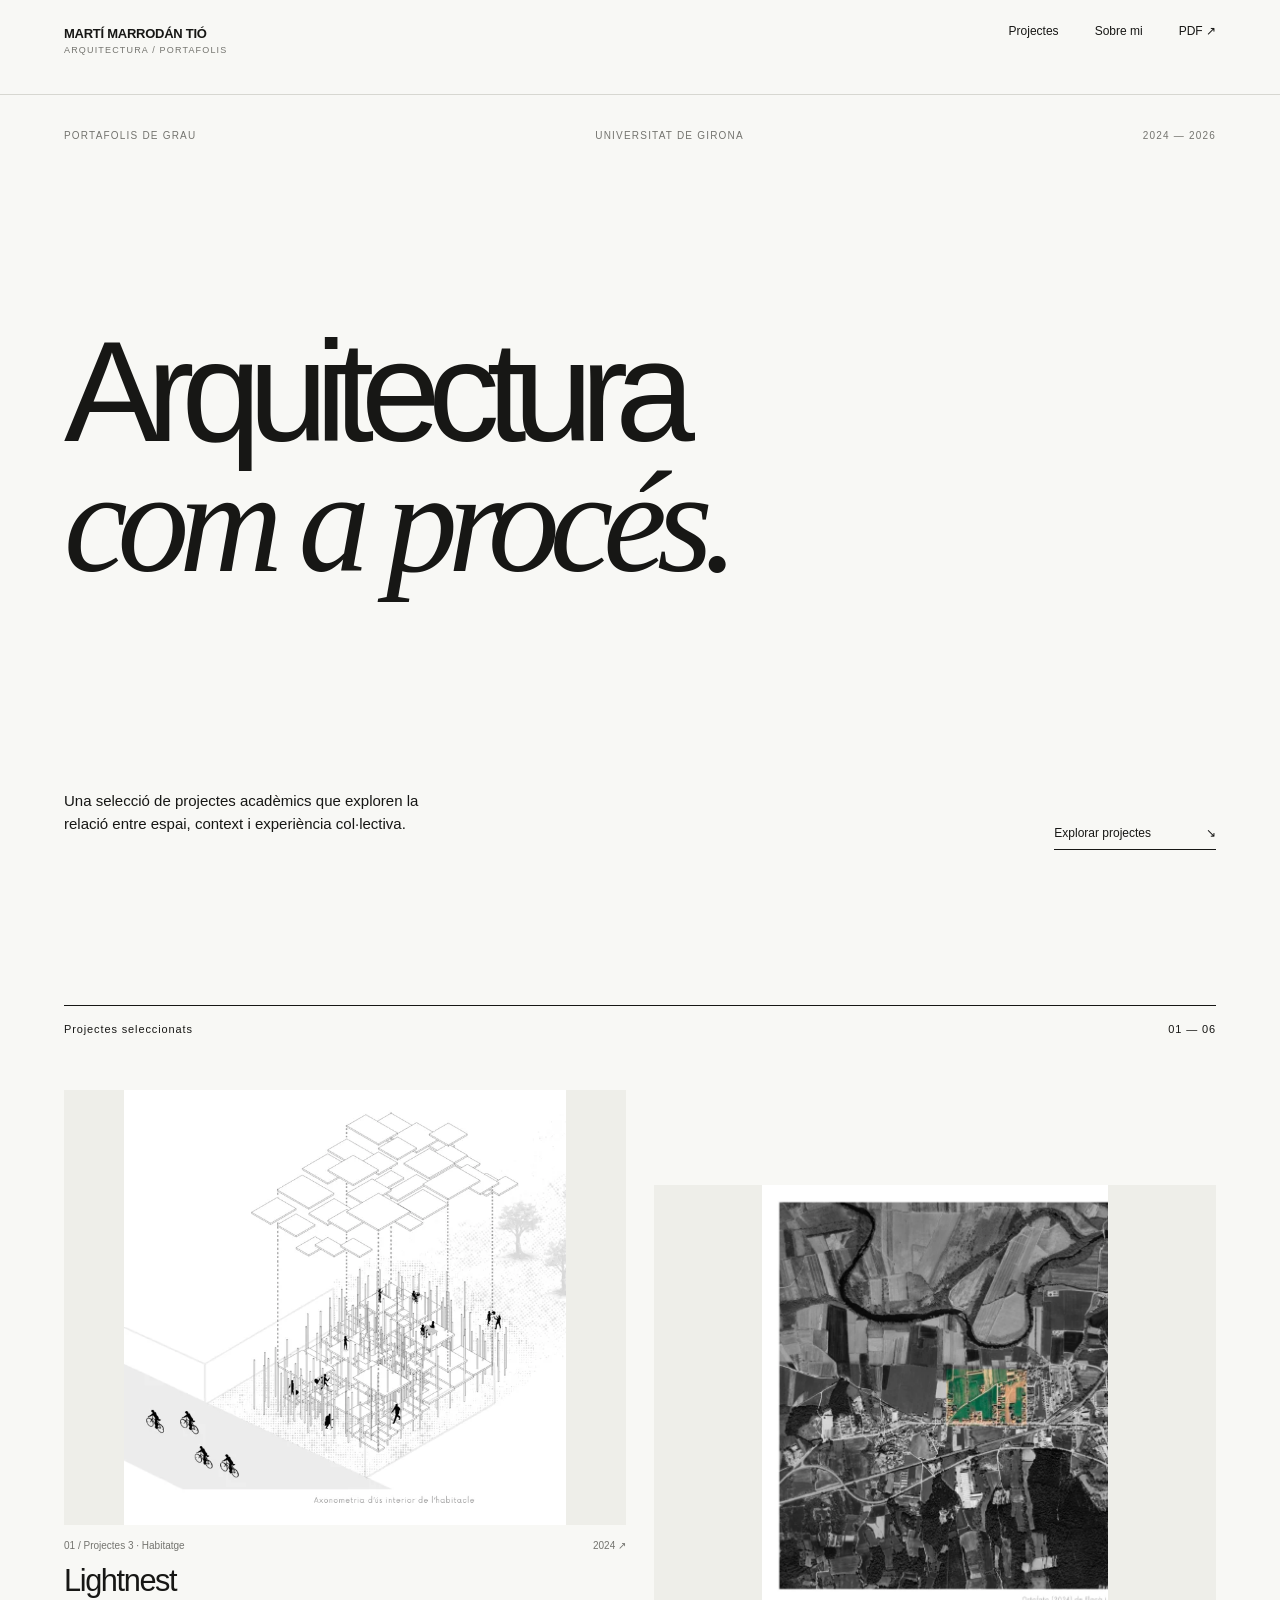
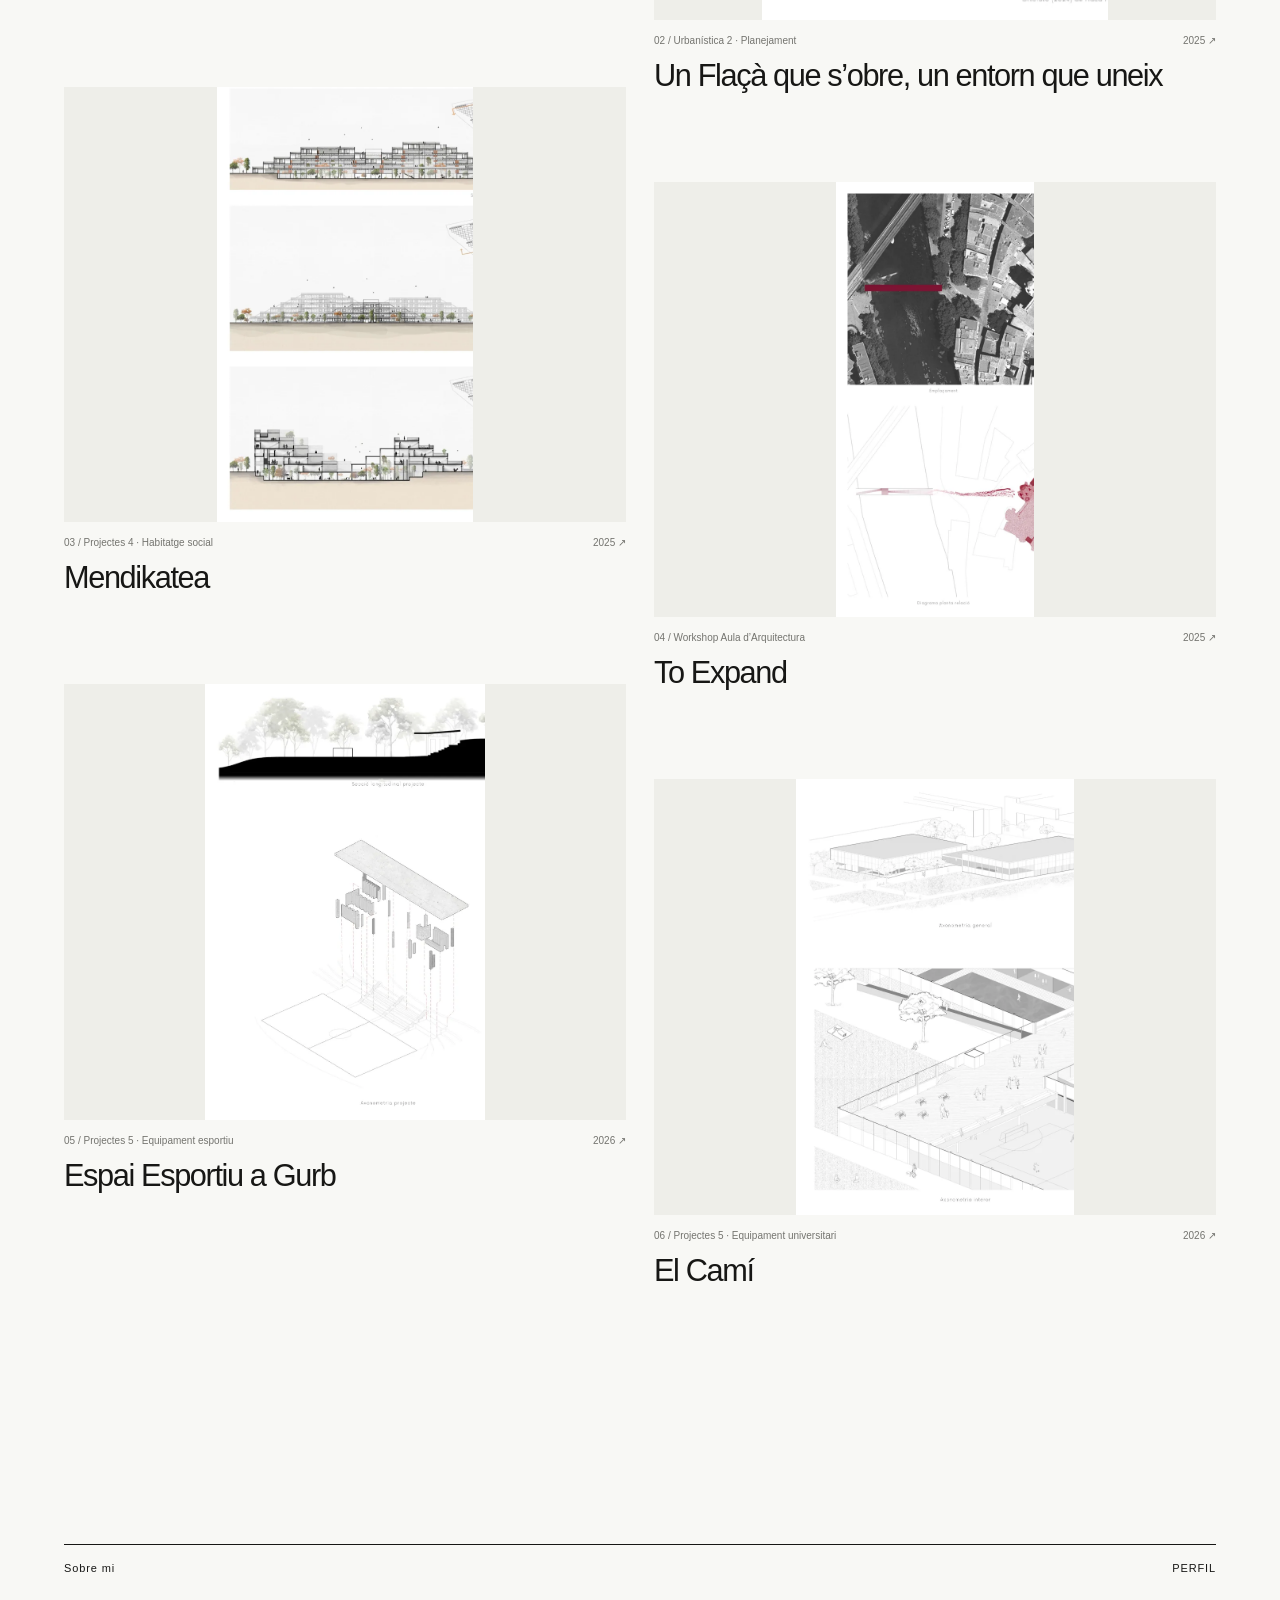
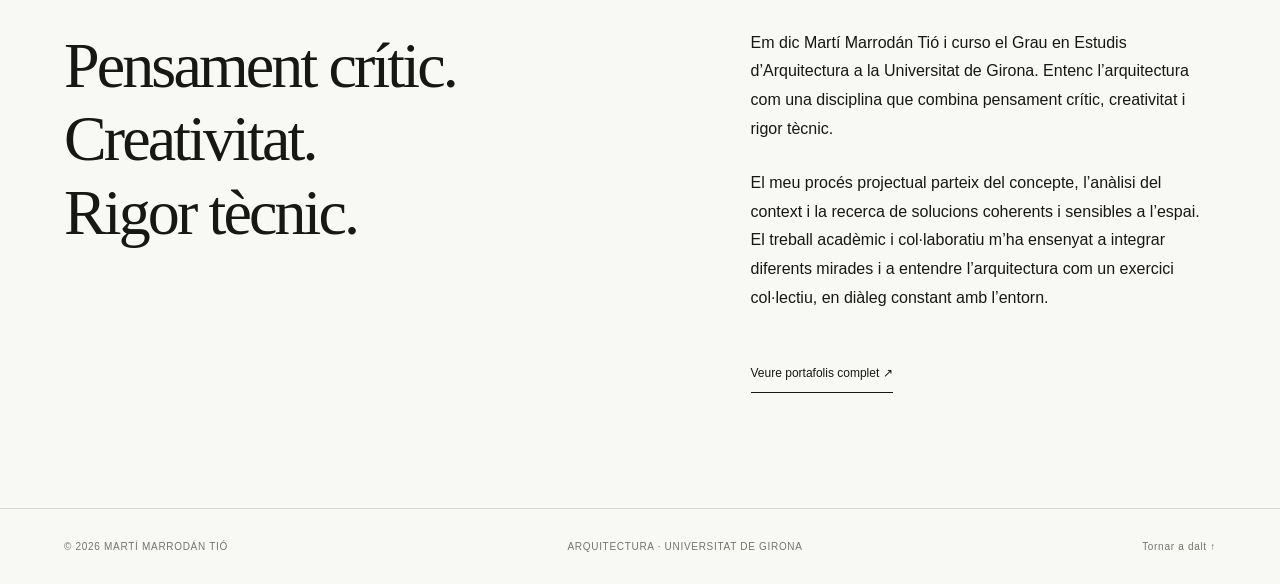
==== index.html @ 1b554414 "Add files via upload" ====
<!doctype html>
<html lang="ca">
<head>
<meta charset="utf-8"><meta name="viewport" content="width=device-width,initial-scale=1">
<meta name="description" content="Portafolis de grau d'arquitectura de Martí Marrodán Tió. Projectes, arquitectura i exploració.">
<title>Martí Marrodán Tió — Arquitectura</title>
<link rel="stylesheet" href="styles.css">
</head>
<body>
<header class="site-header"><a class="wordmark" href="#inici">MARTÍ MARRODÁN TIÓ<span>ARQUITECTURA / PORTAFOLIS</span></a><nav aria-label="Navegació principal"><a href="#projectes">Projectes</a><a href="#sobre-mi">Sobre mi</a><a href="portfolio-original.pdf" target="_blank" rel="noopener">PDF ↗</a></nav><button id="menu" class="menu" aria-label="Obrir menú" aria-expanded="false">Menú +</button></header>
<main id="inici">
<section class="hero"><div class="hero-kicker"><span>PORTAFOLIS DE GRAU</span><span>UNIVERSITAT DE GIRONA</span><span>2024 — 2026</span></div><h1>Arquitectura<br><em>com a procés.</em></h1><div class="hero-bottom"><p>Una selecció de projectes acadèmics que exploren la relació entre espai, context i experiència col·lectiva.</p><a href="#projectes" class="arrow-link">Explorar projectes <span>↘</span></a></div></section>
<section id="projectes" class="projects"><div class="section-title"><h2>Projectes seleccionats</h2><span>01 — 06</span></div><div id="project-grid" class="project-grid"></div></section>
<section id="sobre-mi" class="about"><div class="section-title"><h2>Sobre mi</h2><span>PERFIL</span></div><div class="about-layout"><p class="about-heading">Pensament crític.<br>Creativitat.<br>Rigor tècnic.</p><div class="about-copy"><p>Em dic Martí Marrodán Tió i curso el Grau en Estudis d’Arquitectura a la Universitat de Girona. Entenc l’arquitectura com una disciplina que combina pensament crític, creativitat i rigor tècnic.</p><p>El meu procés projectual parteix del concepte, l’anàlisi del context i la recerca de solucions coherents i sensibles a l’espai. El treball acadèmic i col·laboratiu m’ha ensenyat a integrar diferents mirades i a entendre l’arquitectura com un exercici col·lectiu, en diàleg constant amb l’entorn.</p><a class="text-link" href="portfolio-original.pdf" target="_blank" rel="noopener">Veure portafolis complet ↗</a></div></div></section>
</main>
<footer><span>© <span id="year"></span> MARTÍ MARRODÁN TIÓ</span><span>ARQUITECTURA · UNIVERSITAT DE GIRONA</span><a href="#inici">Tornar a dalt ↑</a></footer>
<dialog id="detail"><div class="detail-shell"><div class="detail-top"><a class="wordmark" href="#inici" id="back-home">MARTÍ MARRODÁN TIÓ<span>PROJECTE / DETALL</span></a><button class="close" id="close" aria-label="Tancar projecte">Tancar ×</button></div><div id="detail-content"></div><div class="detail-bottom"><button id="prev">← Anterior</button><span>PROJECTES / 2024—2026</span><button id="next">Següent →</button></div></div></dialog>
<script src="script.js"></script>
</body></html>
---- styles.css ----
:root{--ink:#171715;--paper:#f8f8f5;--line:#d7d7d1;--muted:#74746f}*{box-sizing:border-box}html{scroll-behavior:smooth}body{margin:0;background:var(--paper);color:var(--ink);font-family:Arial,Helvetica,sans-serif;-webkit-font-smoothing:antialiased}a{color:inherit;text-decoration:none}button{font:inherit;cursor:pointer}img{max-width:100%;display:block}.site-header{height:95px;padding:24px 5vw;display:flex;justify-content:space-between;align-items:flex-start;border-bottom:1px solid var(--line);background:var(--paper);position:sticky;top:0;z-index:20}.wordmark{font-size:13px;font-weight:700;letter-spacing:-.02em;line-height:1.5}.wordmark span{display:block;color:var(--muted);font-size:9px;font-weight:400;letter-spacing:.13em}.site-header nav{display:flex;gap:36px;font-size:12px}.site-header nav a:hover,.text-link:hover{opacity:.5}.menu{display:none}.hero{min-height:calc(100svh - 95px);padding:35px 5vw 50px;display:flex;flex-direction:column;justify-content:space-between}.hero-kicker{display:flex;justify-content:space-between;font-size:10px;letter-spacing:.12em;color:var(--muted)}h1{font-size:clamp(70px,11.2vw,190px);font-weight:400;letter-spacing:-.09em;line-height:.91;margin:100px 0}h1 em{font-family:Georgia,serif;font-weight:400;letter-spacing:-.07em}.hero-bottom{display:flex;justify-content:space-between;align-items:end}.hero-bottom p{max-width:380px;font-size:15px;line-height:1.55}.arrow-link{font-size:12px;border-bottom:1px solid var(--ink);padding-bottom:9px;display:flex;gap:55px}.projects,.about{padding:105px 5vw 115px}.section-title{display:flex;justify-content:space-between;border-top:1px solid var(--ink);padding:17px 0 55px;font-size:11px;letter-spacing:.08em}.section-title h2{font-size:11px;font-weight:400;margin:0}.project-grid{display:grid;grid-template-columns:1fr 1fr;column-gap:28px;row-gap:88px}.project-card{border:0;background:transparent;padding:0;text-align:left;color:inherit;width:100%;cursor:pointer}.project-card:nth-child(even){transform:translateY(95px)}.image-wrap{height:clamp(250px,34vw,510px);background:#eeeee9;display:flex;align-items:center;justify-content:center;overflow:hidden}.image-wrap img{width:100%;height:100%;object-fit:contain;transition:transform .65s ease}.project-card:hover img{transform:scale(1.055)}.card-meta{display:flex;justify-content:space-between;gap:12px;margin-top:15px;font-size:10px;color:var(--muted)}.card-title{font-size:clamp(22px,2.4vw,37px);font-weight:400;letter-spacing:-.045em;margin:12px 0 0}.about{margin-top:130px}.about-layout{display:grid;grid-template-columns:1.2fr 1fr;gap:10vw}.about-heading{font-family:Georgia,serif;font-size:clamp(37px,5vw,80px);line-height:1.15;letter-spacing:-.045em;margin:0}.about-copy{max-width:490px;font-size:16px;line-height:1.8}.about-copy p{margin:0 0 25px}.text-link{display:inline-block;border-bottom:1px solid var(--ink);font-size:12px;margin-top:25px;padding-bottom:8px}footer{border-top:1px solid var(--line);padding:32px 5vw;display:flex;justify-content:space-between;gap:20px;color:var(--muted);font-size:10px;letter-spacing:.07em}dialog{position:fixed;inset:0;width:100%;height:100%;max-width:none;max-height:none;border:0;padding:0;background:var(--paper);color:var(--ink);overflow-y:auto}dialog::backdrop{background:#171715}.detail-shell{padding:0 5vw}.detail-top{height:95px;display:flex;align-items:center;justify-content:space-between;border-bottom:1px solid var(--line)}.close,.detail-bottom button{background:none;border:0;font-size:12px}.detail-intro{padding:85px 0 65px}.detail-index{font-size:11px;color:var(--muted);letter-spacing:.1em}.detail-intro h2{font-size:clamp(52px,8vw,130px);line-height:1;letter-spacing:-.075em;font-weight:400;margin:25px 0 35px;max-width:1200px}.detail-info{display:flex;gap:55px;font-size:12px;color:var(--muted);flex-wrap:wrap}.detail-description{display:grid;grid-template-columns:1fr 1fr;gap:8vw;margin:55px 0 90px}.detail-description p{grid-column:2;max-width:620px;font-size:17px;line-height:1.75;margin:0;white-space:pre-line}.detail-gallery{display:grid;grid-template-columns:1fr 1fr;gap:24px}.detail-gallery figure{margin:0;background:#eeeee9;padding:28px;display:flex;align-items:center;justify-content:center;min-height:350px}.detail-gallery figure:first-child{grid-column:span 2;min-height:550px}.detail-gallery img{width:100%;height:auto;max-height:780px;object-fit:contain}.detail-bottom{display:flex;justify-content:space-between;align-items:center;border-top:1px solid var(--line);padding:35px 0;margin-top:90px;font-size:10px;color:var(--muted)}body.modal-open{overflow:hidden}@media(max-width:700px){.site-header{height:76px}.site-header nav{display:none;position:absolute;top:75px;left:0;right:0;background:var(--paper);padding:25px 5vw;border-bottom:1px solid var(--line);flex-direction:column;gap:22px}.site-header nav.open{display:flex}.menu{display:block;border:0;background:none;font-size:12px}.hero{min-height:75svh}.hero-kicker span:nth-child(2){display:none}h1{font-size:clamp(58px,13vw,95px);margin:65px 0}.hero-bottom{align-items:start;flex-direction:column;gap:35px}.projects,.about{padding:70px 5vw}.project-grid{grid-template-columns:1fr;row-gap:50px}.project-card:nth-child(even){transform:none}.image-wrap{height:330px}.about{margin-top:0}.about-layout{grid-template-columns:1fr;gap:35px}.about-copy{font-size:15px}footer{flex-wrap:wrap}.detail-intro{padding:55px 0 30px}.detail-description{grid-template-columns:1fr;margin:35px 0 50px}.detail-description p{grid-column:1;font-size:15px}.detail-gallery{grid-template-columns:1fr}.detail-gallery figure,.detail-gallery figure:first-child{grid-column:1;min-height:240px;padding:12px}.detail-bottom span{display:none}}
@media(prefers-reduced-motion:reduce){html{scroll-behavior:auto}*,*:before,*:after{transition:none!important}}
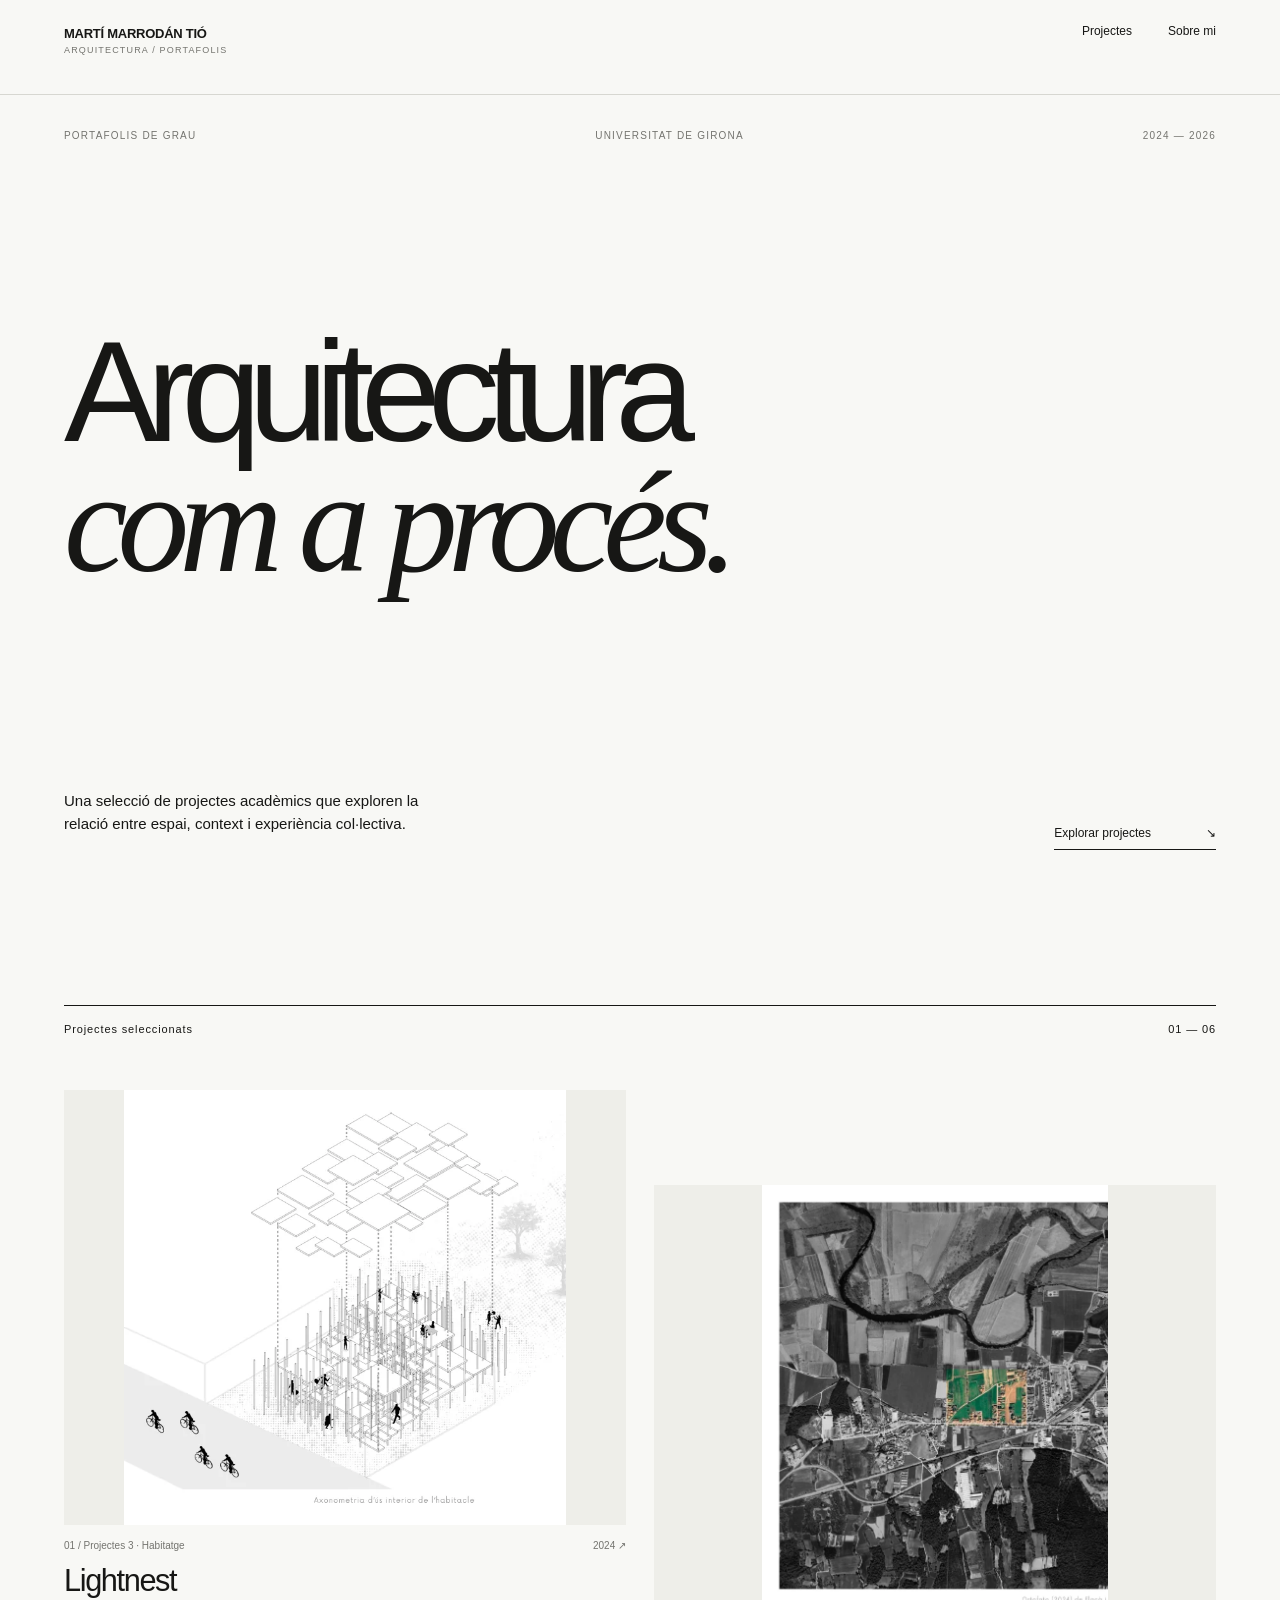
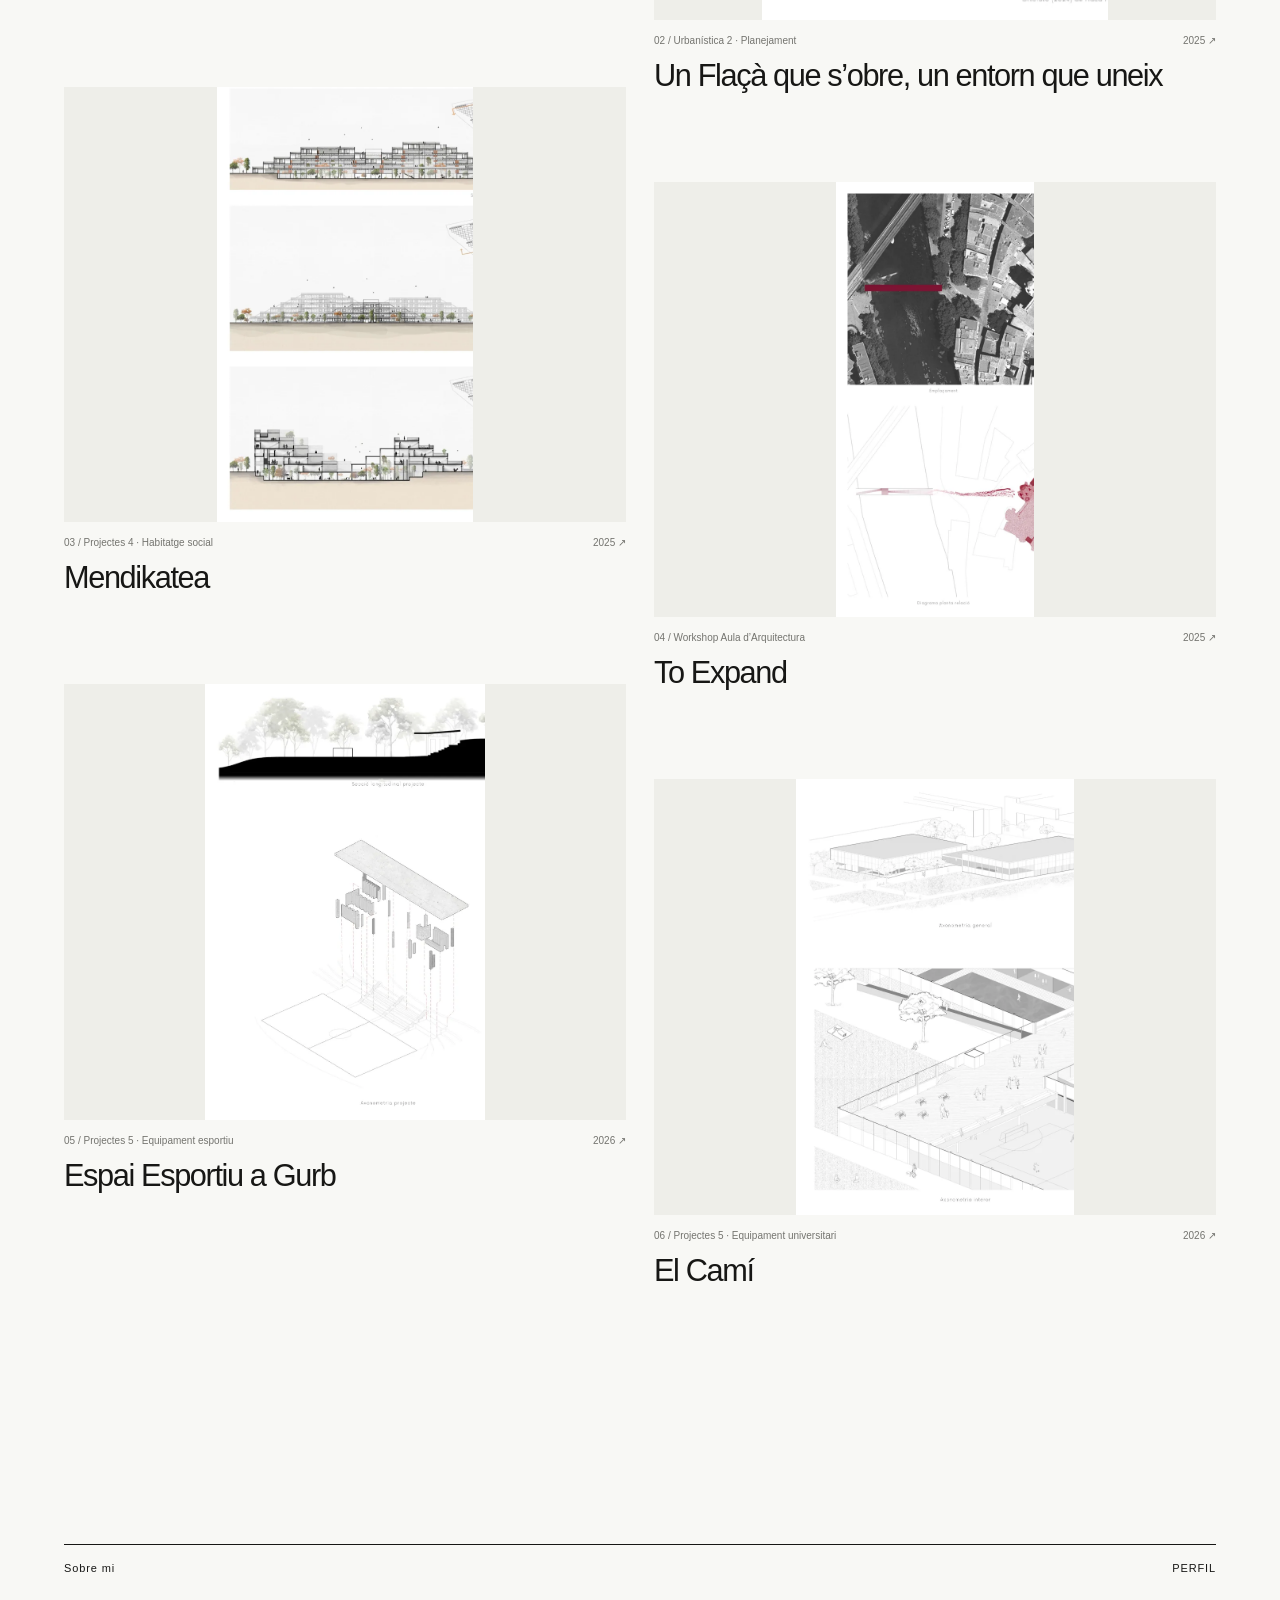
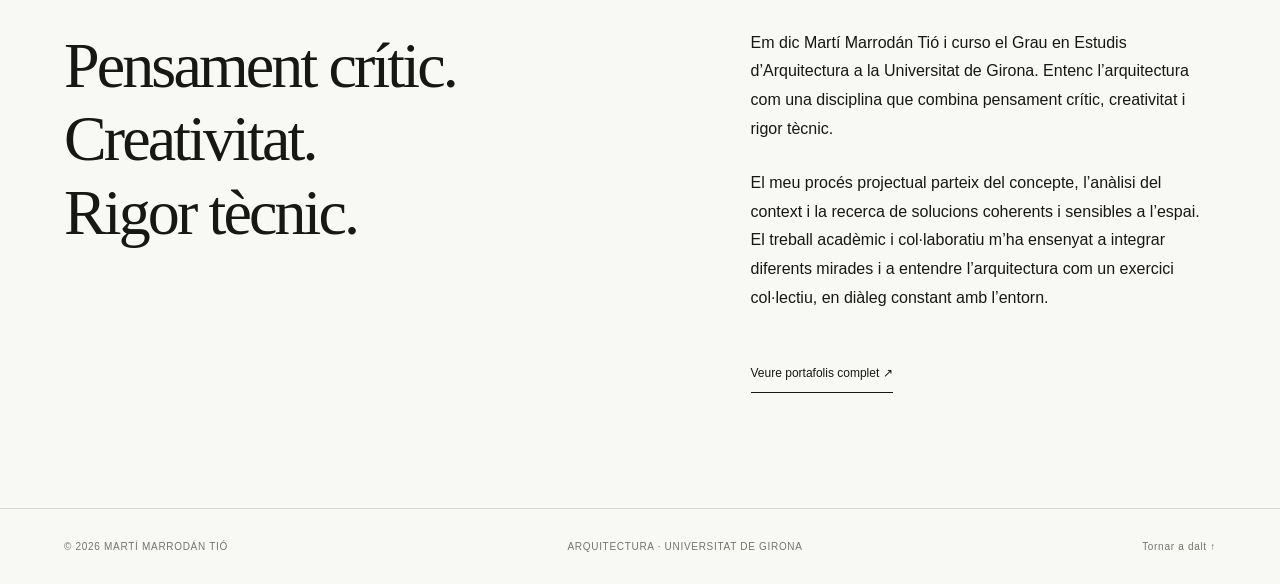
==== commit 7dd2afa9: "Update index.html" ====
--- a/index.html
+++ b/index.html
@@ -7,7 +7,7 @@
 <link rel="stylesheet" href="styles.css">
 </head>
 <body>
-<header class="site-header"><a class="wordmark" href="#inici">MARTÍ MARRODÁN TIÓ<span>ARQUITECTURA / PORTAFOLIS</span></a><nav aria-label="Navegació principal"><a href="#projectes">Projectes</a><a href="#sobre-mi">Sobre mi</a><a href="portfolio-original.pdf" target="_blank" rel="noopener">PDF ↗</a></nav><button id="menu" class="menu" aria-label="Obrir menú" aria-expanded="false">Menú +</button></header>
+<header class="site-header"><a class="wordmark" href="#inici">MARTÍ MARRODÁN TIÓ<span>ARQUITECTURA / PORTAFOLIS</span></a><nav aria-label="Navegació principal"><a href="#projectes">Projectes</a><a href="#sobre-mi">Sobre mi</a></nav><button id="menu" class="menu" aria-label="Obrir menú" aria-expanded="false">Menú +</button></header>
 <main id="inici">
 <section class="hero"><div class="hero-kicker"><span>PORTAFOLIS DE GRAU</span><span>UNIVERSITAT DE GIRONA</span><span>2024 — 2026</span></div><h1>Arquitectura<br><em>com a procés.</em></h1><div class="hero-bottom"><p>Una selecció de projectes acadèmics que exploren la relació entre espai, context i experiència col·lectiva.</p><a href="#projectes" class="arrow-link">Explorar projectes <span>↘</span></a></div></section>
 <section id="projectes" class="projects"><div class="section-title"><h2>Projectes seleccionats</h2><span>01 — 06</span></div><div id="project-grid" class="project-grid"></div></section>
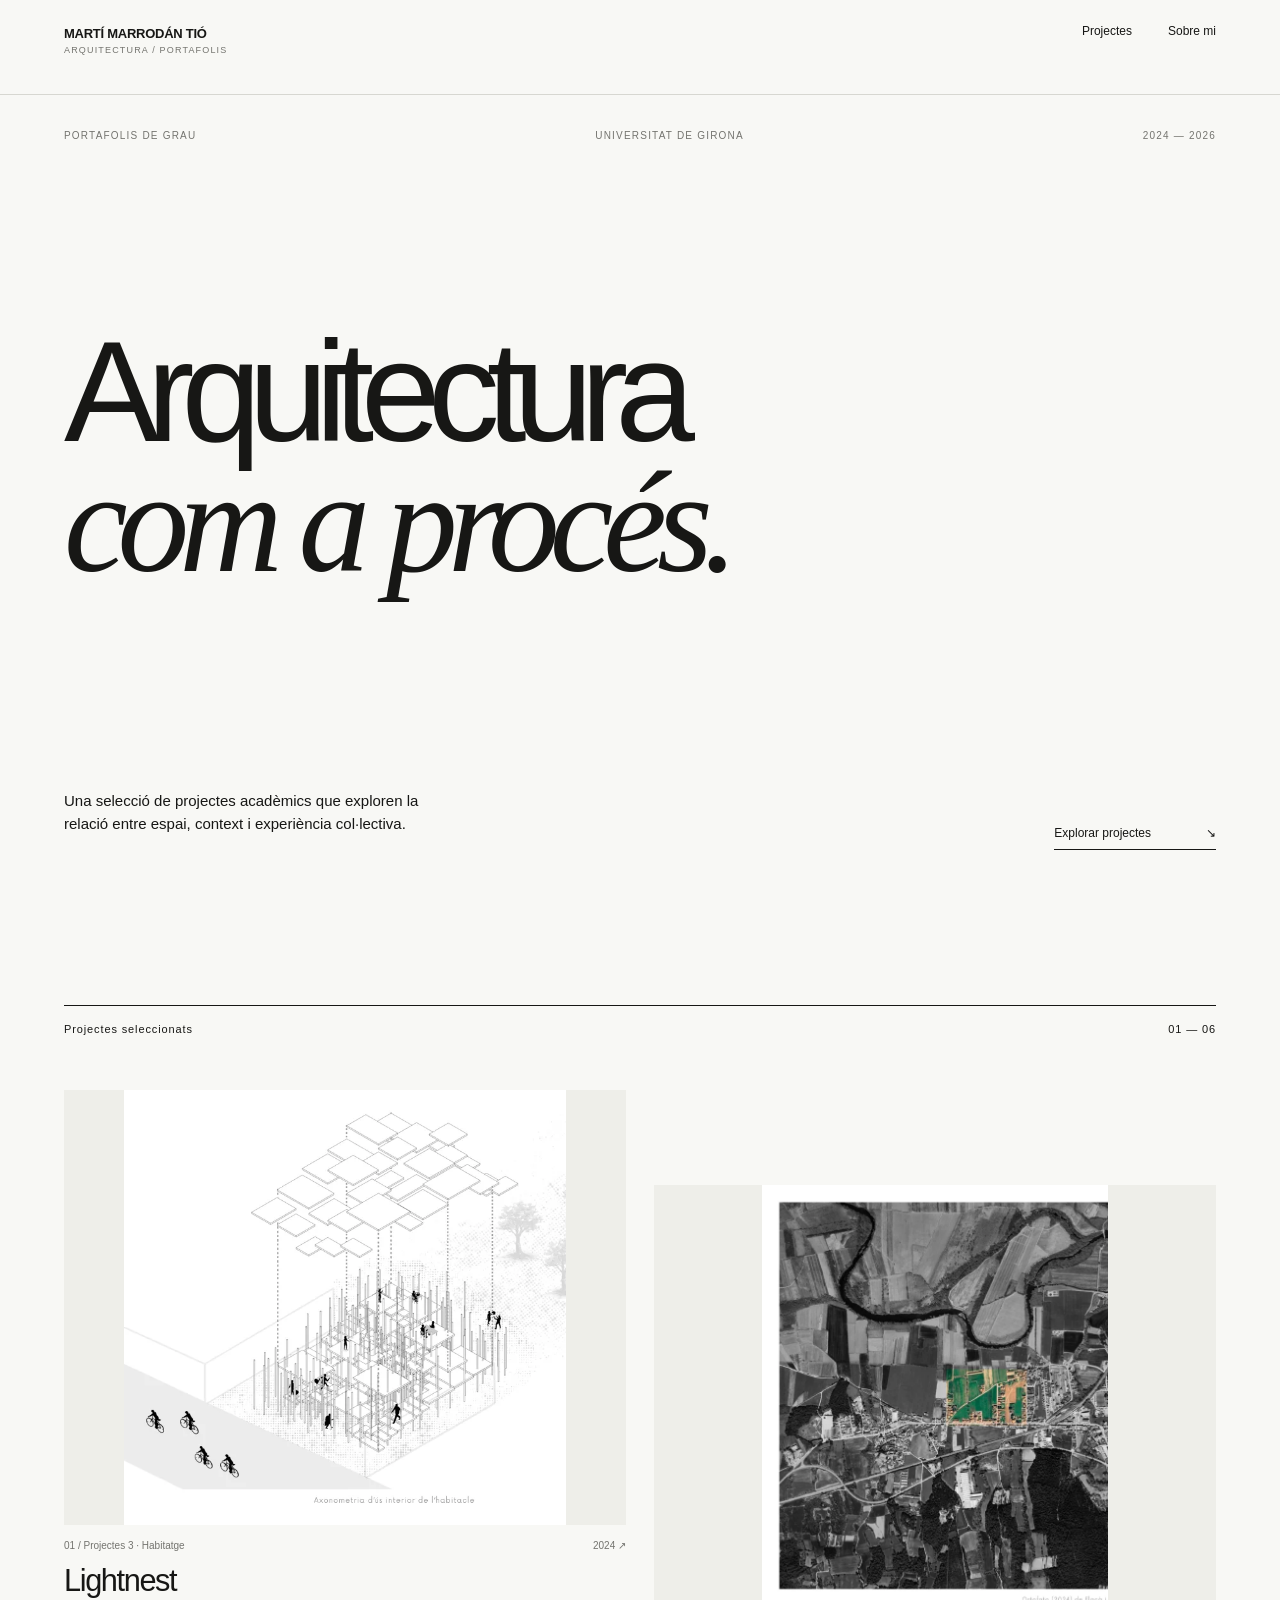
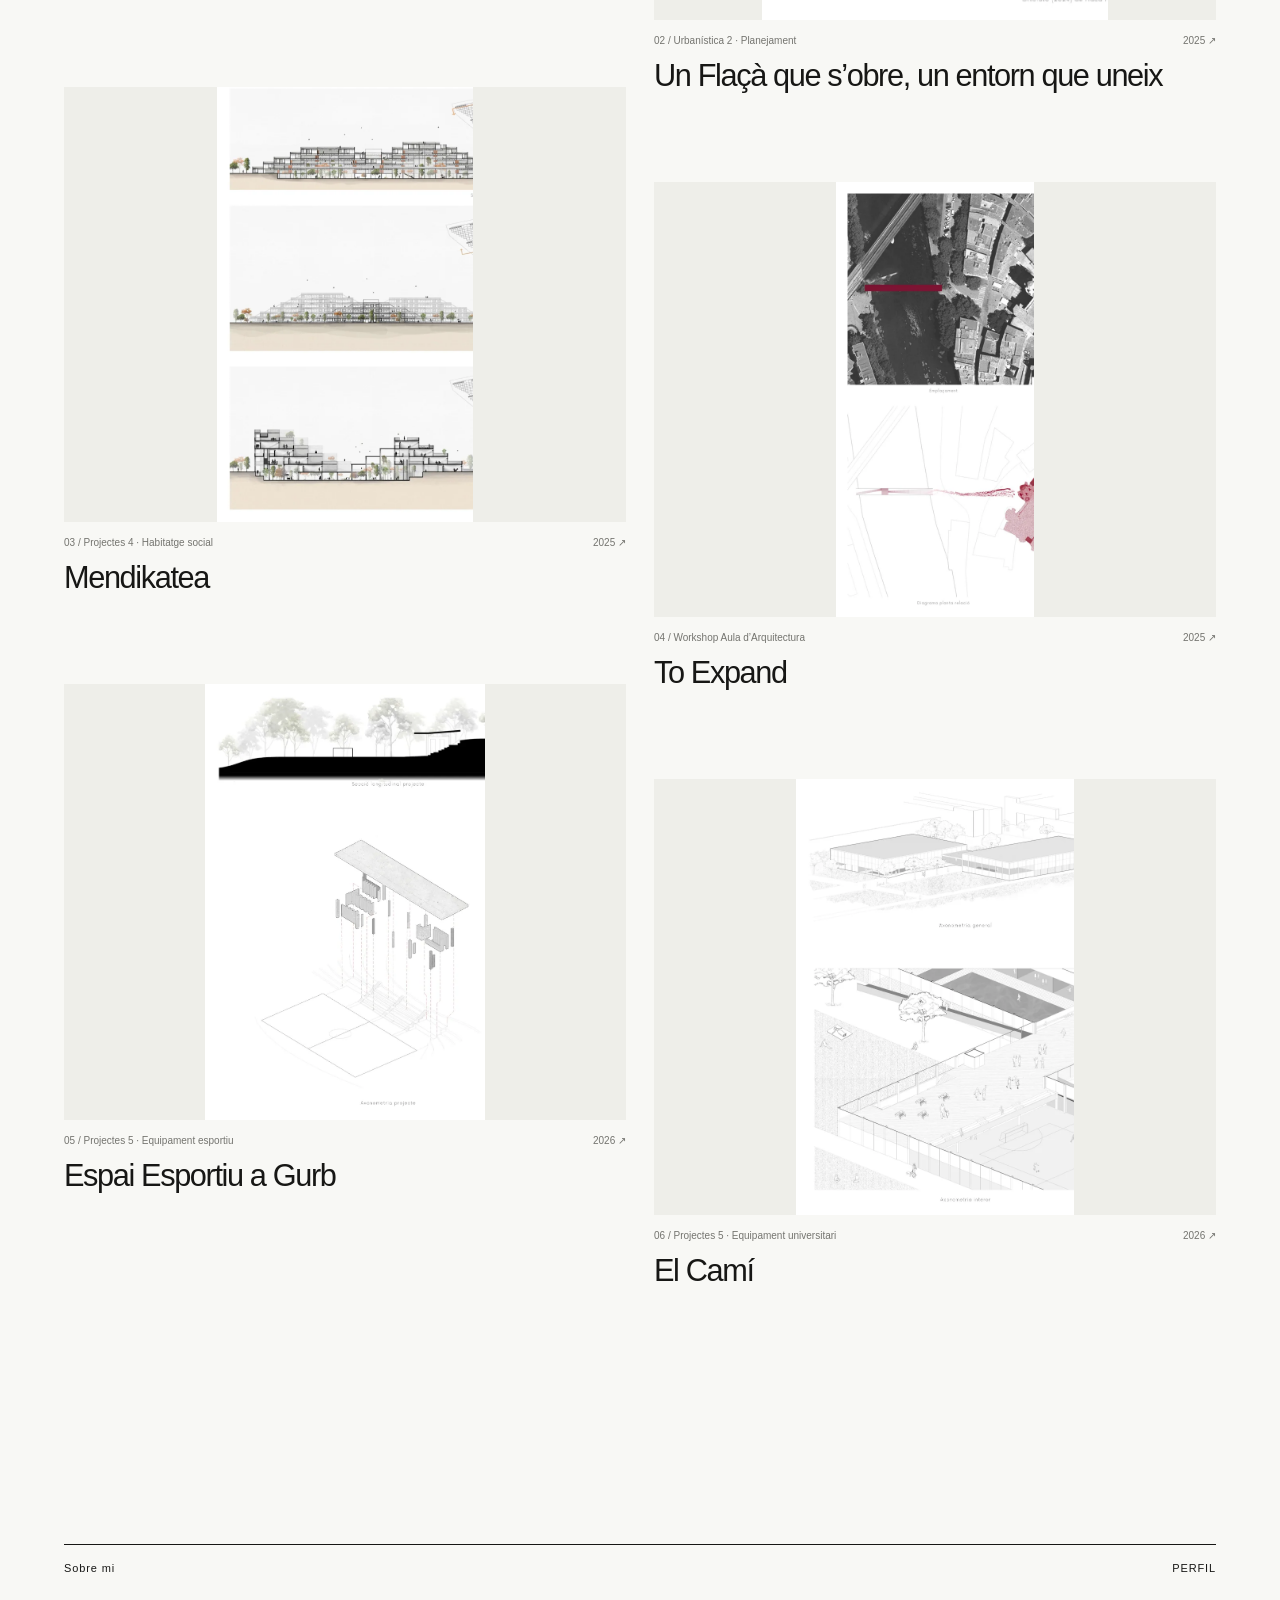
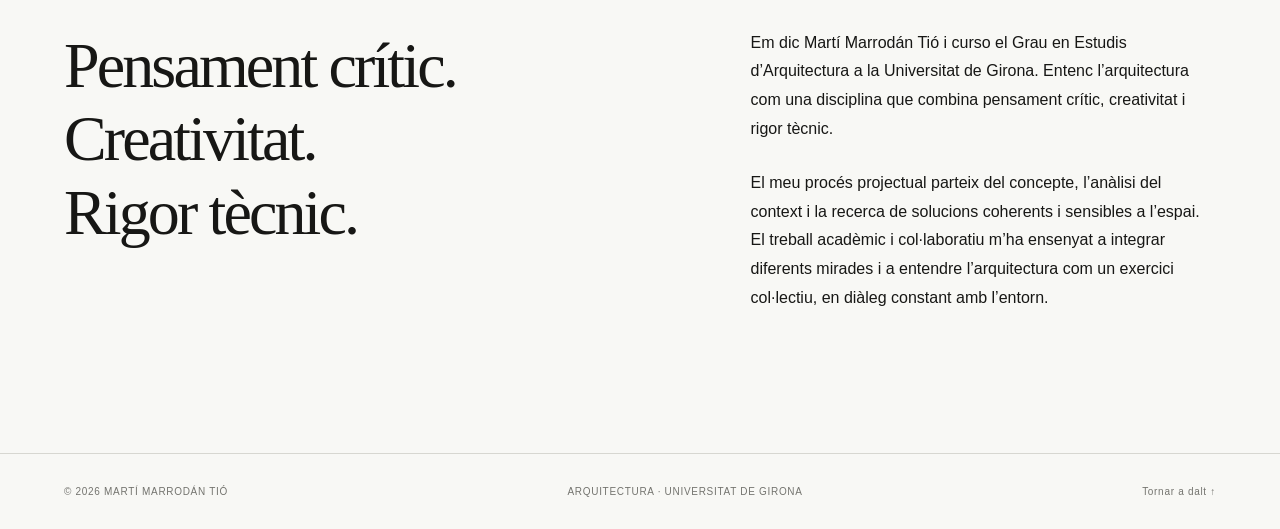
==== commit 5399c5db: "Update index.html" ====
--- a/index.html
+++ b/index.html
@@ -11,7 +11,7 @@
 <main id="inici">
 <section class="hero"><div class="hero-kicker"><span>PORTAFOLIS DE GRAU</span><span>UNIVERSITAT DE GIRONA</span><span>2024 — 2026</span></div><h1>Arquitectura<br><em>com a procés.</em></h1><div class="hero-bottom"><p>Una selecció de projectes acadèmics que exploren la relació entre espai, context i experiència col·lectiva.</p><a href="#projectes" class="arrow-link">Explorar projectes <span>↘</span></a></div></section>
 <section id="projectes" class="projects"><div class="section-title"><h2>Projectes seleccionats</h2><span>01 — 06</span></div><div id="project-grid" class="project-grid"></div></section>
-<section id="sobre-mi" class="about"><div class="section-title"><h2>Sobre mi</h2><span>PERFIL</span></div><div class="about-layout"><p class="about-heading">Pensament crític.<br>Creativitat.<br>Rigor tècnic.</p><div class="about-copy"><p>Em dic Martí Marrodán Tió i curso el Grau en Estudis d’Arquitectura a la Universitat de Girona. Entenc l’arquitectura com una disciplina que combina pensament crític, creativitat i rigor tècnic.</p><p>El meu procés projectual parteix del concepte, l’anàlisi del context i la recerca de solucions coherents i sensibles a l’espai. El treball acadèmic i col·laboratiu m’ha ensenyat a integrar diferents mirades i a entendre l’arquitectura com un exercici col·lectiu, en diàleg constant amb l’entorn.</p><a class="text-link" href="portfolio-original.pdf" target="_blank" rel="noopener">Veure portafolis complet ↗</a></div></div></section>
+<section id="sobre-mi" class="about"><div class="section-title"><h2>Sobre mi</h2><span>PERFIL</span></div><div class="about-layout"><p class="about-heading">Pensament crític.<br>Creativitat.<br>Rigor tècnic.</p><div class="about-copy"><p>Em dic Martí Marrodán Tió i curso el Grau en Estudis d’Arquitectura a la Universitat de Girona. Entenc l’arquitectura com una disciplina que combina pensament crític, creativitat i rigor tècnic.</p><p>El meu procés projectual parteix del concepte, l’anàlisi del context i la recerca de solucions coherents i sensibles a l’espai. El treball acadèmic i col·laboratiu m’ha ensenyat a integrar diferents mirades i a entendre l’arquitectura com un exercici col·lectiu, en diàleg constant amb l’entorn.</p></div></div></section>
 </main>
 <footer><span>© <span id="year"></span> MARTÍ MARRODÁN TIÓ</span><span>ARQUITECTURA · UNIVERSITAT DE GIRONA</span><a href="#inici">Tornar a dalt ↑</a></footer>
 <dialog id="detail"><div class="detail-shell"><div class="detail-top"><a class="wordmark" href="#inici" id="back-home">MARTÍ MARRODÁN TIÓ<span>PROJECTE / DETALL</span></a><button class="close" id="close" aria-label="Tancar projecte">Tancar ×</button></div><div id="detail-content"></div><div class="detail-bottom"><button id="prev">← Anterior</button><span>PROJECTES / 2024—2026</span><button id="next">Següent →</button></div></div></dialog>
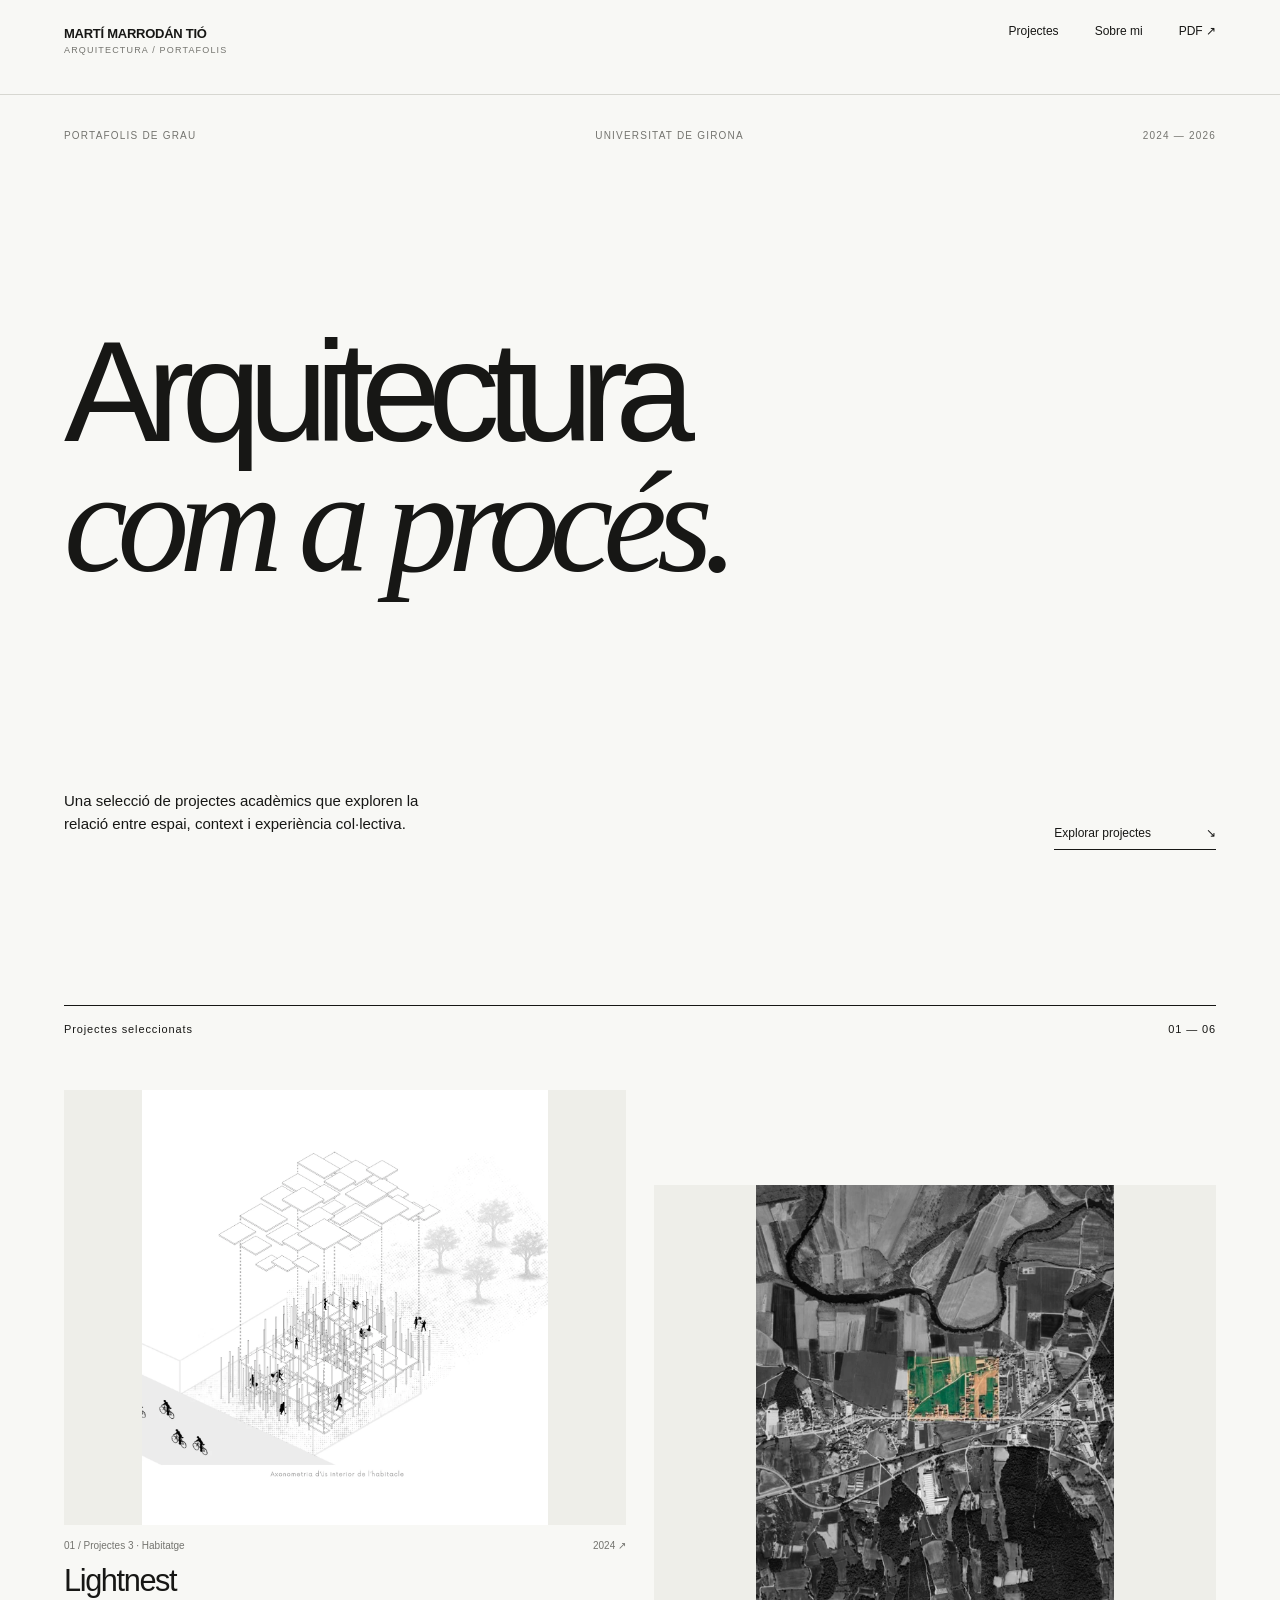
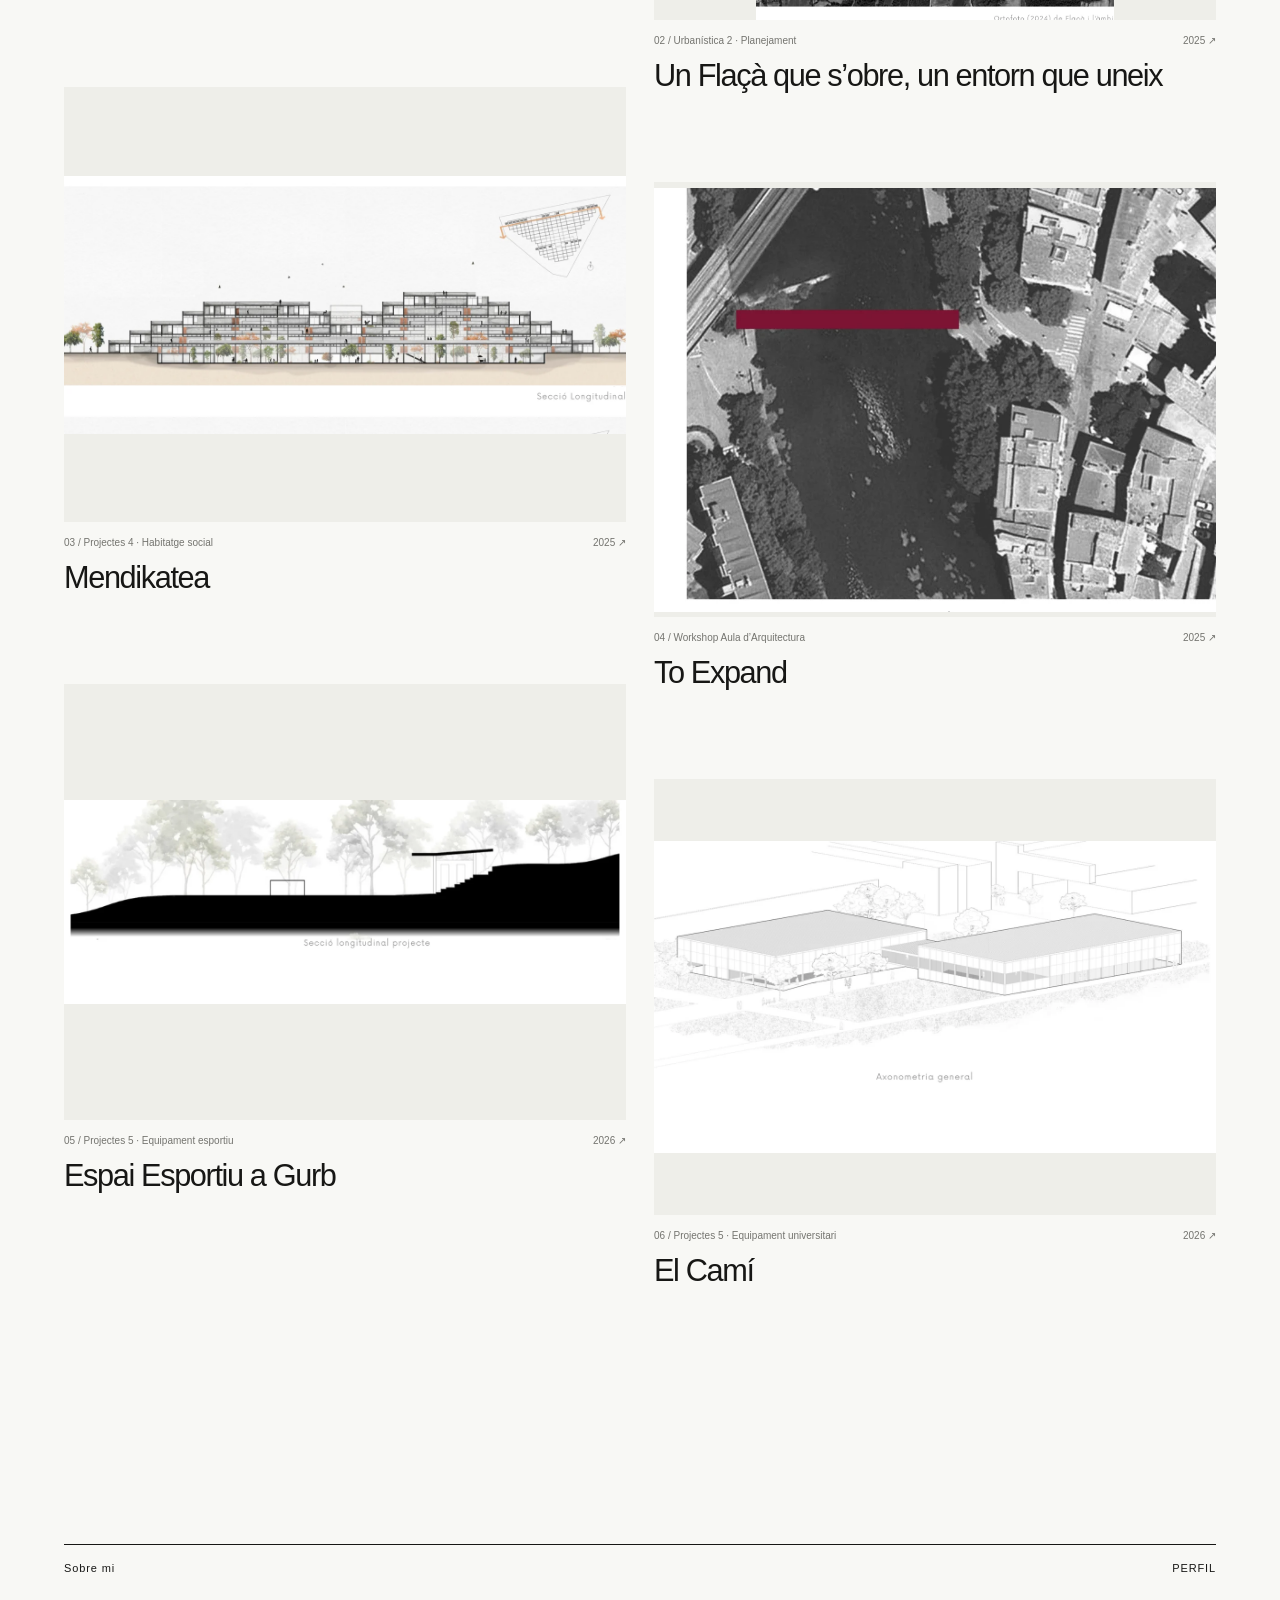
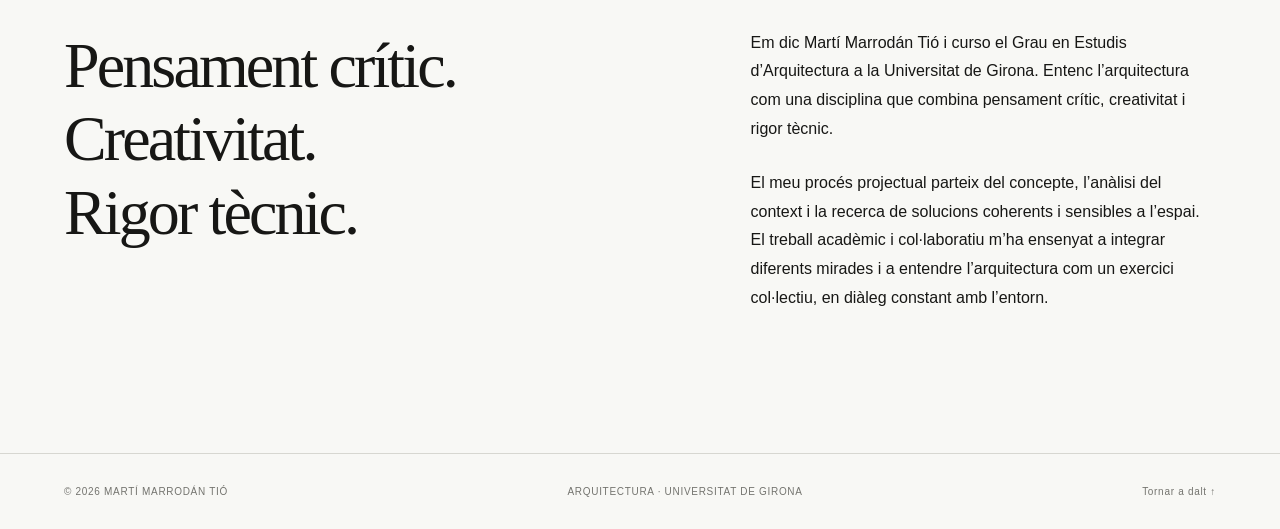
==== commit cddd0519: "Add files via upload" ====
--- a/index.html
+++ b/index.html
@@ -7,7 +7,7 @@
 <link rel="stylesheet" href="styles.css">
 </head>
 <body>
-<header class="site-header"><a class="wordmark" href="#inici">MARTÍ MARRODÁN TIÓ<span>ARQUITECTURA / PORTAFOLIS</span></a><nav aria-label="Navegació principal"><a href="#projectes">Projectes</a><a href="#sobre-mi">Sobre mi</a></nav><button id="menu" class="menu" aria-label="Obrir menú" aria-expanded="false">Menú +</button></header>
+<header class="site-header"><a class="wordmark" href="#inici">MARTÍ MARRODÁN TIÓ<span>ARQUITECTURA / PORTAFOLIS</span></a><nav aria-label="Navegació principal"><a href="#projectes">Projectes</a><a href="#sobre-mi">Sobre mi</a><a href="portfolio-original.pdf" target="_blank" rel="noopener">PDF ↗</a></nav><button id="menu" class="menu" aria-label="Obrir menú" aria-expanded="false">Menú +</button></header>
 <main id="inici">
 <section class="hero"><div class="hero-kicker"><span>PORTAFOLIS DE GRAU</span><span>UNIVERSITAT DE GIRONA</span><span>2024 — 2026</span></div><h1>Arquitectura<br><em>com a procés.</em></h1><div class="hero-bottom"><p>Una selecció de projectes acadèmics que exploren la relació entre espai, context i experiència col·lectiva.</p><a href="#projectes" class="arrow-link">Explorar projectes <span>↘</span></a></div></section>
 <section id="projectes" class="projects"><div class="section-title"><h2>Projectes seleccionats</h2><span>01 — 06</span></div><div id="project-grid" class="project-grid"></div></section>
--- a/styles.css
+++ b/styles.css
@@ -1,2 +1,2 @@
-:root{--ink:#171715;--paper:#f8f8f5;--line:#d7d7d1;--muted:#74746f}*{box-sizing:border-box}html{scroll-behavior:smooth}body{margin:0;background:var(--paper);color:var(--ink);font-family:Arial,Helvetica,sans-serif;-webkit-font-smoothing:antialiased}a{color:inherit;text-decoration:none}button{font:inherit;cursor:pointer}img{max-width:100%;display:block}.site-header{height:95px;padding:24px 5vw;display:flex;justify-content:space-between;align-items:flex-start;border-bottom:1px solid var(--line);background:var(--paper);position:sticky;top:0;z-index:20}.wordmark{font-size:13px;font-weight:700;letter-spacing:-.02em;line-height:1.5}.wordmark span{display:block;color:var(--muted);font-size:9px;font-weight:400;letter-spacing:.13em}.site-header nav{display:flex;gap:36px;font-size:12px}.site-header nav a:hover,.text-link:hover{opacity:.5}.menu{display:none}.hero{min-height:calc(100svh - 95px);padding:35px 5vw 50px;display:flex;flex-direction:column;justify-content:space-between}.hero-kicker{display:flex;justify-content:space-between;font-size:10px;letter-spacing:.12em;color:var(--muted)}h1{font-size:clamp(70px,11.2vw,190px);font-weight:400;letter-spacing:-.09em;line-height:.91;margin:100px 0}h1 em{font-family:Georgia,serif;font-weight:400;letter-spacing:-.07em}.hero-bottom{display:flex;justify-content:space-between;align-items:end}.hero-bottom p{max-width:380px;font-size:15px;line-height:1.55}.arrow-link{font-size:12px;border-bottom:1px solid var(--ink);padding-bottom:9px;display:flex;gap:55px}.projects,.about{padding:105px 5vw 115px}.section-title{display:flex;justify-content:space-between;border-top:1px solid var(--ink);padding:17px 0 55px;font-size:11px;letter-spacing:.08em}.section-title h2{font-size:11px;font-weight:400;margin:0}.project-grid{display:grid;grid-template-columns:1fr 1fr;column-gap:28px;row-gap:88px}.project-card{border:0;background:transparent;padding:0;text-align:left;color:inherit;width:100%;cursor:pointer}.project-card:nth-child(even){transform:translateY(95px)}.image-wrap{height:clamp(250px,34vw,510px);background:#eeeee9;display:flex;align-items:center;justify-content:center;overflow:hidden}.image-wrap img{width:100%;height:100%;object-fit:contain;transition:transform .65s ease}.project-card:hover img{transform:scale(1.055)}.card-meta{display:flex;justify-content:space-between;gap:12px;margin-top:15px;font-size:10px;color:var(--muted)}.card-title{font-size:clamp(22px,2.4vw,37px);font-weight:400;letter-spacing:-.045em;margin:12px 0 0}.about{margin-top:130px}.about-layout{display:grid;grid-template-columns:1.2fr 1fr;gap:10vw}.about-heading{font-family:Georgia,serif;font-size:clamp(37px,5vw,80px);line-height:1.15;letter-spacing:-.045em;margin:0}.about-copy{max-width:490px;font-size:16px;line-height:1.8}.about-copy p{margin:0 0 25px}.text-link{display:inline-block;border-bottom:1px solid var(--ink);font-size:12px;margin-top:25px;padding-bottom:8px}footer{border-top:1px solid var(--line);padding:32px 5vw;display:flex;justify-content:space-between;gap:20px;color:var(--muted);font-size:10px;letter-spacing:.07em}dialog{position:fixed;inset:0;width:100%;height:100%;max-width:none;max-height:none;border:0;padding:0;background:var(--paper);color:var(--ink);overflow-y:auto}dialog::backdrop{background:#171715}.detail-shell{padding:0 5vw}.detail-top{height:95px;display:flex;align-items:center;justify-content:space-between;border-bottom:1px solid var(--line)}.close,.detail-bottom button{background:none;border:0;font-size:12px}.detail-intro{padding:85px 0 65px}.detail-index{font-size:11px;color:var(--muted);letter-spacing:.1em}.detail-intro h2{font-size:clamp(52px,8vw,130px);line-height:1;letter-spacing:-.075em;font-weight:400;margin:25px 0 35px;max-width:1200px}.detail-info{display:flex;gap:55px;font-size:12px;color:var(--muted);flex-wrap:wrap}.detail-description{display:grid;grid-template-columns:1fr 1fr;gap:8vw;margin:55px 0 90px}.detail-description p{grid-column:2;max-width:620px;font-size:17px;line-height:1.75;margin:0;white-space:pre-line}.detail-gallery{display:grid;grid-template-columns:1fr 1fr;gap:24px}.detail-gallery figure{margin:0;background:#eeeee9;padding:28px;display:flex;align-items:center;justify-content:center;min-height:350px}.detail-gallery figure:first-child{grid-column:span 2;min-height:550px}.detail-gallery img{width:100%;height:auto;max-height:780px;object-fit:contain}.detail-bottom{display:flex;justify-content:space-between;align-items:center;border-top:1px solid var(--line);padding:35px 0;margin-top:90px;font-size:10px;color:var(--muted)}body.modal-open{overflow:hidden}@media(max-width:700px){.site-header{height:76px}.site-header nav{display:none;position:absolute;top:75px;left:0;right:0;background:var(--paper);padding:25px 5vw;border-bottom:1px solid var(--line);flex-direction:column;gap:22px}.site-header nav.open{display:flex}.menu{display:block;border:0;background:none;font-size:12px}.hero{min-height:75svh}.hero-kicker span:nth-child(2){display:none}h1{font-size:clamp(58px,13vw,95px);margin:65px 0}.hero-bottom{align-items:start;flex-direction:column;gap:35px}.projects,.about{padding:70px 5vw}.project-grid{grid-template-columns:1fr;row-gap:50px}.project-card:nth-child(even){transform:none}.image-wrap{height:330px}.about{margin-top:0}.about-layout{grid-template-columns:1fr;gap:35px}.about-copy{font-size:15px}footer{flex-wrap:wrap}.detail-intro{padding:55px 0 30px}.detail-description{grid-template-columns:1fr;margin:35px 0 50px}.detail-description p{grid-column:1;font-size:15px}.detail-gallery{grid-template-columns:1fr}.detail-gallery figure,.detail-gallery figure:first-child{grid-column:1;min-height:240px;padding:12px}.detail-bottom span{display:none}}
+:root{--ink:#171715;--paper:#f8f8f5;--line:#d7d7d1;--muted:#74746f}*{box-sizing:border-box}html{scroll-behavior:smooth}body{margin:0;background:var(--paper);color:var(--ink);font-family:Arial,Helvetica,sans-serif;-webkit-font-smoothing:antialiased}a{color:inherit;text-decoration:none}button{font:inherit;cursor:pointer}img{max-width:100%;display:block}.site-header{height:95px;padding:24px 5vw;display:flex;justify-content:space-between;align-items:flex-start;border-bottom:1px solid var(--line);background:var(--paper);position:sticky;top:0;z-index:20}.wordmark{font-size:13px;font-weight:700;letter-spacing:-.02em;line-height:1.5}.wordmark span{display:block;color:var(--muted);font-size:9px;font-weight:400;letter-spacing:.13em}.site-header nav{display:flex;gap:36px;font-size:12px}.site-header nav a:hover,.text-link:hover{opacity:.5}.menu{display:none}.hero{min-height:calc(100svh - 95px);padding:35px 5vw 50px;display:flex;flex-direction:column;justify-content:space-between}.hero-kicker{display:flex;justify-content:space-between;font-size:10px;letter-spacing:.12em;color:var(--muted)}h1{font-size:clamp(70px,11.2vw,190px);font-weight:400;letter-spacing:-.09em;line-height:.91;margin:100px 0}h1 em{font-family:Georgia,serif;font-weight:400;letter-spacing:-.07em}.hero-bottom{display:flex;justify-content:space-between;align-items:end}.hero-bottom p{max-width:380px;font-size:15px;line-height:1.55}.arrow-link{font-size:12px;border-bottom:1px solid var(--ink);padding-bottom:9px;display:flex;gap:55px}.projects,.about{padding:105px 5vw 115px}.section-title{display:flex;justify-content:space-between;border-top:1px solid var(--ink);padding:17px 0 55px;font-size:11px;letter-spacing:.08em}.section-title h2{font-size:11px;font-weight:400;margin:0}.project-grid{display:grid;grid-template-columns:1fr 1fr;column-gap:28px;row-gap:88px}.project-card{border:0;background:transparent;padding:0;text-align:left;color:inherit;width:100%;cursor:pointer}.project-card:nth-child(even){transform:translateY(95px)}.image-wrap{height:clamp(250px,34vw,510px);background:#eeeee9;display:flex;align-items:center;justify-content:center;overflow:hidden}.image-wrap img{width:100%;height:100%;object-fit:contain;object-position:center;transition:none}.project-card:hover img{transform:none}.card-meta{display:flex;justify-content:space-between;gap:12px;margin-top:15px;font-size:10px;color:var(--muted)}.card-title{font-size:clamp(22px,2.4vw,37px);font-weight:400;letter-spacing:-.045em;margin:12px 0 0}.about{margin-top:130px}.about-layout{display:grid;grid-template-columns:1.2fr 1fr;gap:10vw}.about-heading{font-family:Georgia,serif;font-size:clamp(37px,5vw,80px);line-height:1.15;letter-spacing:-.045em;margin:0}.about-copy{max-width:490px;font-size:16px;line-height:1.8}.about-copy p{margin:0 0 25px}.text-link{display:inline-block;border-bottom:1px solid var(--ink);font-size:12px;margin-top:25px;padding-bottom:8px}footer{border-top:1px solid var(--line);padding:32px 5vw;display:flex;justify-content:space-between;gap:20px;color:var(--muted);font-size:10px;letter-spacing:.07em}dialog{position:fixed;inset:0;width:100%;height:100%;max-width:none;max-height:none;border:0;padding:0;background:var(--paper);color:var(--ink);overflow-y:auto}dialog::backdrop{background:#171715}.detail-shell{padding:0 5vw}.detail-top{height:95px;display:flex;align-items:center;justify-content:space-between;border-bottom:1px solid var(--line)}.close,.detail-bottom button{background:none;border:0;font-size:12px}.detail-intro{padding:85px 0 65px}.detail-index{font-size:11px;color:var(--muted);letter-spacing:.1em}.detail-intro h2{font-size:clamp(52px,8vw,130px);line-height:1;letter-spacing:-.075em;font-weight:400;margin:25px 0 35px;max-width:1200px}.detail-info{display:flex;gap:55px;font-size:12px;color:var(--muted);flex-wrap:wrap}.detail-description{display:grid;grid-template-columns:1fr 1fr;gap:8vw;margin:55px 0 90px}.detail-description p{grid-column:2;max-width:620px;font-size:17px;line-height:1.75;margin:0;white-space:pre-line}.detail-gallery{display:grid;grid-template-columns:1fr 1fr;gap:24px}.detail-gallery figure{margin:0;background:#f8f8f5;padding:12px;display:flex;align-items:center;justify-content:center;min-height:300px}.detail-gallery figure:first-child{grid-column:span 2;min-height:550px}.detail-gallery img{width:100%;height:auto;max-height:780px;object-fit:contain;object-position:center}.detail-bottom{display:flex;justify-content:space-between;align-items:center;border-top:1px solid var(--line);padding:35px 0;margin-top:90px;font-size:10px;color:var(--muted)}body.modal-open{overflow:hidden}@media(max-width:700px){.site-header{height:76px}.site-header nav{display:none;position:absolute;top:75px;left:0;right:0;background:var(--paper);padding:25px 5vw;border-bottom:1px solid var(--line);flex-direction:column;gap:22px}.site-header nav.open{display:flex}.menu{display:block;border:0;background:none;font-size:12px}.hero{min-height:75svh}.hero-kicker span:nth-child(2){display:none}h1{font-size:clamp(58px,13vw,95px);margin:65px 0}.hero-bottom{align-items:start;flex-direction:column;gap:35px}.projects,.about{padding:70px 5vw}.project-grid{grid-template-columns:1fr;row-gap:50px}.project-card:nth-child(even){transform:none}.image-wrap{height:330px}.about{margin-top:0}.about-layout{grid-template-columns:1fr;gap:35px}.about-copy{font-size:15px}footer{flex-wrap:wrap}.detail-intro{padding:55px 0 30px}.detail-description{grid-template-columns:1fr;margin:35px 0 50px}.detail-description p{grid-column:1;font-size:15px}.detail-gallery{grid-template-columns:1fr}.detail-gallery figure,.detail-gallery figure:first-child{grid-column:1;min-height:240px;padding:12px}.detail-bottom span{display:none}}
 @media(prefers-reduced-motion:reduce){html{scroll-behavior:auto}*,*:before,*:after{transition:none!important}}
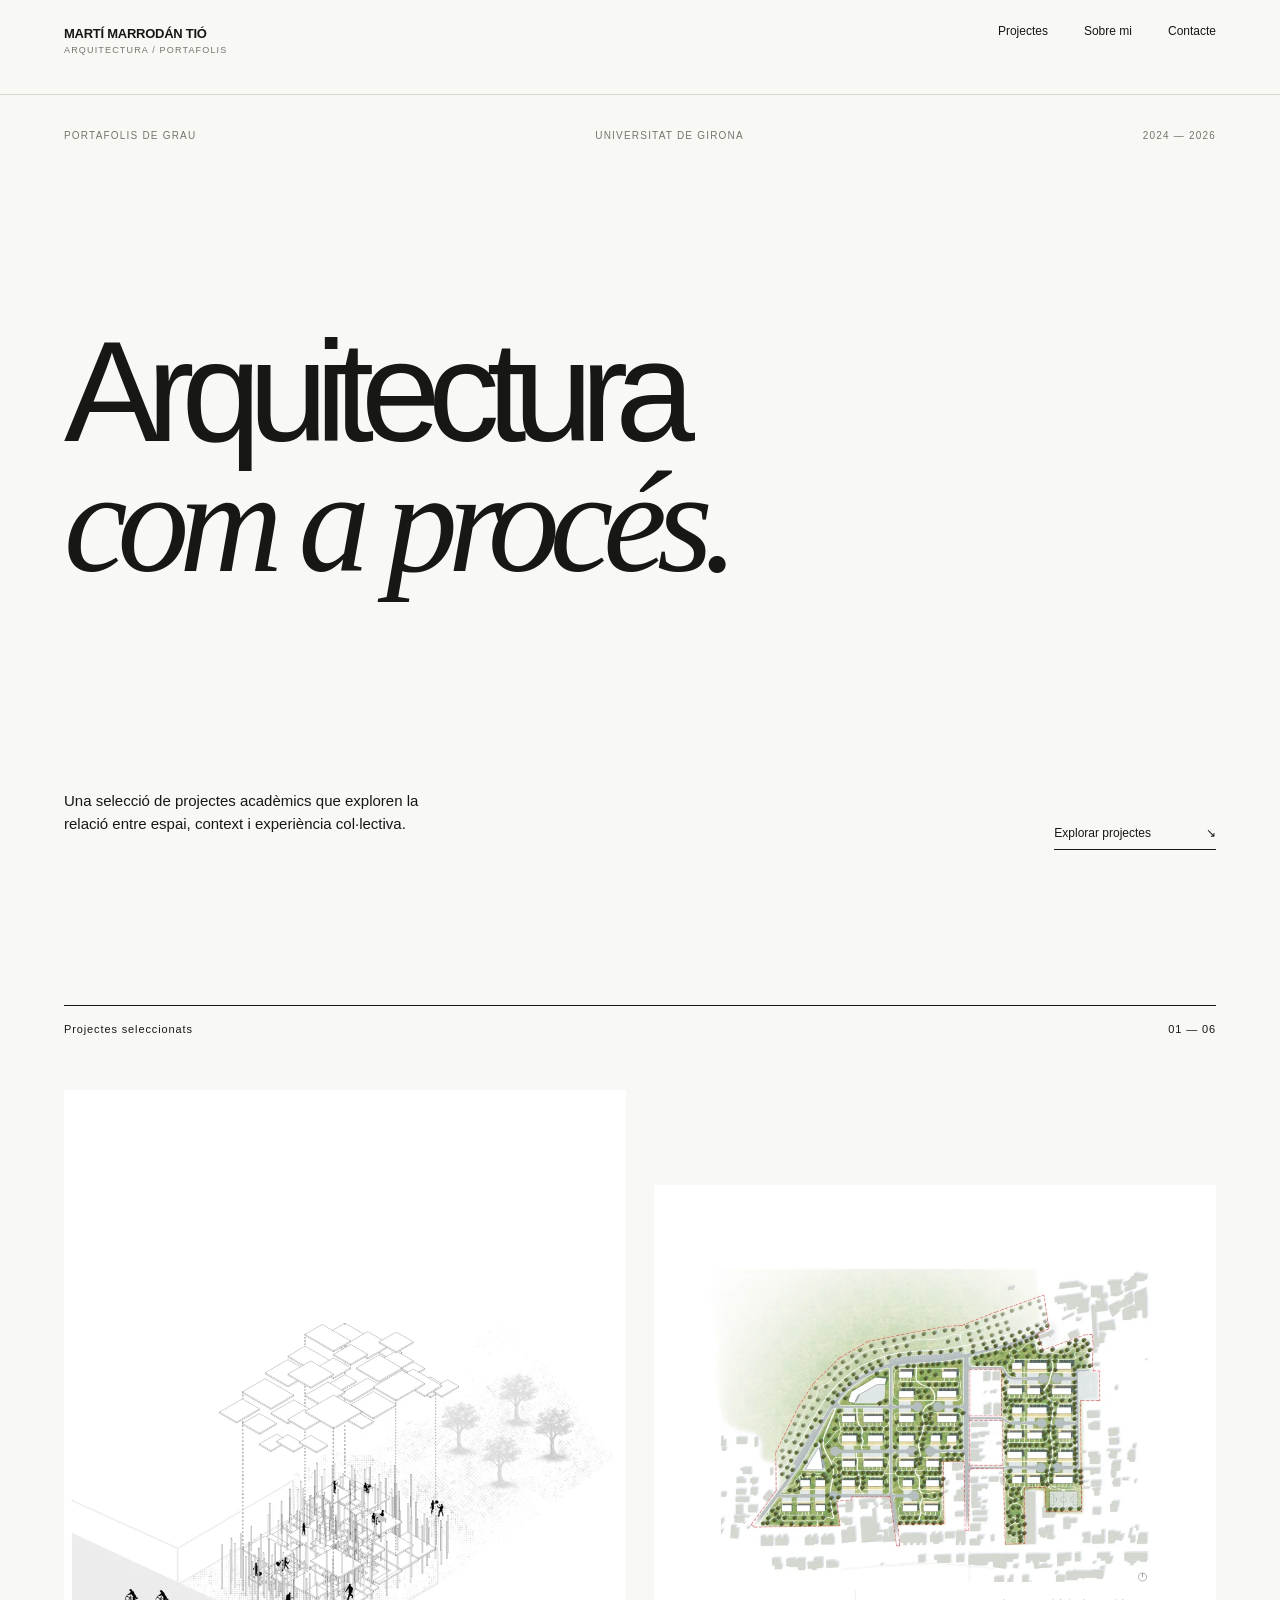
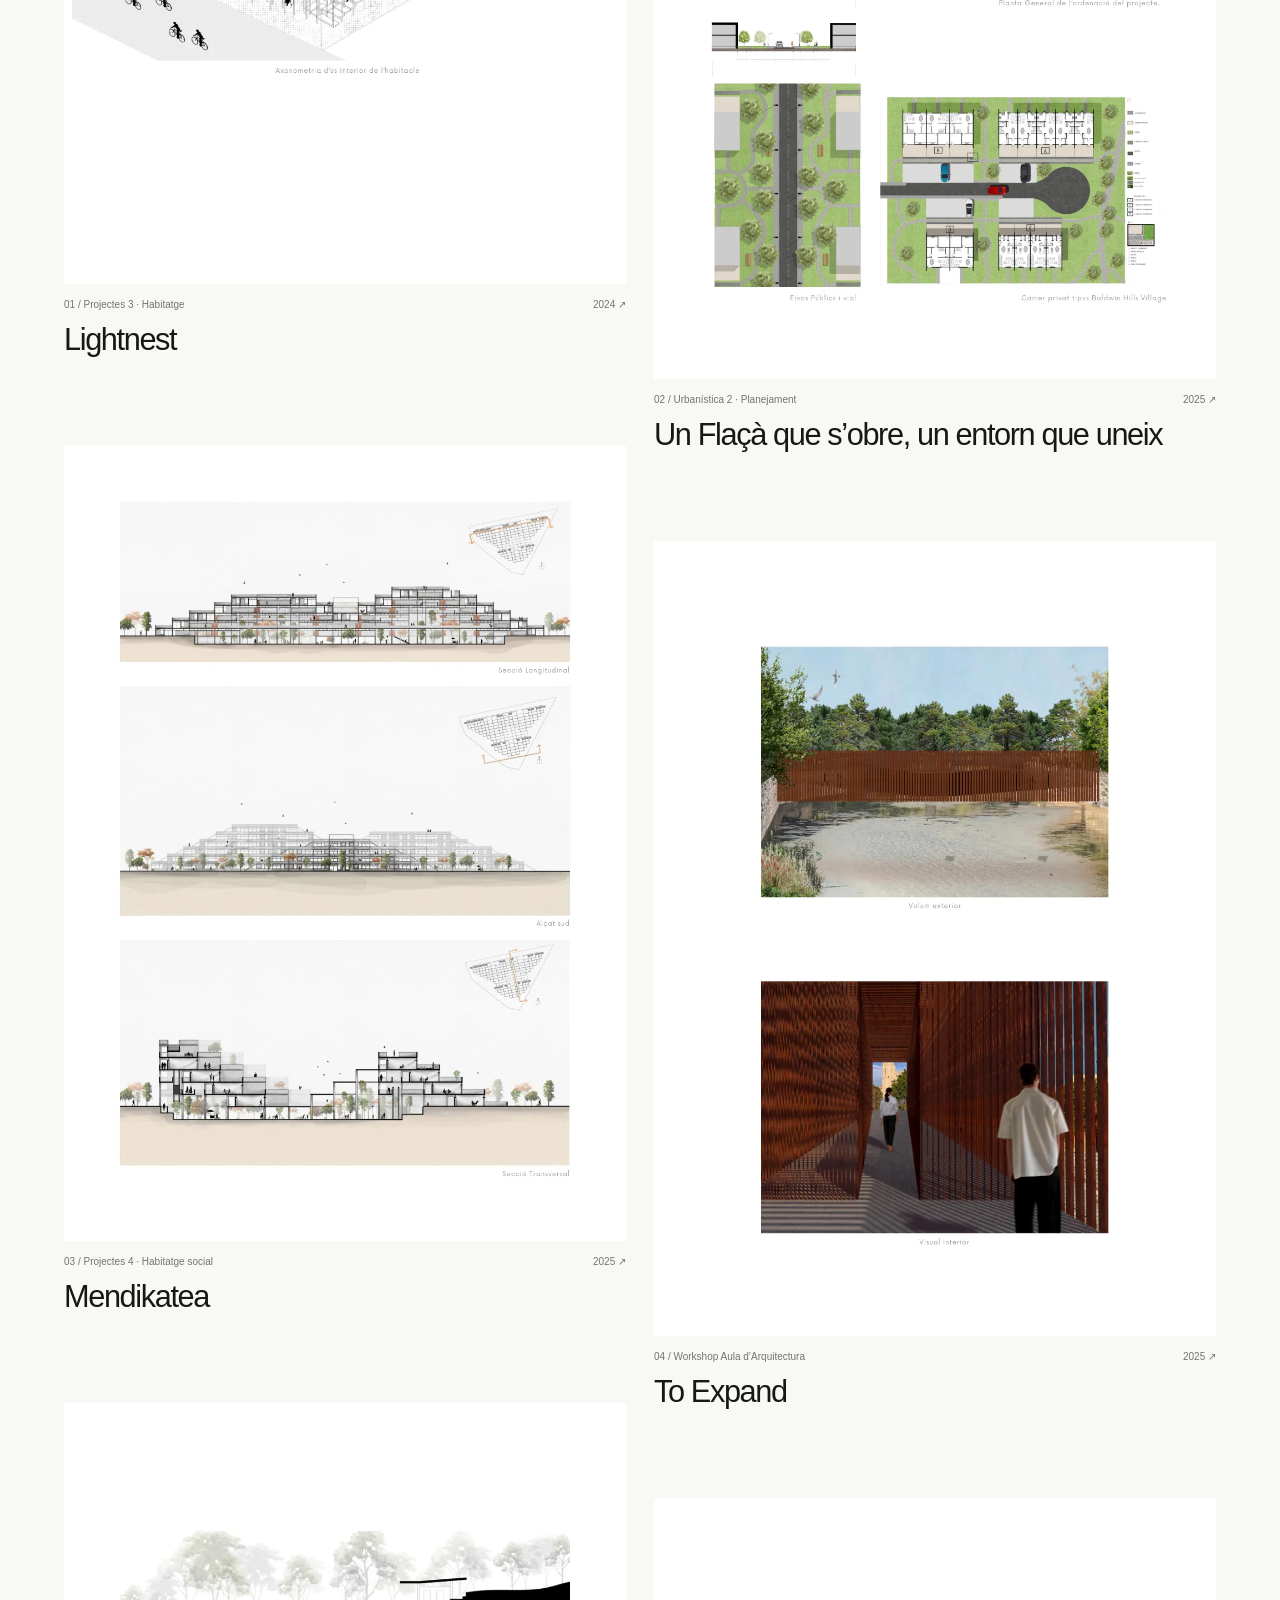
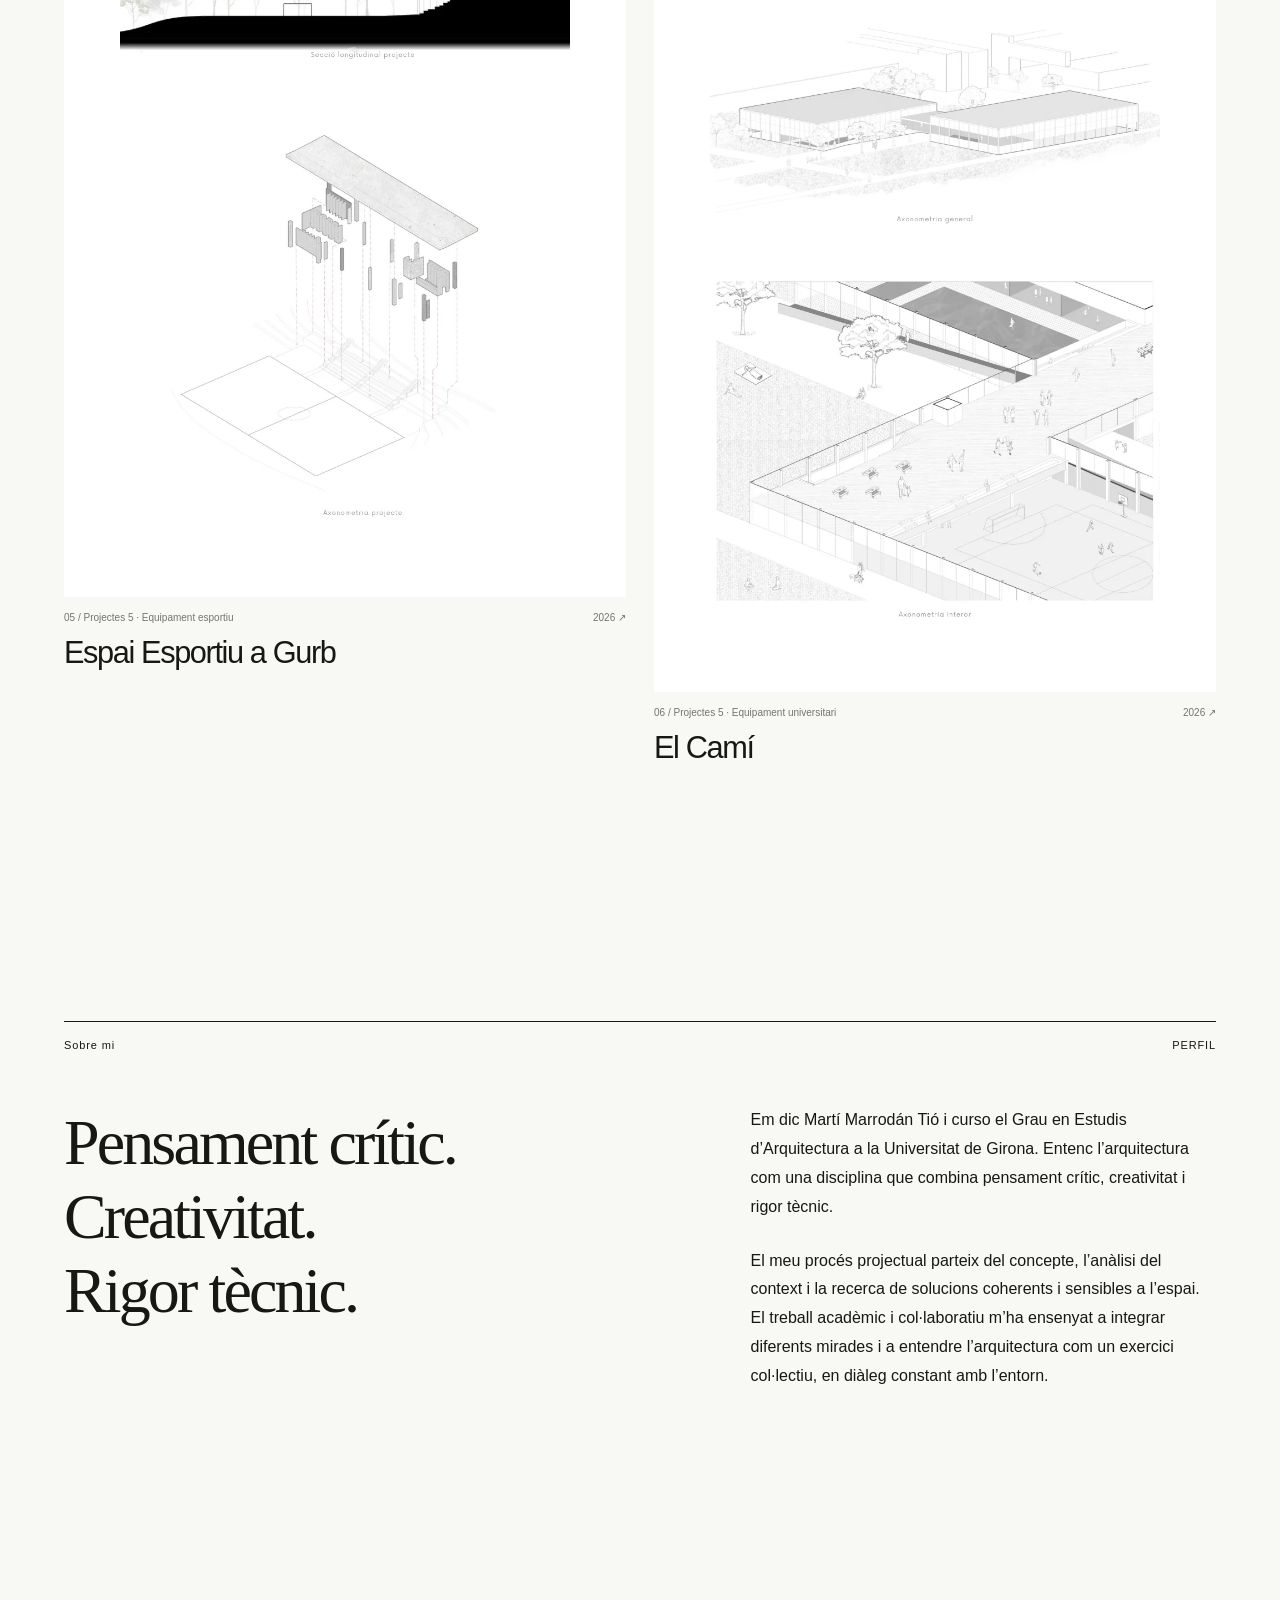
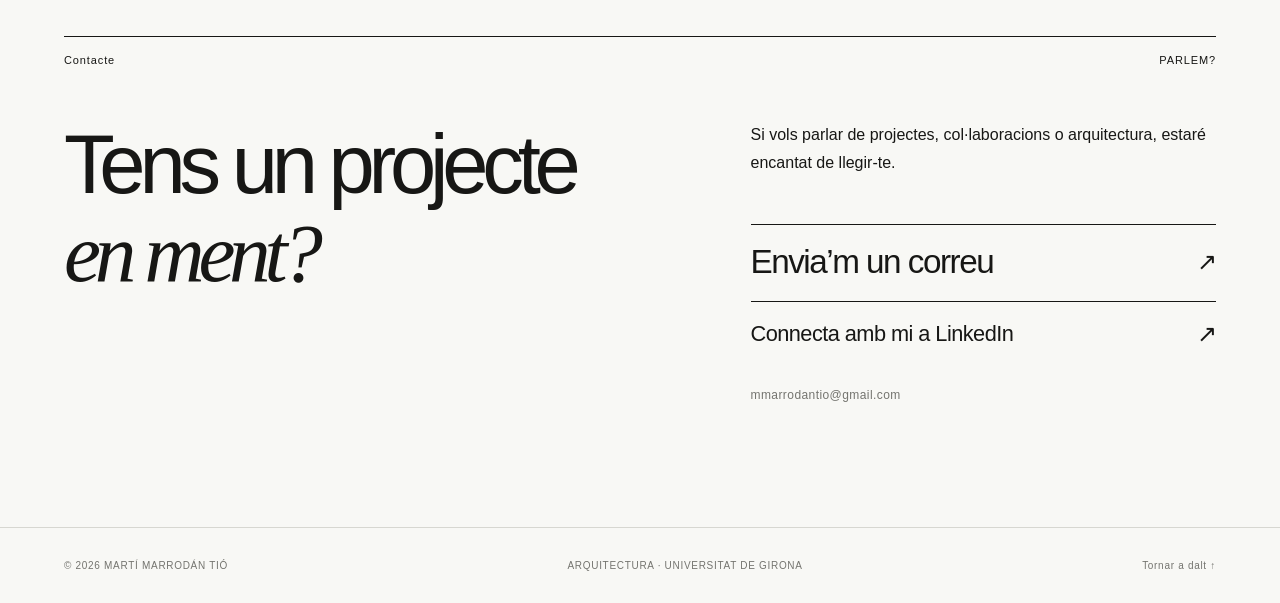
==== commit a10fb6e4: "Add files via upload" ====
--- a/index.html
+++ b/index.html
@@ -5,13 +5,26 @@
 <meta name="description" content="Portafolis de grau d'arquitectura de Martí Marrodán Tió. Projectes, arquitectura i exploració.">
 <title>Martí Marrodán Tió — Arquitectura</title>
 <link rel="stylesheet" href="styles.css">
+<link rel="stylesheet" href="contacte.css">
 </head>
 <body>
-<header class="site-header"><a class="wordmark" href="#inici">MARTÍ MARRODÁN TIÓ<span>ARQUITECTURA / PORTAFOLIS</span></a><nav aria-label="Navegació principal"><a href="#projectes">Projectes</a><a href="#sobre-mi">Sobre mi</a><a href="portfolio-original.pdf" target="_blank" rel="noopener">PDF ↗</a></nav><button id="menu" class="menu" aria-label="Obrir menú" aria-expanded="false">Menú +</button></header>
+<header class="site-header"><a class="wordmark" href="#inici">MARTÍ MARRODÁN TIÓ<span>ARQUITECTURA / PORTAFOLIS</span></a><nav aria-label="Navegació principal"><a href="#projectes">Projectes</a><a href="#sobre-mi">Sobre mi</a><a href="#contacte">Contacte</a></nav><button id="menu" class="menu" aria-label="Obrir menú" aria-expanded="false">Menú +</button></header>
 <main id="inici">
 <section class="hero"><div class="hero-kicker"><span>PORTAFOLIS DE GRAU</span><span>UNIVERSITAT DE GIRONA</span><span>2024 — 2026</span></div><h1>Arquitectura<br><em>com a procés.</em></h1><div class="hero-bottom"><p>Una selecció de projectes acadèmics que exploren la relació entre espai, context i experiència col·lectiva.</p><a href="#projectes" class="arrow-link">Explorar projectes <span>↘</span></a></div></section>
 <section id="projectes" class="projects"><div class="section-title"><h2>Projectes seleccionats</h2><span>01 — 06</span></div><div id="project-grid" class="project-grid"></div></section>
 <section id="sobre-mi" class="about"><div class="section-title"><h2>Sobre mi</h2><span>PERFIL</span></div><div class="about-layout"><p class="about-heading">Pensament crític.<br>Creativitat.<br>Rigor tècnic.</p><div class="about-copy"><p>Em dic Martí Marrodán Tió i curso el Grau en Estudis d’Arquitectura a la Universitat de Girona. Entenc l’arquitectura com una disciplina que combina pensament crític, creativitat i rigor tècnic.</p><p>El meu procés projectual parteix del concepte, l’anàlisi del context i la recerca de solucions coherents i sensibles a l’espai. El treball acadèmic i col·laboratiu m’ha ensenyat a integrar diferents mirades i a entendre l’arquitectura com un exercici col·lectiu, en diàleg constant amb l’entorn.</p></div></div></section>
+<section id="contacte" class="contact-section" aria-labelledby="contact-title">
+  <div class="section-title"><h2 id="contact-title">Contacte</h2><span>PARLEM?</span></div>
+  <div class="contact-layout">
+    <p class="contact-heading">Tens un projecte<br><em>en ment?</em></p>
+    <div class="contact-details">
+      <p>Si vols parlar de projectes, col·laboracions o arquitectura, estaré encantat de llegir-te.</p>
+      <a class="contact-primary" href="mailto:mmarrodantio@gmail.com?subject=Contacte%20des%20del%20portafolis">Envia’m un correu <span aria-hidden="true">↗</span></a>
+      <a class="contact-secondary" href="https://www.linkedin.com/in/martimarrodantio/" target="_blank" rel="noopener noreferrer">Connecta amb mi a LinkedIn <span aria-hidden="true">↗</span></a>
+      <p class="contact-email">mmarrodantio@gmail.com</p>
+    </div>
+  </div>
+</section>
 </main>
 <footer><span>© <span id="year"></span> MARTÍ MARRODÁN TIÓ</span><span>ARQUITECTURA · UNIVERSITAT DE GIRONA</span><a href="#inici">Tornar a dalt ↑</a></footer>
 <dialog id="detail"><div class="detail-shell"><div class="detail-top"><a class="wordmark" href="#inici" id="back-home">MARTÍ MARRODÁN TIÓ<span>PROJECTE / DETALL</span></a><button class="close" id="close" aria-label="Tancar projecte">Tancar ×</button></div><div id="detail-content"></div><div class="detail-bottom"><button id="prev">← Anterior</button><span>PROJECTES / 2024—2026</span><button id="next">Següent →</button></div></div></dialog>
--- a/styles.css
+++ b/styles.css
@@ -1,2 +1,26 @@
 :root{--ink:#171715;--paper:#f8f8f5;--line:#d7d7d1;--muted:#74746f}*{box-sizing:border-box}html{scroll-behavior:smooth}body{margin:0;background:var(--paper);color:var(--ink);font-family:Arial,Helvetica,sans-serif;-webkit-font-smoothing:antialiased}a{color:inherit;text-decoration:none}button{font:inherit;cursor:pointer}img{max-width:100%;display:block}.site-header{height:95px;padding:24px 5vw;display:flex;justify-content:space-between;align-items:flex-start;border-bottom:1px solid var(--line);background:var(--paper);position:sticky;top:0;z-index:20}.wordmark{font-size:13px;font-weight:700;letter-spacing:-.02em;line-height:1.5}.wordmark span{display:block;color:var(--muted);font-size:9px;font-weight:400;letter-spacing:.13em}.site-header nav{display:flex;gap:36px;font-size:12px}.site-header nav a:hover,.text-link:hover{opacity:.5}.menu{display:none}.hero{min-height:calc(100svh - 95px);padding:35px 5vw 50px;display:flex;flex-direction:column;justify-content:space-between}.hero-kicker{display:flex;justify-content:space-between;font-size:10px;letter-spacing:.12em;color:var(--muted)}h1{font-size:clamp(70px,11.2vw,190px);font-weight:400;letter-spacing:-.09em;line-height:.91;margin:100px 0}h1 em{font-family:Georgia,serif;font-weight:400;letter-spacing:-.07em}.hero-bottom{display:flex;justify-content:space-between;align-items:end}.hero-bottom p{max-width:380px;font-size:15px;line-height:1.55}.arrow-link{font-size:12px;border-bottom:1px solid var(--ink);padding-bottom:9px;display:flex;gap:55px}.projects,.about{padding:105px 5vw 115px}.section-title{display:flex;justify-content:space-between;border-top:1px solid var(--ink);padding:17px 0 55px;font-size:11px;letter-spacing:.08em}.section-title h2{font-size:11px;font-weight:400;margin:0}.project-grid{display:grid;grid-template-columns:1fr 1fr;column-gap:28px;row-gap:88px}.project-card{border:0;background:transparent;padding:0;text-align:left;color:inherit;width:100%;cursor:pointer}.project-card:nth-child(even){transform:translateY(95px)}.image-wrap{height:clamp(250px,34vw,510px);background:#eeeee9;display:flex;align-items:center;justify-content:center;overflow:hidden}.image-wrap img{width:100%;height:100%;object-fit:contain;object-position:center;transition:none}.project-card:hover img{transform:none}.card-meta{display:flex;justify-content:space-between;gap:12px;margin-top:15px;font-size:10px;color:var(--muted)}.card-title{font-size:clamp(22px,2.4vw,37px);font-weight:400;letter-spacing:-.045em;margin:12px 0 0}.about{margin-top:130px}.about-layout{display:grid;grid-template-columns:1.2fr 1fr;gap:10vw}.about-heading{font-family:Georgia,serif;font-size:clamp(37px,5vw,80px);line-height:1.15;letter-spacing:-.045em;margin:0}.about-copy{max-width:490px;font-size:16px;line-height:1.8}.about-copy p{margin:0 0 25px}.text-link{display:inline-block;border-bottom:1px solid var(--ink);font-size:12px;margin-top:25px;padding-bottom:8px}footer{border-top:1px solid var(--line);padding:32px 5vw;display:flex;justify-content:space-between;gap:20px;color:var(--muted);font-size:10px;letter-spacing:.07em}dialog{position:fixed;inset:0;width:100%;height:100%;max-width:none;max-height:none;border:0;padding:0;background:var(--paper);color:var(--ink);overflow-y:auto}dialog::backdrop{background:#171715}.detail-shell{padding:0 5vw}.detail-top{height:95px;display:flex;align-items:center;justify-content:space-between;border-bottom:1px solid var(--line)}.close,.detail-bottom button{background:none;border:0;font-size:12px}.detail-intro{padding:85px 0 65px}.detail-index{font-size:11px;color:var(--muted);letter-spacing:.1em}.detail-intro h2{font-size:clamp(52px,8vw,130px);line-height:1;letter-spacing:-.075em;font-weight:400;margin:25px 0 35px;max-width:1200px}.detail-info{display:flex;gap:55px;font-size:12px;color:var(--muted);flex-wrap:wrap}.detail-description{display:grid;grid-template-columns:1fr 1fr;gap:8vw;margin:55px 0 90px}.detail-description p{grid-column:2;max-width:620px;font-size:17px;line-height:1.75;margin:0;white-space:pre-line}.detail-gallery{display:grid;grid-template-columns:1fr 1fr;gap:24px}.detail-gallery figure{margin:0;background:#f8f8f5;padding:12px;display:flex;align-items:center;justify-content:center;min-height:300px}.detail-gallery figure:first-child{grid-column:span 2;min-height:550px}.detail-gallery img{width:100%;height:auto;max-height:780px;object-fit:contain;object-position:center}.detail-bottom{display:flex;justify-content:space-between;align-items:center;border-top:1px solid var(--line);padding:35px 0;margin-top:90px;font-size:10px;color:var(--muted)}body.modal-open{overflow:hidden}@media(max-width:700px){.site-header{height:76px}.site-header nav{display:none;position:absolute;top:75px;left:0;right:0;background:var(--paper);padding:25px 5vw;border-bottom:1px solid var(--line);flex-direction:column;gap:22px}.site-header nav.open{display:flex}.menu{display:block;border:0;background:none;font-size:12px}.hero{min-height:75svh}.hero-kicker span:nth-child(2){display:none}h1{font-size:clamp(58px,13vw,95px);margin:65px 0}.hero-bottom{align-items:start;flex-direction:column;gap:35px}.projects,.about{padding:70px 5vw}.project-grid{grid-template-columns:1fr;row-gap:50px}.project-card:nth-child(even){transform:none}.image-wrap{height:330px}.about{margin-top:0}.about-layout{grid-template-columns:1fr;gap:35px}.about-copy{font-size:15px}footer{flex-wrap:wrap}.detail-intro{padding:55px 0 30px}.detail-description{grid-template-columns:1fr;margin:35px 0 50px}.detail-description p{grid-column:1;font-size:15px}.detail-gallery{grid-template-columns:1fr}.detail-gallery figure,.detail-gallery figure:first-child{grid-column:1;min-height:240px;padding:12px}.detail-bottom span{display:none}}
 @media(prefers-reduced-motion:reduce){html{scroll-behavior:auto}*,*:before,*:after{transition:none!important}}
+
+/* PÀGINES COMPLETES: cada làmina conserva el format vertical A4 i tots els marges. */
+.image-wrap { background:#f2f1ed; overflow:hidden; }
+.image-wrap img { width:100%; height:100%; max-width:100%; max-height:100%; object-fit:contain; object-position:center; transform:none!important; }
+.project-card:hover img { transform:none!important; }
+.detail-gallery { display:flex; flex-direction:column; align-items:center; gap:48px; }
+.detail-gallery figure, .detail-gallery figure:first-child {
+  display:flex; flex-direction:column; align-items:center;
+  width:min(100%,850px); min-height:0; margin:0; padding:0;
+  background:transparent; overflow:visible;
+}
+.detail-gallery img { display:block; width:100%; height:auto; max-height:none; object-fit:contain; }
+.detail-gallery figcaption { align-self:flex-start; margin-top:10px; font-size:10px; letter-spacing:.1em; color:var(--muted); }
+@media(max-width:700px){
+  .detail-gallery { gap:28px; }
+  .detail-gallery figure, .detail-gallery figure:first-child { min-height:0; padding:0; }
+  .image-wrap { height:330px; }
+}
+
+/* CORRECCIÓ PORTADA: cada pàgina sencera amb l'altura natural, sense retallar. */
+.project-grid{align-items:start}
+.project-card .image-wrap{height:auto!important;min-height:0!important;aspect-ratio:auto!important;display:block!important;overflow:visible!important;background:transparent!important}
+.project-card .image-wrap img{display:block!important;width:100%!important;height:auto!important;max-width:100%!important;max-height:none!important;aspect-ratio:auto!important;object-fit:contain!important;object-position:center!important;transform:none!important}
+.project-card:hover .image-wrap img{transform:none!important}
--- a/contacte.css
+++ b/contacte.css
@@ -0,0 +1,15 @@
+/* Contacte — afegit independent, sense modificar el CSS existent */
+.contact-section{padding:105px 5vw 125px;scroll-margin-top:100px}
+.contact-layout{display:grid;grid-template-columns:1.2fr 1fr;gap:10vw;align-items:start}
+.contact-heading{font-family:Arial,Helvetica,sans-serif;font-size:clamp(48px,6.5vw,100px);font-weight:400;letter-spacing:-.075em;line-height:1.06;margin:0}
+.contact-heading em{font-family:Georgia,serif;font-style:italic;font-weight:400}
+.contact-details{max-width:530px;display:flex;flex-direction:column;align-items:stretch}
+.contact-details>p:first-child{font-size:16px;line-height:1.8;margin:0 0 46px}
+.contact-primary,.contact-secondary{border-top:1px solid var(--ink,#171715);padding:18px 0 20px;display:flex;align-items:center;justify-content:space-between;gap:24px;transition:opacity .2s ease;color:inherit;text-decoration:none}
+.contact-primary{font-size:clamp(20px,2.6vw,36px);letter-spacing:-.045em}
+.contact-secondary{font-size:clamp(15px,1.7vw,23px);letter-spacing:-.025em}
+.contact-primary span,.contact-secondary span{font-size:24px;flex-shrink:0}
+.contact-primary:hover,.contact-secondary:hover{opacity:.55}
+.contact-email{color:var(--muted,#74746f);font-size:12px;letter-spacing:.035em;margin:20px 0 0!important;overflow-wrap:anywhere}
+@media(max-width:700px){.contact-section{padding:70px 5vw 90px;scroll-margin-top:75px}.contact-layout{grid-template-columns:1fr;gap:38px}.contact-heading{font-size:clamp(50px,11vw,72px)}.contact-details>p:first-child{margin-bottom:28px}}
+@media(prefers-reduced-motion:reduce){.contact-primary,.contact-secondary{transition:none}}
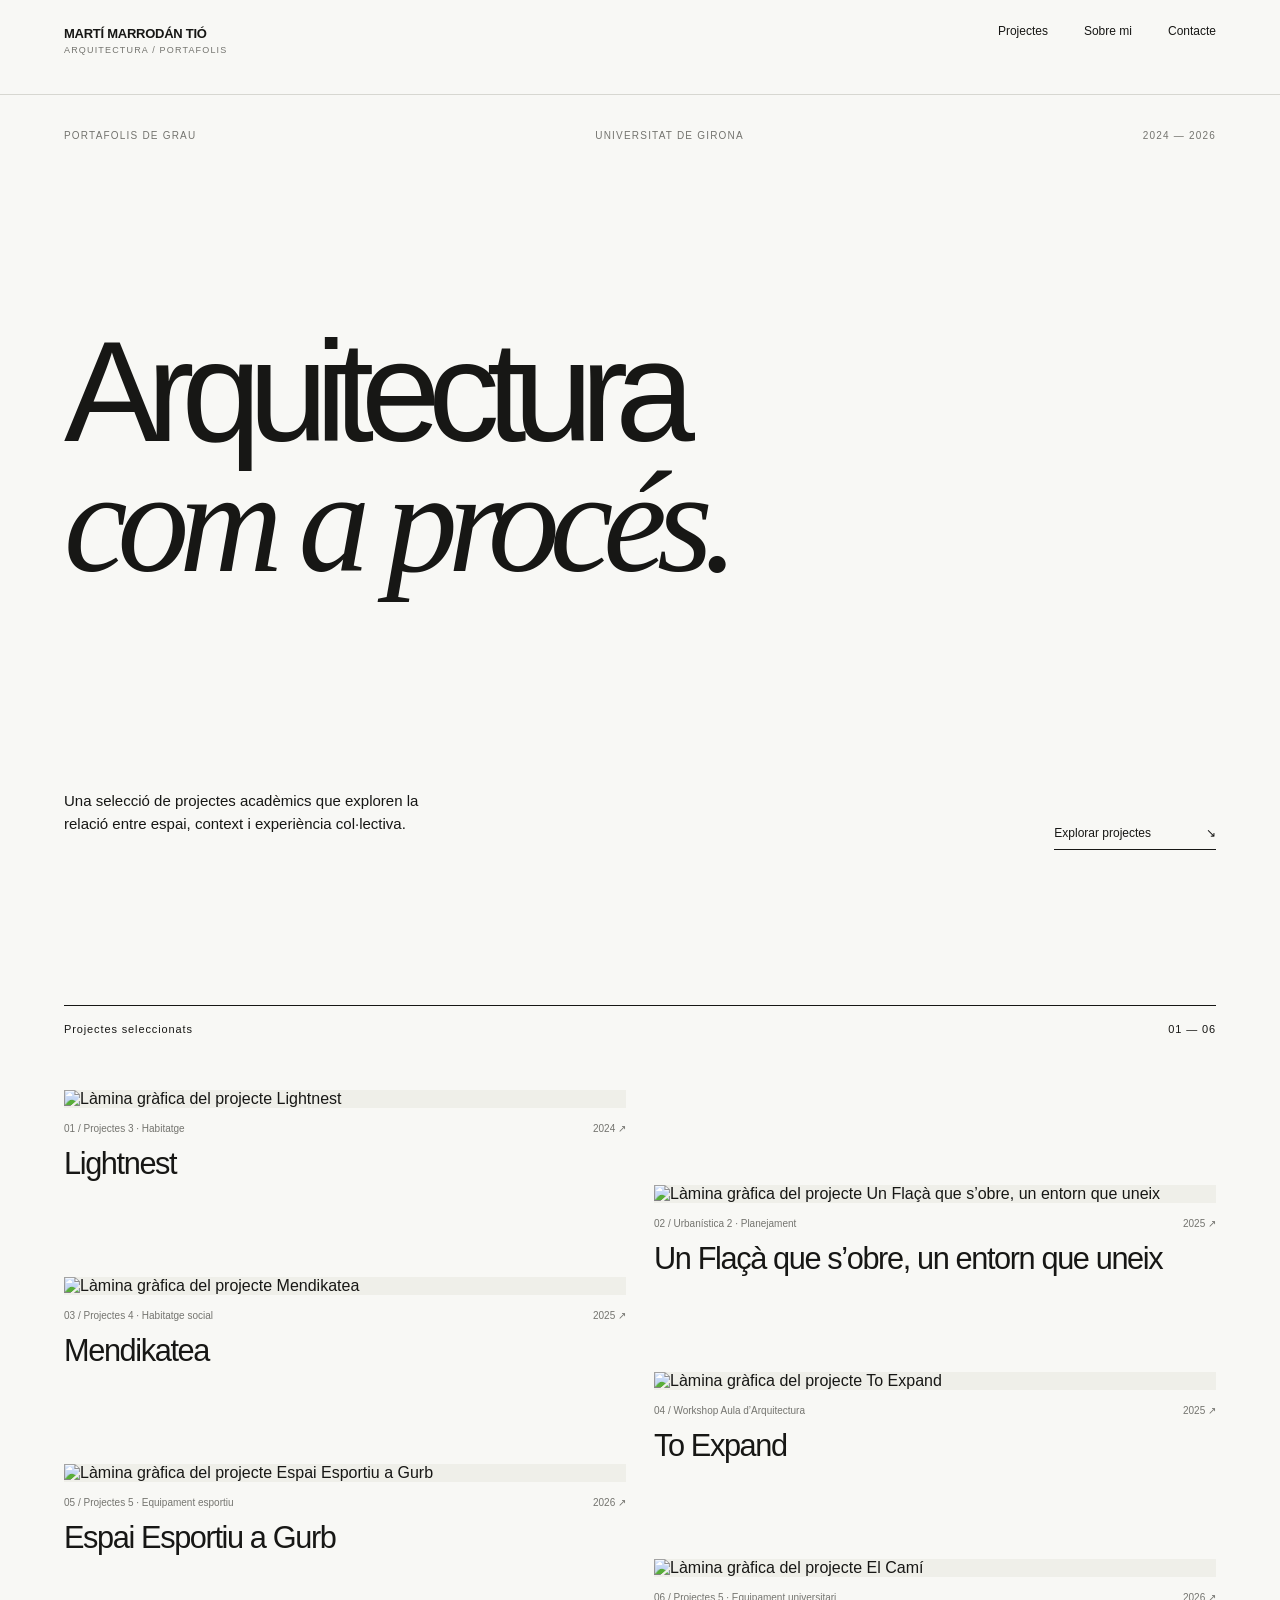
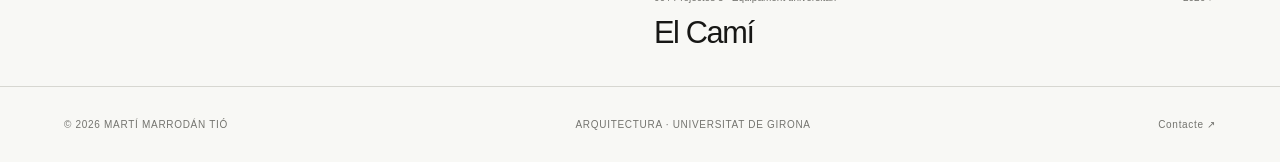
==== commit c3bd91a4: "Add files via upload" ====
--- a/index.html
+++ b/index.html
@@ -1,32 +1,58 @@
 <!doctype html>
 <html lang="ca">
 <head>
-<meta charset="utf-8"><meta name="viewport" content="width=device-width,initial-scale=1">
-<meta name="description" content="Portafolis de grau d'arquitectura de Martí Marrodán Tió. Projectes, arquitectura i exploració.">
-<title>Martí Marrodán Tió — Arquitectura</title>
-<link rel="stylesheet" href="styles.css">
-<link rel="stylesheet" href="contacte.css">
+  <meta charset="utf-8">
+  <meta name="viewport" content="width=device-width, initial-scale=1">
+  <meta name="description" content="Portafolis d'arquitectura de Martí Marrodán Tió. Projectes acadèmics, dibuix i recerca espacial.">
+  <title>Martí Marrodán Tió — Arquitectura</title>
+  <link rel="stylesheet" href="styles.css">
 </head>
 <body>
-<header class="site-header"><a class="wordmark" href="#inici">MARTÍ MARRODÁN TIÓ<span>ARQUITECTURA / PORTAFOLIS</span></a><nav aria-label="Navegació principal"><a href="#projectes">Projectes</a><a href="#sobre-mi">Sobre mi</a><a href="#contacte">Contacte</a></nav><button id="menu" class="menu" aria-label="Obrir menú" aria-expanded="false">Menú +</button></header>
-<main id="inici">
-<section class="hero"><div class="hero-kicker"><span>PORTAFOLIS DE GRAU</span><span>UNIVERSITAT DE GIRONA</span><span>2024 — 2026</span></div><h1>Arquitectura<br><em>com a procés.</em></h1><div class="hero-bottom"><p>Una selecció de projectes acadèmics que exploren la relació entre espai, context i experiència col·lectiva.</p><a href="#projectes" class="arrow-link">Explorar projectes <span>↘</span></a></div></section>
-<section id="projectes" class="projects"><div class="section-title"><h2>Projectes seleccionats</h2><span>01 — 06</span></div><div id="project-grid" class="project-grid"></div></section>
-<section id="sobre-mi" class="about"><div class="section-title"><h2>Sobre mi</h2><span>PERFIL</span></div><div class="about-layout"><p class="about-heading">Pensament crític.<br>Creativitat.<br>Rigor tècnic.</p><div class="about-copy"><p>Em dic Martí Marrodán Tió i curso el Grau en Estudis d’Arquitectura a la Universitat de Girona. Entenc l’arquitectura com una disciplina que combina pensament crític, creativitat i rigor tècnic.</p><p>El meu procés projectual parteix del concepte, l’anàlisi del context i la recerca de solucions coherents i sensibles a l’espai. El treball acadèmic i col·laboratiu m’ha ensenyat a integrar diferents mirades i a entendre l’arquitectura com un exercici col·lectiu, en diàleg constant amb l’entorn.</p></div></div></section>
-<section id="contacte" class="contact-section" aria-labelledby="contact-title">
-  <div class="section-title"><h2 id="contact-title">Contacte</h2><span>PARLEM?</span></div>
-  <div class="contact-layout">
-    <p class="contact-heading">Tens un projecte<br><em>en ment?</em></p>
-    <div class="contact-details">
-      <p>Si vols parlar de projectes, col·laboracions o arquitectura, estaré encantat de llegir-te.</p>
-      <a class="contact-primary" href="mailto:mmarrodantio@gmail.com?subject=Contacte%20des%20del%20portafolis">Envia’m un correu <span aria-hidden="true">↗</span></a>
-      <a class="contact-secondary" href="https://www.linkedin.com/in/martimarrodantio/" target="_blank" rel="noopener noreferrer">Connecta amb mi a LinkedIn <span aria-hidden="true">↗</span></a>
-      <p class="contact-email">mmarrodantio@gmail.com</p>
+  <header class="site-header">
+    <a class="wordmark" href="index.html#inici">MARTÍ MARRODÁN TIÓ<span>ARQUITECTURA / PORTAFOLIS</span></a>
+    <nav aria-label="Navegació principal">
+      <a href="index.html#projectes">Projectes</a>
+      <a href="sobre-mi.html">Sobre mi</a>
+      <a href="contacte.html">Contacte</a>
+    </nav>
+    <button id="menu" class="menu" aria-label="Obrir menú" aria-expanded="false">Menú +</button>
+  </header>
+
+  <main id="inici">
+    <section class="hero">
+      <div class="hero-kicker"><span>PORTAFOLIS DE GRAU</span><span>UNIVERSITAT DE GIRONA</span><span>2024 — 2026</span></div>
+      <h1>Arquitectura<br><em>com a procés.</em></h1>
+      <div class="hero-bottom">
+        <p>Una selecció de projectes acadèmics que exploren la relació entre espai, context i experiència col·lectiva.</p>
+        <a href="#projectes" class="arrow-link">Explorar projectes <span>↘</span></a>
+      </div>
+    </section>
+
+    <section id="projectes" class="projects">
+      <div class="section-title"><h2>Projectes seleccionats</h2><span>01 — 06</span></div>
+      <div id="project-grid" class="project-grid"></div>
+    </section>
+  </main>
+
+  <footer>
+    <span>© <span id="year"></span> MARTÍ MARRODÁN TIÓ</span>
+    <span>ARQUITECTURA · UNIVERSITAT DE GIRONA</span>
+    <a href="contacte.html">Contacte ↗</a>
+  </footer>
+
+  <dialog id="detail">
+    <div class="detail-shell">
+      <div class="detail-top">
+        <a class="wordmark" href="index.html#projectes" id="back-home">MARTÍ MARRODÁN TIÓ<span>PROJECTE / DETALL</span></a>
+        <button class="close" id="close" aria-label="Tancar projecte">Tancar ×</button>
+      </div>
+      <div id="detail-content"></div>
+      <div class="detail-bottom">
+        <button id="prev">← Anterior</button><span>PROJECTES / 2024—2026</span><button id="next">Següent →</button>
+      </div>
     </div>
-  </div>
-</section>
-</main>
-<footer><span>© <span id="year"></span> MARTÍ MARRODÁN TIÓ</span><span>ARQUITECTURA · UNIVERSITAT DE GIRONA</span><a href="#inici">Tornar a dalt ↑</a></footer>
-<dialog id="detail"><div class="detail-shell"><div class="detail-top"><a class="wordmark" href="#inici" id="back-home">MARTÍ MARRODÁN TIÓ<span>PROJECTE / DETALL</span></a><button class="close" id="close" aria-label="Tancar projecte">Tancar ×</button></div><div id="detail-content"></div><div class="detail-bottom"><button id="prev">← Anterior</button><span>PROJECTES / 2024—2026</span><button id="next">Següent →</button></div></div></dialog>
-<script src="script.js"></script>
-</body></html>
+  </dialog>
+
+  <script src="script.js"></script>
+</body>
+</html>
--- a/styles.css
+++ b/styles.css
@@ -1,26 +1,3 @@
-:root{--ink:#171715;--paper:#f8f8f5;--line:#d7d7d1;--muted:#74746f}*{box-sizing:border-box}html{scroll-behavior:smooth}body{margin:0;background:var(--paper);color:var(--ink);font-family:Arial,Helvetica,sans-serif;-webkit-font-smoothing:antialiased}a{color:inherit;text-decoration:none}button{font:inherit;cursor:pointer}img{max-width:100%;display:block}.site-header{height:95px;padding:24px 5vw;display:flex;justify-content:space-between;align-items:flex-start;border-bottom:1px solid var(--line);background:var(--paper);position:sticky;top:0;z-index:20}.wordmark{font-size:13px;font-weight:700;letter-spacing:-.02em;line-height:1.5}.wordmark span{display:block;color:var(--muted);font-size:9px;font-weight:400;letter-spacing:.13em}.site-header nav{display:flex;gap:36px;font-size:12px}.site-header nav a:hover,.text-link:hover{opacity:.5}.menu{display:none}.hero{min-height:calc(100svh - 95px);padding:35px 5vw 50px;display:flex;flex-direction:column;justify-content:space-between}.hero-kicker{display:flex;justify-content:space-between;font-size:10px;letter-spacing:.12em;color:var(--muted)}h1{font-size:clamp(70px,11.2vw,190px);font-weight:400;letter-spacing:-.09em;line-height:.91;margin:100px 0}h1 em{font-family:Georgia,serif;font-weight:400;letter-spacing:-.07em}.hero-bottom{display:flex;justify-content:space-between;align-items:end}.hero-bottom p{max-width:380px;font-size:15px;line-height:1.55}.arrow-link{font-size:12px;border-bottom:1px solid var(--ink);padding-bottom:9px;display:flex;gap:55px}.projects,.about{padding:105px 5vw 115px}.section-title{display:flex;justify-content:space-between;border-top:1px solid var(--ink);padding:17px 0 55px;font-size:11px;letter-spacing:.08em}.section-title h2{font-size:11px;font-weight:400;margin:0}.project-grid{display:grid;grid-template-columns:1fr 1fr;column-gap:28px;row-gap:88px}.project-card{border:0;background:transparent;padding:0;text-align:left;color:inherit;width:100%;cursor:pointer}.project-card:nth-child(even){transform:translateY(95px)}.image-wrap{height:clamp(250px,34vw,510px);background:#eeeee9;display:flex;align-items:center;justify-content:center;overflow:hidden}.image-wrap img{width:100%;height:100%;object-fit:contain;object-position:center;transition:none}.project-card:hover img{transform:none}.card-meta{display:flex;justify-content:space-between;gap:12px;margin-top:15px;font-size:10px;color:var(--muted)}.card-title{font-size:clamp(22px,2.4vw,37px);font-weight:400;letter-spacing:-.045em;margin:12px 0 0}.about{margin-top:130px}.about-layout{display:grid;grid-template-columns:1.2fr 1fr;gap:10vw}.about-heading{font-family:Georgia,serif;font-size:clamp(37px,5vw,80px);line-height:1.15;letter-spacing:-.045em;margin:0}.about-copy{max-width:490px;font-size:16px;line-height:1.8}.about-copy p{margin:0 0 25px}.text-link{display:inline-block;border-bottom:1px solid var(--ink);font-size:12px;margin-top:25px;padding-bottom:8px}footer{border-top:1px solid var(--line);padding:32px 5vw;display:flex;justify-content:space-between;gap:20px;color:var(--muted);font-size:10px;letter-spacing:.07em}dialog{position:fixed;inset:0;width:100%;height:100%;max-width:none;max-height:none;border:0;padding:0;background:var(--paper);color:var(--ink);overflow-y:auto}dialog::backdrop{background:#171715}.detail-shell{padding:0 5vw}.detail-top{height:95px;display:flex;align-items:center;justify-content:space-between;border-bottom:1px solid var(--line)}.close,.detail-bottom button{background:none;border:0;font-size:12px}.detail-intro{padding:85px 0 65px}.detail-index{font-size:11px;color:var(--muted);letter-spacing:.1em}.detail-intro h2{font-size:clamp(52px,8vw,130px);line-height:1;letter-spacing:-.075em;font-weight:400;margin:25px 0 35px;max-width:1200px}.detail-info{display:flex;gap:55px;font-size:12px;color:var(--muted);flex-wrap:wrap}.detail-description{display:grid;grid-template-columns:1fr 1fr;gap:8vw;margin:55px 0 90px}.detail-description p{grid-column:2;max-width:620px;font-size:17px;line-height:1.75;margin:0;white-space:pre-line}.detail-gallery{display:grid;grid-template-columns:1fr 1fr;gap:24px}.detail-gallery figure{margin:0;background:#f8f8f5;padding:12px;display:flex;align-items:center;justify-content:center;min-height:300px}.detail-gallery figure:first-child{grid-column:span 2;min-height:550px}.detail-gallery img{width:100%;height:auto;max-height:780px;object-fit:contain;object-position:center}.detail-bottom{display:flex;justify-content:space-between;align-items:center;border-top:1px solid var(--line);padding:35px 0;margin-top:90px;font-size:10px;color:var(--muted)}body.modal-open{overflow:hidden}@media(max-width:700px){.site-header{height:76px}.site-header nav{display:none;position:absolute;top:75px;left:0;right:0;background:var(--paper);padding:25px 5vw;border-bottom:1px solid var(--line);flex-direction:column;gap:22px}.site-header nav.open{display:flex}.menu{display:block;border:0;background:none;font-size:12px}.hero{min-height:75svh}.hero-kicker span:nth-child(2){display:none}h1{font-size:clamp(58px,13vw,95px);margin:65px 0}.hero-bottom{align-items:start;flex-direction:column;gap:35px}.projects,.about{padding:70px 5vw}.project-grid{grid-template-columns:1fr;row-gap:50px}.project-card:nth-child(even){transform:none}.image-wrap{height:330px}.about{margin-top:0}.about-layout{grid-template-columns:1fr;gap:35px}.about-copy{font-size:15px}footer{flex-wrap:wrap}.detail-intro{padding:55px 0 30px}.detail-description{grid-template-columns:1fr;margin:35px 0 50px}.detail-description p{grid-column:1;font-size:15px}.detail-gallery{grid-template-columns:1fr}.detail-gallery figure,.detail-gallery figure:first-child{grid-column:1;min-height:240px;padding:12px}.detail-bottom span{display:none}}
+:root{--ink:#171715;--paper:#f8f8f5;--line:#d7d7d1;--muted:#74746f;--panel:#efefe9}*{box-sizing:border-box}html{scroll-behavior:smooth}body{margin:0;background:var(--paper);color:var(--ink);font-family:Arial,Helvetica,sans-serif;-webkit-font-smoothing:antialiased}a{color:inherit;text-decoration:none}button,input,textarea{font:inherit}button{cursor:pointer}img{max-width:100%;display:block}.site-header{height:95px;padding:24px 5vw;display:flex;justify-content:space-between;align-items:flex-start;border-bottom:1px solid var(--line);background:rgba(248,248,245,.96);position:sticky;top:0;z-index:20;backdrop-filter:blur(10px)}.wordmark{font-size:13px;font-weight:700;letter-spacing:-.02em;line-height:1.5}.wordmark span{display:block;color:var(--muted);font-size:9px;font-weight:400;letter-spacing:.13em}.site-header nav{display:flex;gap:36px;font-size:12px}.site-header nav a:hover,.site-header nav a.active{opacity:.45}.menu{display:none}.hero{min-height:calc(100svh - 95px);padding:35px 5vw 50px;display:flex;flex-direction:column;justify-content:space-between}.hero-kicker{display:flex;justify-content:space-between;font-size:10px;letter-spacing:.12em;color:var(--muted)}.hero h1{font-size:clamp(70px,11.2vw,190px);font-weight:400;letter-spacing:-.09em;line-height:.91;margin:100px 0}.hero h1 em,.contact-heading em{font-family:Georgia,serif;font-weight:400;letter-spacing:-.07em}.hero-bottom{display:flex;justify-content:space-between;align-items:end}.hero-bottom p{max-width:380px;font-size:15px;line-height:1.55}.arrow-link{font-size:12px;border-bottom:1px solid var(--ink);padding-bottom:9px;display:inline-flex;gap:55px;align-items:center}.projects{padding:105px 5vw 130px}.section-title{display:flex;justify-content:space-between;border-top:1px solid var(--ink);padding:17px 0 55px;font-size:11px;letter-spacing:.08em}.section-title h2,.section-small-title{font-size:11px;font-weight:400;margin:0;letter-spacing:.08em}.project-grid{display:grid;grid-template-columns:1fr 1fr;column-gap:28px;row-gap:95px;align-items:start}.project-card{border:0;background:transparent;padding:0;text-align:left;color:inherit;width:100%}.project-card:nth-child(even){transform:translateY(95px)}.image-wrap{width:100%;background:var(--panel);display:flex;align-items:center;justify-content:center;overflow:hidden}.image-wrap img{width:100%;height:auto;object-fit:contain;object-position:center;transition:opacity .25s ease}.project-card:hover .image-wrap img{opacity:.78}.card-meta{display:flex;justify-content:space-between;gap:12px;margin-top:15px;font-size:10px;color:var(--muted)}.card-title{font-size:clamp(22px,2.4vw,37px);font-weight:400;letter-spacing:-.045em;margin:12px 0 0}.page-main{min-height:calc(100svh - 95px)}.single-page-section{padding:75px 5vw 110px;min-height:calc(100svh - 95px)}.about-layout{display:grid;grid-template-columns:1.2fr 1fr;gap:10vw;align-items:start}.about-heading,.contact-heading{font-family:Georgia,serif;font-size:clamp(42px,5vw,80px);line-height:1.12;letter-spacing:-.045em;margin:0}.about-copy{max-width:590px;font-size:16px;line-height:1.8}.about-copy p{margin:0 0 25px}.page-actions{display:flex;gap:30px;flex-wrap:wrap;margin-top:50px}.contact-layout{display:grid;grid-template-columns:.9fr 1.1fr;gap:10vw;align-items:start}.contact-lead{max-width:480px;font-size:15px;line-height:1.65;margin:40px 0 55px}.linkedin-link{display:inline-flex;justify-content:space-between;gap:80px;border-top:1px solid var(--ink);border-bottom:1px solid var(--ink);padding:18px 0;width:min(100%,420px);font-size:13px}.contact-form{width:100%;border-top:1px solid var(--ink);padding-top:16px}.contact-form label{display:block;font-size:10px;letter-spacing:.09em;text-transform:uppercase;margin:26px 0 10px}.contact-form label span{color:var(--muted)}.contact-form input,.contact-form textarea{display:block;width:100%;border:0;border-bottom:1px solid var(--line);border-radius:0;background:transparent;color:var(--ink);padding:10px 0 16px;outline:none;font-size:18px;line-height:1.5}.contact-form textarea{resize:vertical;min-height:180px}.contact-form input:focus,.contact-form textarea:focus{border-color:var(--ink)}.contact-form input::placeholder,.contact-form textarea::placeholder{color:#a0a09a}.honeypot{position:absolute!important;left:-9999px!important;width:1px!important;height:1px!important;overflow:hidden!important}.form-bottom{display:flex;justify-content:space-between;align-items:end;gap:25px;margin-top:38px}.form-bottom p{font-size:10px;color:var(--muted);margin:0}.submit-button{border:1px solid var(--ink);background:var(--ink);color:var(--paper);padding:15px 18px;display:flex;gap:50px;align-items:center}.submit-button:hover{background:transparent;color:var(--ink)}footer{border-top:1px solid var(--line);padding:32px 5vw;display:flex;justify-content:space-between;gap:20px;color:var(--muted);font-size:10px;letter-spacing:.07em}dialog{position:fixed;inset:0;width:100%;height:100%;max-width:none;max-height:none;border:0;padding:0;background:var(--paper);color:var(--ink);overflow-y:auto}dialog::backdrop{background:#171715}.detail-shell{padding:0 5vw}.detail-top{height:95px;display:flex;align-items:center;justify-content:space-between;border-bottom:1px solid var(--line)}.close,.detail-bottom button{background:none;border:0;font-size:12px}.detail-intro{padding:85px 0 65px}.detail-index,.eyebrow{font-size:11px;color:var(--muted);letter-spacing:.1em}.detail-intro h2{font-size:clamp(52px,8vw,130px);line-height:1;letter-spacing:-.075em;font-weight:400;margin:25px 0 35px;max-width:1200px}.detail-info{display:flex;gap:55px;font-size:12px;color:var(--muted);flex-wrap:wrap}.detail-description{display:grid;grid-template-columns:1fr 1fr;gap:8vw;margin:55px 0 90px}.detail-description p{grid-column:2;max-width:620px;font-size:17px;line-height:1.75;margin:0;white-space:pre-line}.detail-gallery{display:flex;flex-direction:column;align-items:center;gap:55px}.detail-gallery figure{width:min(100%,900px);margin:0;background:transparent}.detail-gallery img{width:100%;height:auto;object-fit:contain;object-position:center}.detail-bottom{display:flex;justify-content:space-between;align-items:center;border-top:1px solid var(--line);padding:35px 0;margin-top:90px;font-size:10px;color:var(--muted)}body.modal-open{overflow:hidden}.thanks-main{min-height:calc(100svh - 95px);display:grid;place-items:center;padding:8vw}.thanks-main>div{max-width:680px}.thanks-main h1{font-size:clamp(70px,12vw,180px);font-weight:400;letter-spacing:-.08em;margin:20px 0}.thanks-main p{font-size:18px;line-height:1.6;max-width:520px;margin-bottom:45px}
+@media(max-width:700px){.site-header{height:76px}.site-header nav{display:none;position:absolute;top:75px;left:0;right:0;background:var(--paper);padding:25px 5vw;border-bottom:1px solid var(--line);flex-direction:column;gap:22px}.site-header nav.open{display:flex}.menu{display:block;border:0;background:none;font-size:12px}.hero{min-height:75svh}.hero-kicker span:nth-child(2){display:none}.hero h1{font-size:clamp(58px,13vw,95px);margin:65px 0}.hero-bottom{align-items:start;flex-direction:column;gap:35px}.projects,.single-page-section{padding:70px 5vw}.project-grid{grid-template-columns:1fr;row-gap:55px}.project-card:nth-child(even){transform:none}.about-layout,.contact-layout{grid-template-columns:1fr;gap:55px}.about-copy{font-size:15px}.contact-heading,.about-heading{font-size:clamp(42px,13vw,68px)}.form-bottom{align-items:stretch;flex-direction:column}.submit-button{justify-content:space-between;width:100%}footer{flex-wrap:wrap}.detail-intro{padding:55px 0 30px}.detail-description{grid-template-columns:1fr;margin:35px 0 50px}.detail-description p{grid-column:1;font-size:15px}.detail-gallery{gap:28px}.detail-bottom span{display:none}}
 @media(prefers-reduced-motion:reduce){html{scroll-behavior:auto}*,*:before,*:after{transition:none!important}}
-
-/* PÀGINES COMPLETES: cada làmina conserva el format vertical A4 i tots els marges. */
-.image-wrap { background:#f2f1ed; overflow:hidden; }
-.image-wrap img { width:100%; height:100%; max-width:100%; max-height:100%; object-fit:contain; object-position:center; transform:none!important; }
-.project-card:hover img { transform:none!important; }
-.detail-gallery { display:flex; flex-direction:column; align-items:center; gap:48px; }
-.detail-gallery figure, .detail-gallery figure:first-child {
-  display:flex; flex-direction:column; align-items:center;
-  width:min(100%,850px); min-height:0; margin:0; padding:0;
-  background:transparent; overflow:visible;
-}
-.detail-gallery img { display:block; width:100%; height:auto; max-height:none; object-fit:contain; }
-.detail-gallery figcaption { align-self:flex-start; margin-top:10px; font-size:10px; letter-spacing:.1em; color:var(--muted); }
-@media(max-width:700px){
-  .detail-gallery { gap:28px; }
-  .detail-gallery figure, .detail-gallery figure:first-child { min-height:0; padding:0; }
-  .image-wrap { height:330px; }
-}
-
-/* CORRECCIÓ PORTADA: cada pàgina sencera amb l'altura natural, sense retallar. */
-.project-grid{align-items:start}
-.project-card .image-wrap{height:auto!important;min-height:0!important;aspect-ratio:auto!important;display:block!important;overflow:visible!important;background:transparent!important}
-.project-card .image-wrap img{display:block!important;width:100%!important;height:auto!important;max-width:100%!important;max-height:none!important;aspect-ratio:auto!important;object-fit:contain!important;object-position:center!important;transform:none!important}
-.project-card:hover .image-wrap img{transform:none!important}
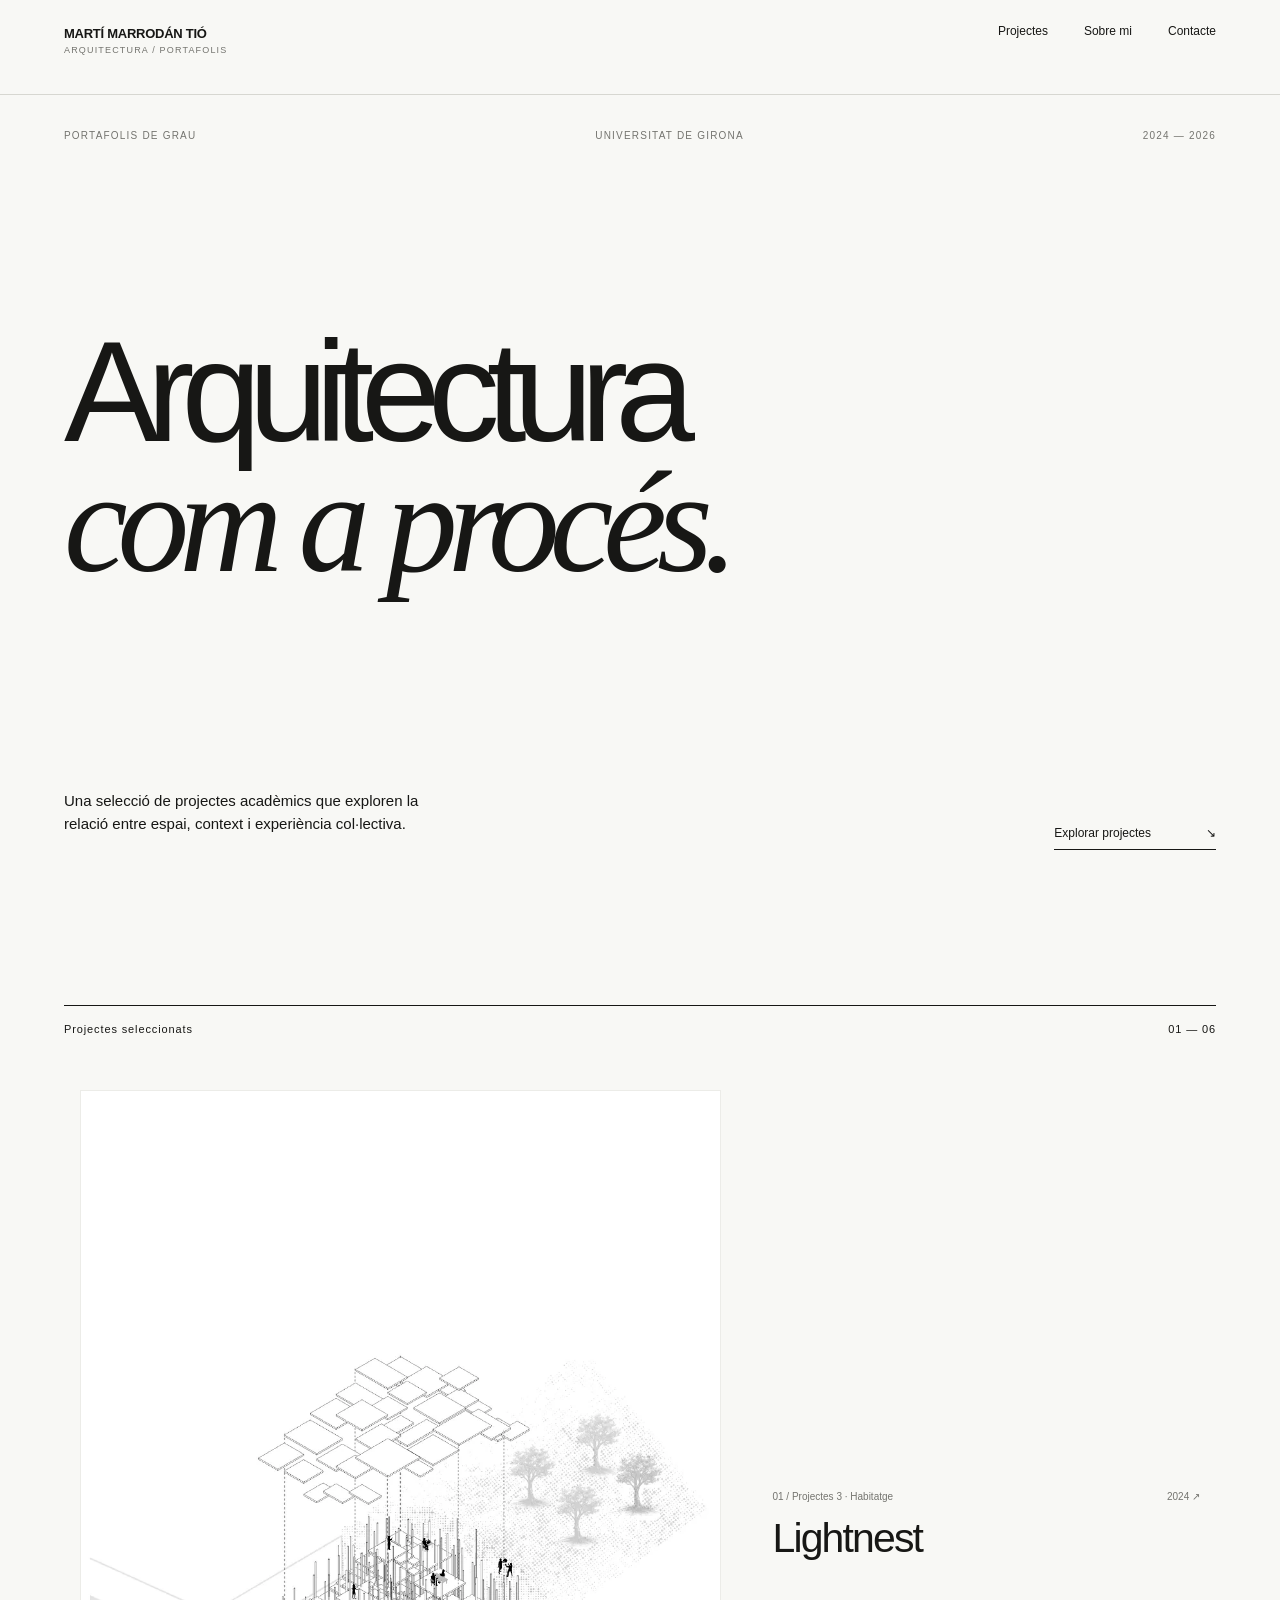
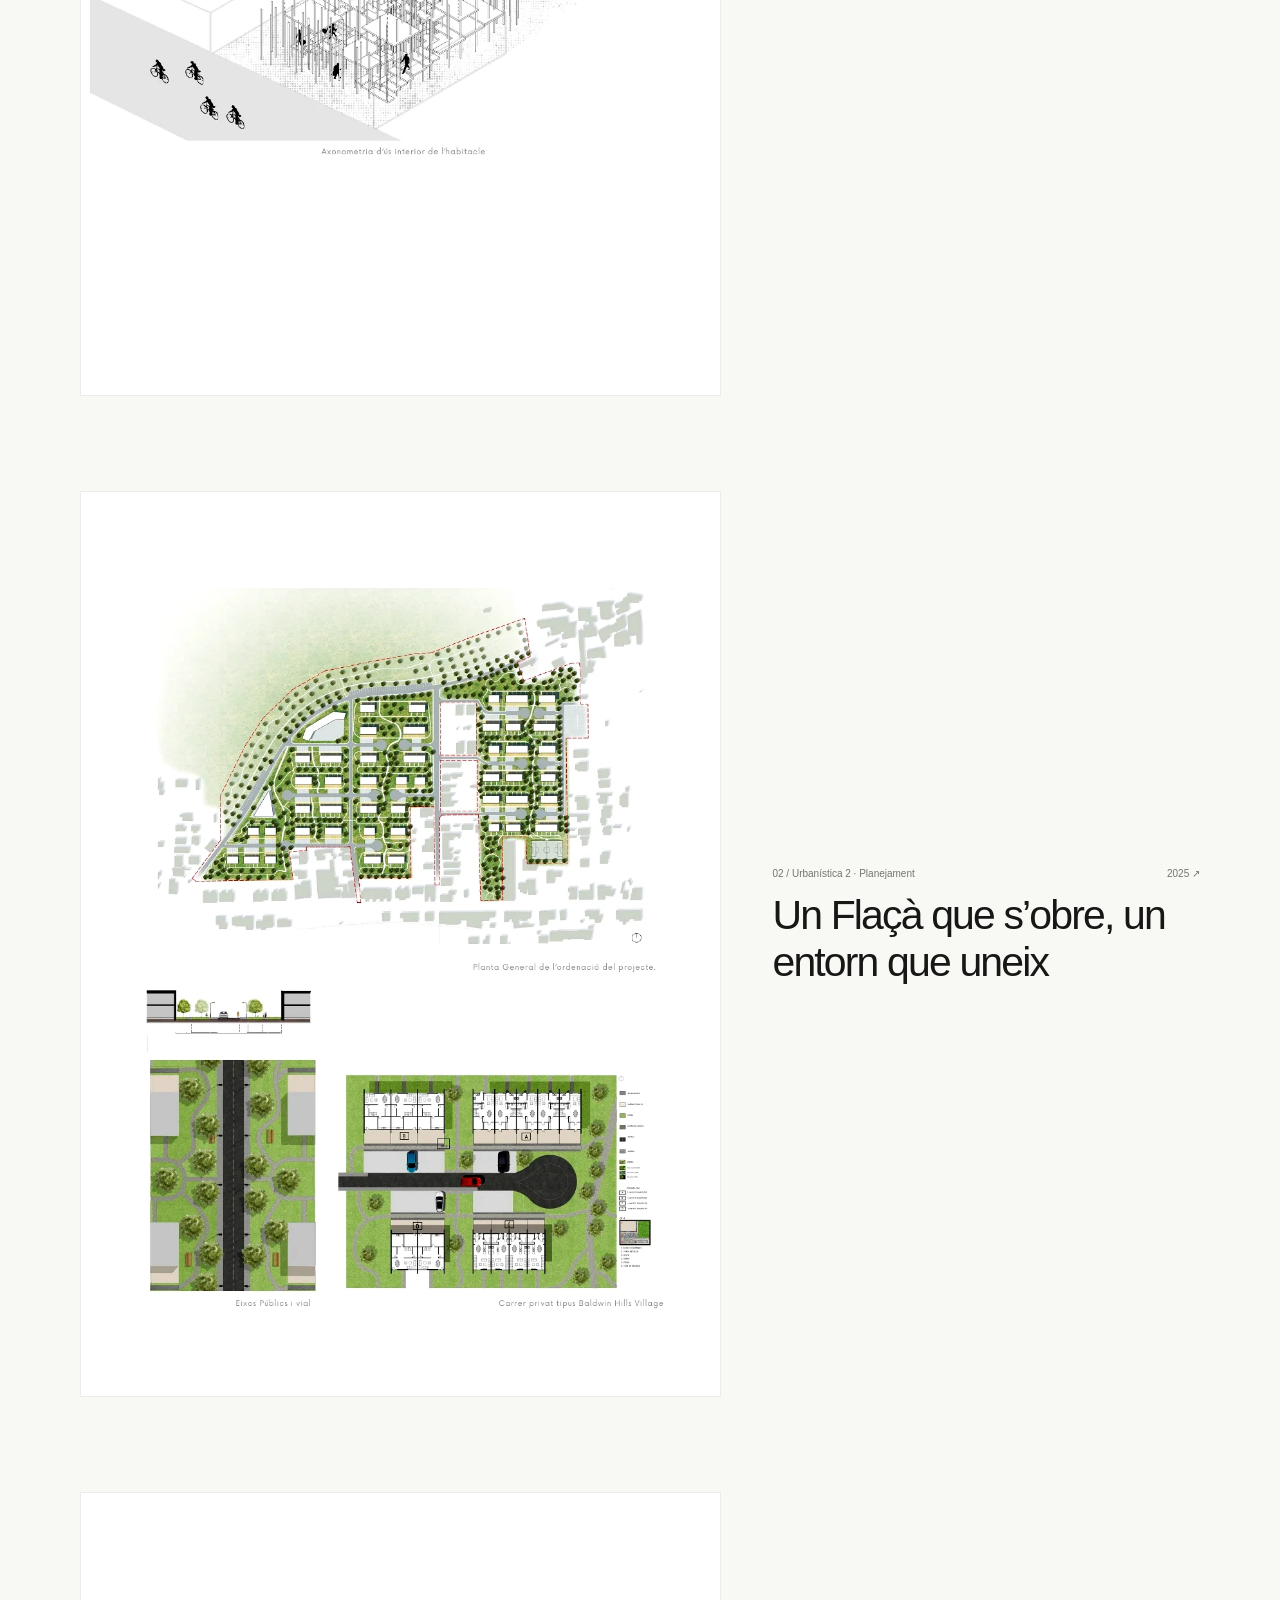
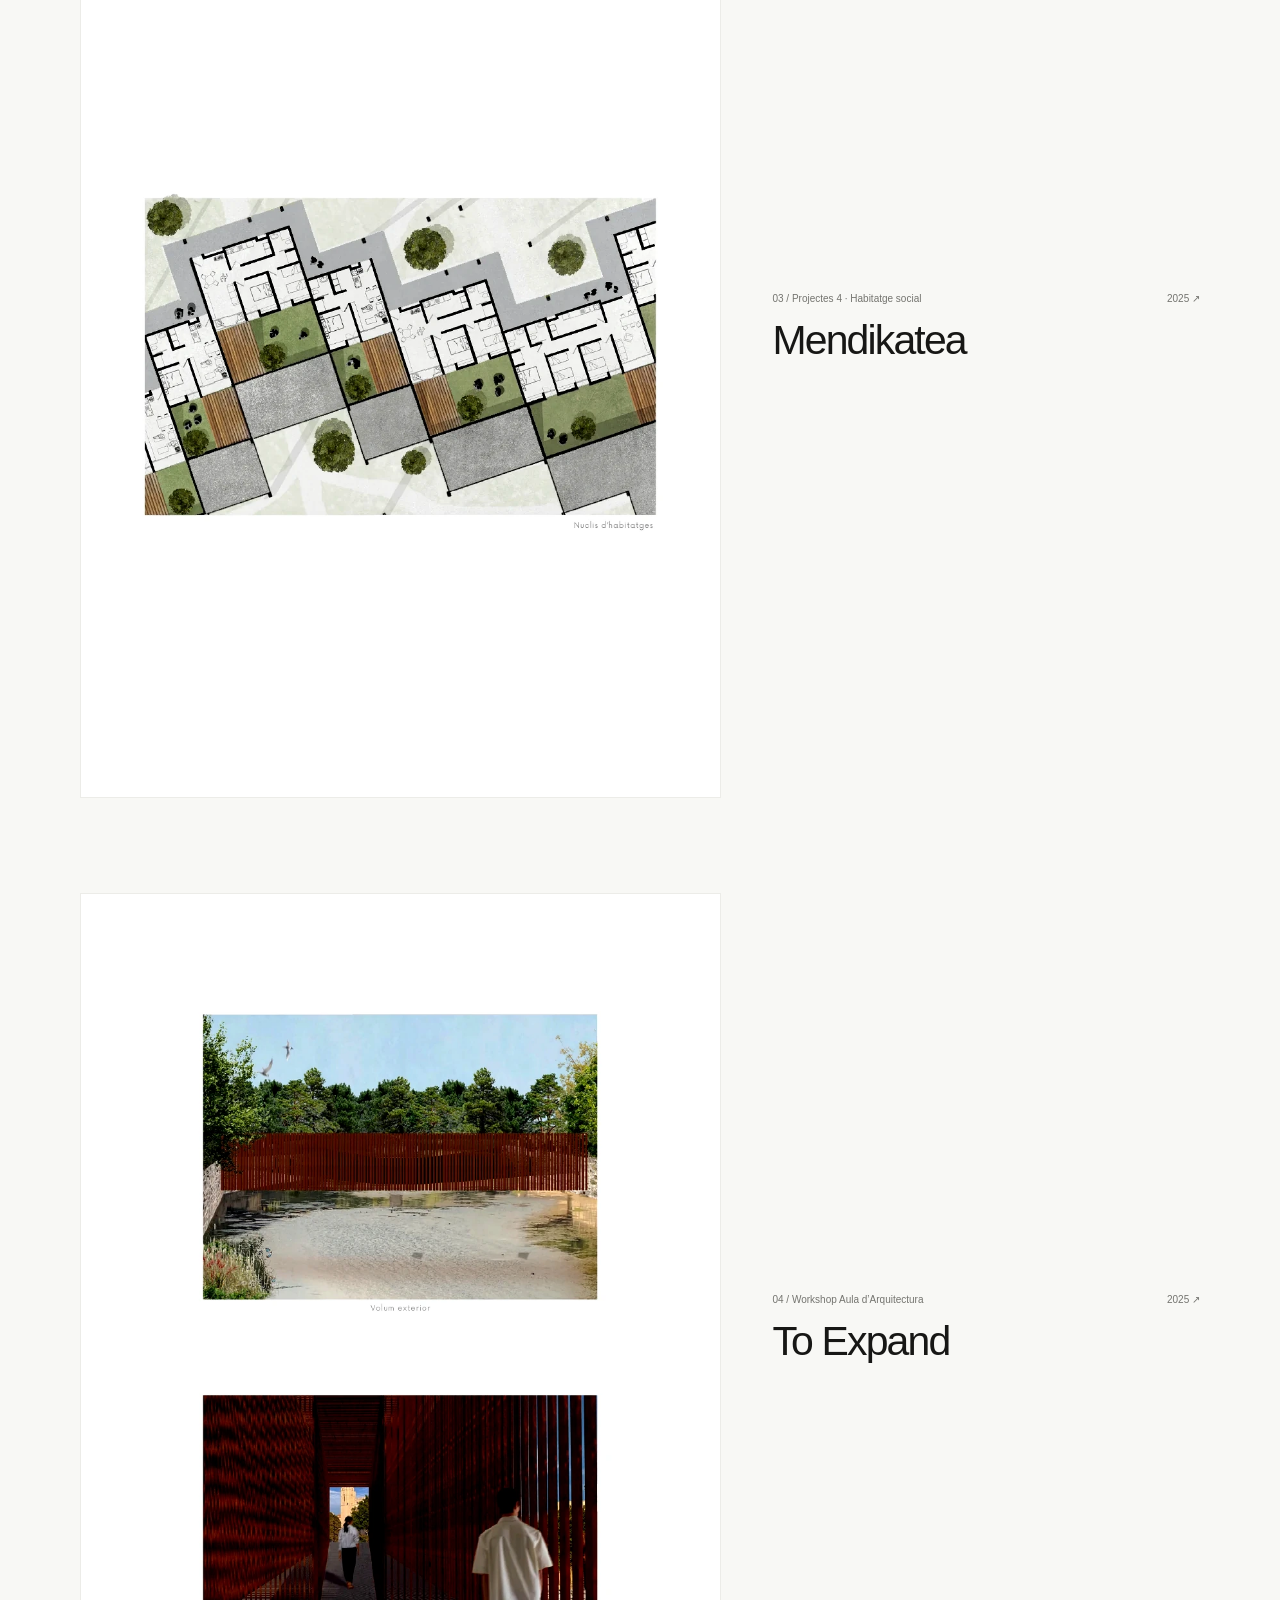
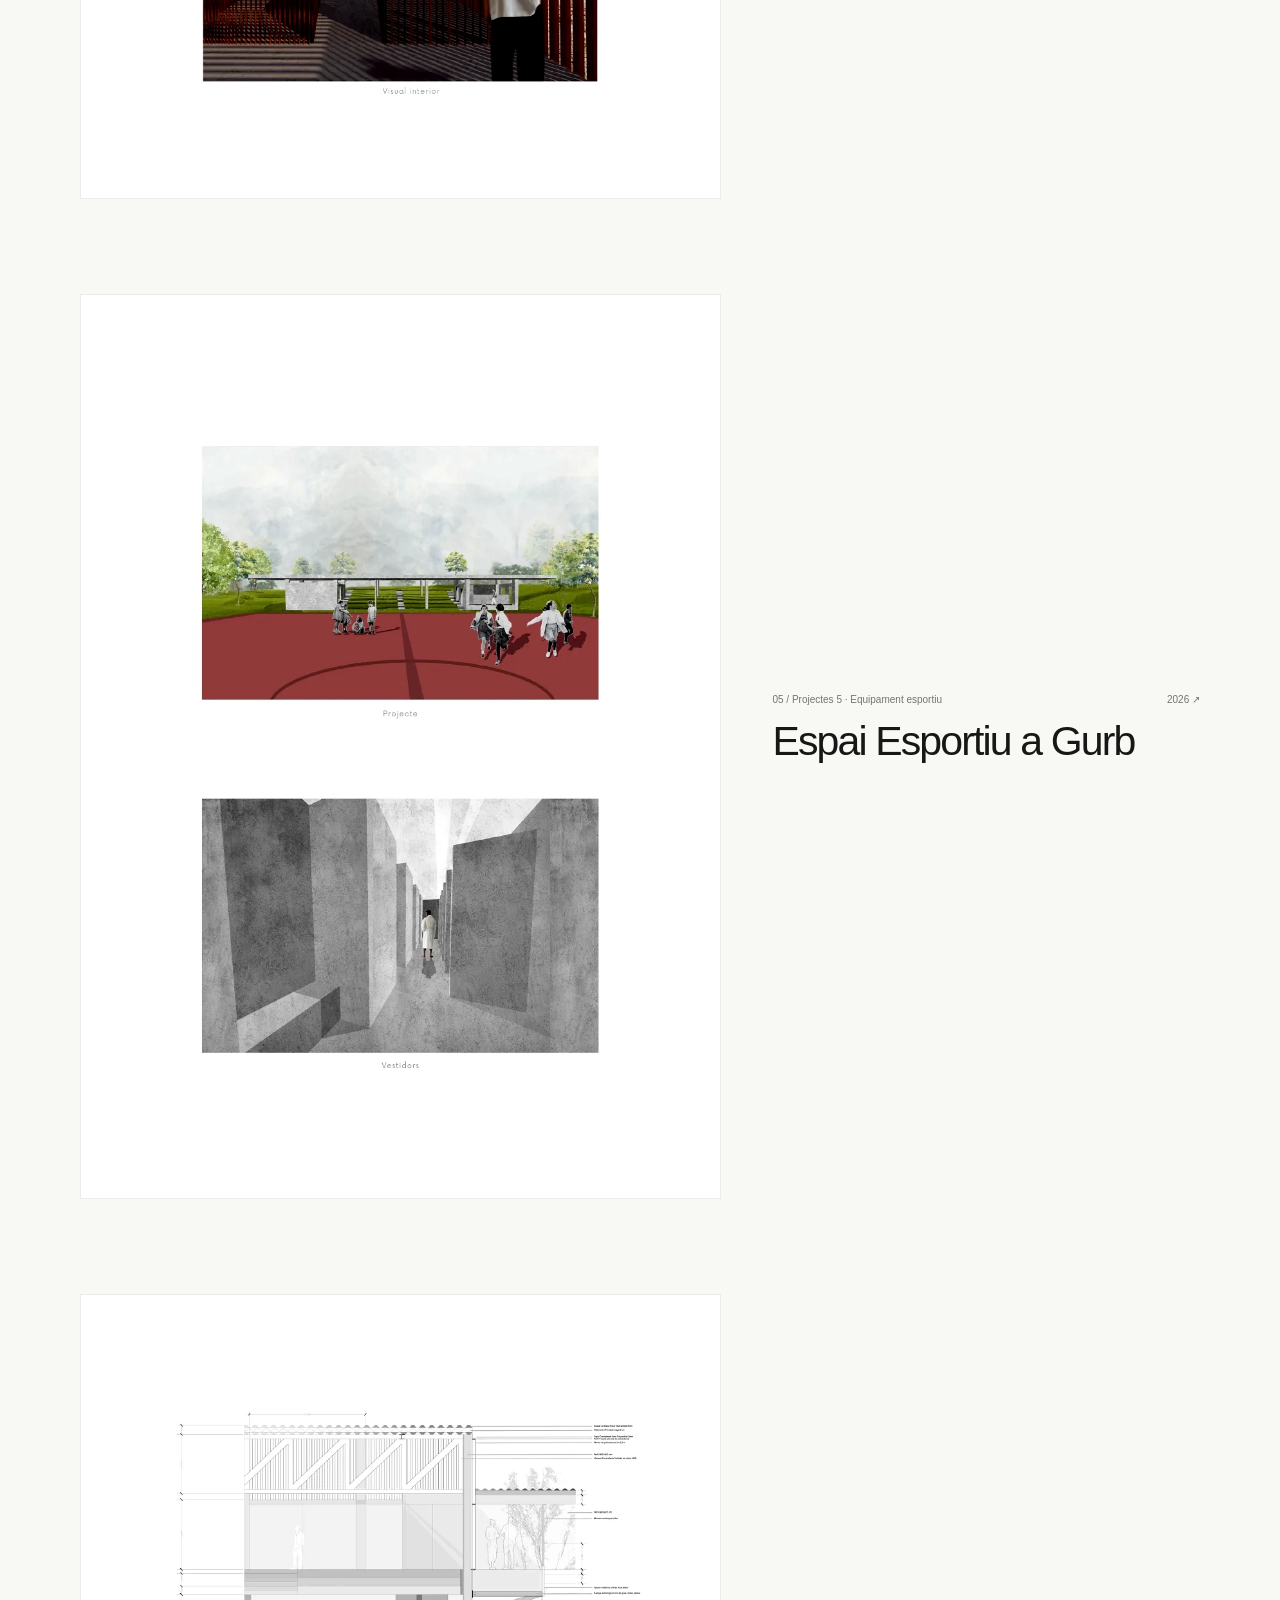
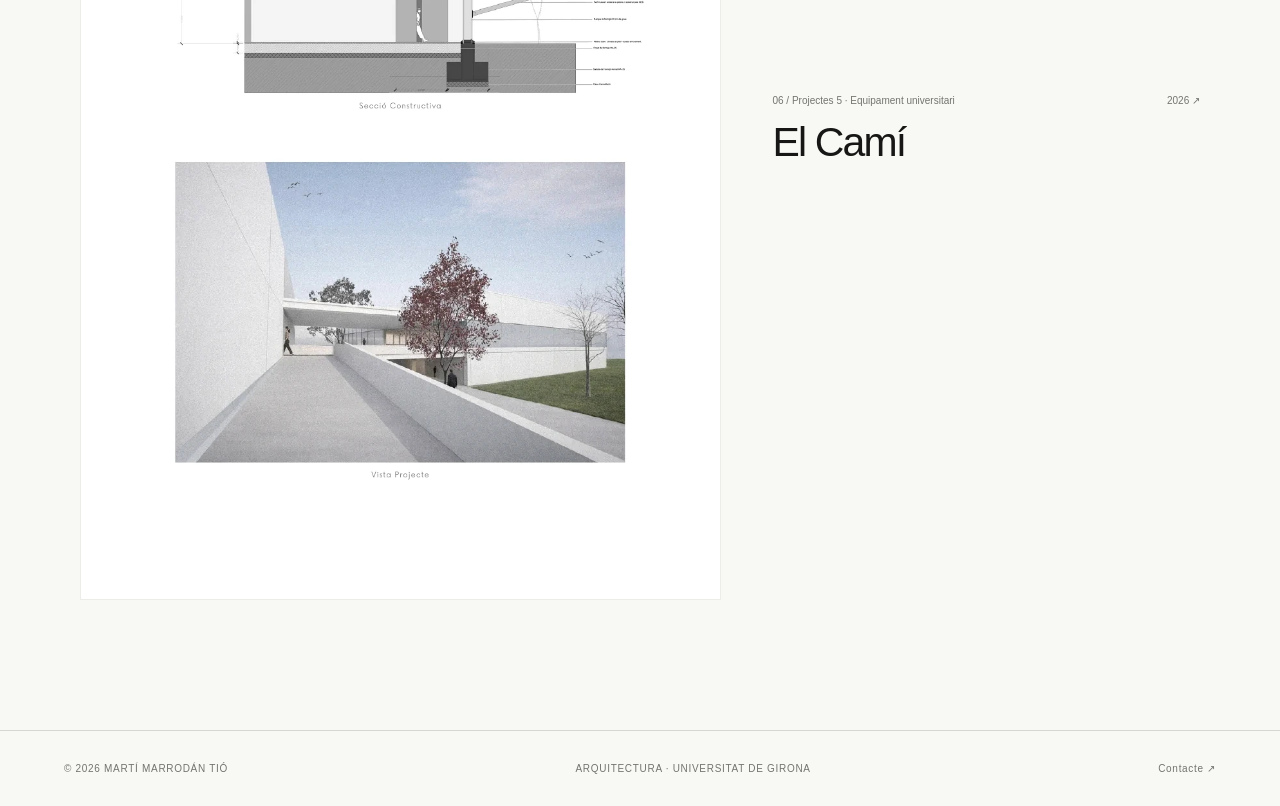
==== commit 820a7989: "Add files via upload" ====
--- a/index.html
+++ b/index.html
@@ -5,7 +5,7 @@
   <meta name="viewport" content="width=device-width, initial-scale=1">
   <meta name="description" content="Portafolis d'arquitectura de Martí Marrodán Tió. Projectes acadèmics, dibuix i recerca espacial.">
   <title>Martí Marrodán Tió — Arquitectura</title>
-  <link rel="stylesheet" href="styles.css">
+  <link rel="stylesheet" href="styles.css?v=3">
 </head>
 <body>
   <header class="site-header">
@@ -53,6 +53,6 @@
     </div>
   </dialog>
 
-  <script src="script.js"></script>
+  <script src="script.js?v=3"></script>
 </body>
 </html>
--- a/styles.css
+++ b/styles.css
@@ -1,3 +1,22 @@
 :root{--ink:#171715;--paper:#f8f8f5;--line:#d7d7d1;--muted:#74746f;--panel:#efefe9}*{box-sizing:border-box}html{scroll-behavior:smooth}body{margin:0;background:var(--paper);color:var(--ink);font-family:Arial,Helvetica,sans-serif;-webkit-font-smoothing:antialiased}a{color:inherit;text-decoration:none}button,input,textarea{font:inherit}button{cursor:pointer}img{max-width:100%;display:block}.site-header{height:95px;padding:24px 5vw;display:flex;justify-content:space-between;align-items:flex-start;border-bottom:1px solid var(--line);background:rgba(248,248,245,.96);position:sticky;top:0;z-index:20;backdrop-filter:blur(10px)}.wordmark{font-size:13px;font-weight:700;letter-spacing:-.02em;line-height:1.5}.wordmark span{display:block;color:var(--muted);font-size:9px;font-weight:400;letter-spacing:.13em}.site-header nav{display:flex;gap:36px;font-size:12px}.site-header nav a:hover,.site-header nav a.active{opacity:.45}.menu{display:none}.hero{min-height:calc(100svh - 95px);padding:35px 5vw 50px;display:flex;flex-direction:column;justify-content:space-between}.hero-kicker{display:flex;justify-content:space-between;font-size:10px;letter-spacing:.12em;color:var(--muted)}.hero h1{font-size:clamp(70px,11.2vw,190px);font-weight:400;letter-spacing:-.09em;line-height:.91;margin:100px 0}.hero h1 em,.contact-heading em{font-family:Georgia,serif;font-weight:400;letter-spacing:-.07em}.hero-bottom{display:flex;justify-content:space-between;align-items:end}.hero-bottom p{max-width:380px;font-size:15px;line-height:1.55}.arrow-link{font-size:12px;border-bottom:1px solid var(--ink);padding-bottom:9px;display:inline-flex;gap:55px;align-items:center}.projects{padding:105px 5vw 130px}.section-title{display:flex;justify-content:space-between;border-top:1px solid var(--ink);padding:17px 0 55px;font-size:11px;letter-spacing:.08em}.section-title h2,.section-small-title{font-size:11px;font-weight:400;margin:0;letter-spacing:.08em}.project-grid{display:grid;grid-template-columns:1fr 1fr;column-gap:28px;row-gap:95px;align-items:start}.project-card{border:0;background:transparent;padding:0;text-align:left;color:inherit;width:100%}.project-card:nth-child(even){transform:translateY(95px)}.image-wrap{width:100%;background:var(--panel);display:flex;align-items:center;justify-content:center;overflow:hidden}.image-wrap img{width:100%;height:auto;object-fit:contain;object-position:center;transition:opacity .25s ease}.project-card:hover .image-wrap img{opacity:.78}.card-meta{display:flex;justify-content:space-between;gap:12px;margin-top:15px;font-size:10px;color:var(--muted)}.card-title{font-size:clamp(22px,2.4vw,37px);font-weight:400;letter-spacing:-.045em;margin:12px 0 0}.page-main{min-height:calc(100svh - 95px)}.single-page-section{padding:75px 5vw 110px;min-height:calc(100svh - 95px)}.about-layout{display:grid;grid-template-columns:1.2fr 1fr;gap:10vw;align-items:start}.about-heading,.contact-heading{font-family:Georgia,serif;font-size:clamp(42px,5vw,80px);line-height:1.12;letter-spacing:-.045em;margin:0}.about-copy{max-width:590px;font-size:16px;line-height:1.8}.about-copy p{margin:0 0 25px}.page-actions{display:flex;gap:30px;flex-wrap:wrap;margin-top:50px}.contact-layout{display:grid;grid-template-columns:.9fr 1.1fr;gap:10vw;align-items:start}.contact-lead{max-width:480px;font-size:15px;line-height:1.65;margin:40px 0 55px}.linkedin-link{display:inline-flex;justify-content:space-between;gap:80px;border-top:1px solid var(--ink);border-bottom:1px solid var(--ink);padding:18px 0;width:min(100%,420px);font-size:13px}.contact-form{width:100%;border-top:1px solid var(--ink);padding-top:16px}.contact-form label{display:block;font-size:10px;letter-spacing:.09em;text-transform:uppercase;margin:26px 0 10px}.contact-form label span{color:var(--muted)}.contact-form input,.contact-form textarea{display:block;width:100%;border:0;border-bottom:1px solid var(--line);border-radius:0;background:transparent;color:var(--ink);padding:10px 0 16px;outline:none;font-size:18px;line-height:1.5}.contact-form textarea{resize:vertical;min-height:180px}.contact-form input:focus,.contact-form textarea:focus{border-color:var(--ink)}.contact-form input::placeholder,.contact-form textarea::placeholder{color:#a0a09a}.honeypot{position:absolute!important;left:-9999px!important;width:1px!important;height:1px!important;overflow:hidden!important}.form-bottom{display:flex;justify-content:space-between;align-items:end;gap:25px;margin-top:38px}.form-bottom p{font-size:10px;color:var(--muted);margin:0}.submit-button{border:1px solid var(--ink);background:var(--ink);color:var(--paper);padding:15px 18px;display:flex;gap:50px;align-items:center}.submit-button:hover{background:transparent;color:var(--ink)}footer{border-top:1px solid var(--line);padding:32px 5vw;display:flex;justify-content:space-between;gap:20px;color:var(--muted);font-size:10px;letter-spacing:.07em}dialog{position:fixed;inset:0;width:100%;height:100%;max-width:none;max-height:none;border:0;padding:0;background:var(--paper);color:var(--ink);overflow-y:auto}dialog::backdrop{background:#171715}.detail-shell{padding:0 5vw}.detail-top{height:95px;display:flex;align-items:center;justify-content:space-between;border-bottom:1px solid var(--line)}.close,.detail-bottom button{background:none;border:0;font-size:12px}.detail-intro{padding:85px 0 65px}.detail-index,.eyebrow{font-size:11px;color:var(--muted);letter-spacing:.1em}.detail-intro h2{font-size:clamp(52px,8vw,130px);line-height:1;letter-spacing:-.075em;font-weight:400;margin:25px 0 35px;max-width:1200px}.detail-info{display:flex;gap:55px;font-size:12px;color:var(--muted);flex-wrap:wrap}.detail-description{display:grid;grid-template-columns:1fr 1fr;gap:8vw;margin:55px 0 90px}.detail-description p{grid-column:2;max-width:620px;font-size:17px;line-height:1.75;margin:0;white-space:pre-line}.detail-gallery{display:flex;flex-direction:column;align-items:center;gap:55px}.detail-gallery figure{width:min(100%,900px);margin:0;background:transparent}.detail-gallery img{width:100%;height:auto;object-fit:contain;object-position:center}.detail-bottom{display:flex;justify-content:space-between;align-items:center;border-top:1px solid var(--line);padding:35px 0;margin-top:90px;font-size:10px;color:var(--muted)}body.modal-open{overflow:hidden}.thanks-main{min-height:calc(100svh - 95px);display:grid;place-items:center;padding:8vw}.thanks-main>div{max-width:680px}.thanks-main h1{font-size:clamp(70px,12vw,180px);font-weight:400;letter-spacing:-.08em;margin:20px 0}.thanks-main p{font-size:18px;line-height:1.6;max-width:520px;margin-bottom:45px}
 @media(max-width:700px){.site-header{height:76px}.site-header nav{display:none;position:absolute;top:75px;left:0;right:0;background:var(--paper);padding:25px 5vw;border-bottom:1px solid var(--line);flex-direction:column;gap:22px}.site-header nav.open{display:flex}.menu{display:block;border:0;background:none;font-size:12px}.hero{min-height:75svh}.hero-kicker span:nth-child(2){display:none}.hero h1{font-size:clamp(58px,13vw,95px);margin:65px 0}.hero-bottom{align-items:start;flex-direction:column;gap:35px}.projects,.single-page-section{padding:70px 5vw}.project-grid{grid-template-columns:1fr;row-gap:55px}.project-card:nth-child(even){transform:none}.about-layout,.contact-layout{grid-template-columns:1fr;gap:55px}.about-copy{font-size:15px}.contact-heading,.about-heading{font-size:clamp(42px,13vw,68px)}.form-bottom{align-items:stretch;flex-direction:column}.submit-button{justify-content:space-between;width:100%}footer{flex-wrap:wrap}.detail-intro{padding:55px 0 30px}.detail-description{grid-template-columns:1fr;margin:35px 0 50px}.detail-description p{grid-column:1;font-size:15px}.detail-gallery{gap:28px}.detail-bottom span{display:none}}
 @media(prefers-reduced-motion:reduce){html{scroll-behavior:auto}*,*:before,*:after{transition:none!important}}
+
+
+/* PORTADA EDITORIAL: làmines completes i visibles, sense retallar. */
+.project-grid{grid-template-columns:minmax(0,1fr);max-width:1120px;margin-inline:auto;row-gap:95px;column-gap:0;}
+.project-card,.project-card:nth-child(even){transform:none;display:grid;grid-template-columns:minmax(0,1.2fr) minmax(0,.8fr);grid-template-rows:auto auto;column-gap:clamp(24px,4vw,85px);align-items:center;}
+.project-card .image-wrap{grid-column:1;grid-row:1/span 2;display:flex;align-items:center;justify-content:center;min-height:0;height:auto;max-height:none;overflow:visible;background:white;border:1px solid #ecece8;}
+.project-card .image-wrap img{display:block;width:100%;height:auto;max-height:none;max-width:100%;aspect-ratio:993/1404;object-fit:contain;transform:none;opacity:1;filter:none;}
+.project-card:hover .image-wrap img{transform:none;opacity:1;}
+.project-card .card-meta{grid-column:2;grid-row:1;align-self:end;margin:0 0 10px;line-height:1.6;}
+.project-card .card-title{grid-column:2;grid-row:2;align-self:start;margin:0 0 35px;font-size:clamp(27px,3.2vw,53px);}
+.project-card .asset-error{min-height:200px;object-fit:contain;}
+.detail-gallery img{width:100%;height:auto;object-fit:contain;filter:none;}
+@media(max-width:750px){
+  .project-grid{max-width:none;row-gap:60px;}
+  .project-card,.project-card:nth-child(even){display:flex;flex-direction:column;align-items:stretch;gap:0;}
+  .project-card .image-wrap{width:100%;}
+  .project-card .card-meta{margin-top:15px;margin-bottom:10px;align-self:auto;}
+  .project-card .card-title{margin:0;font-size:clamp(26px,6vw,39px);}
+}
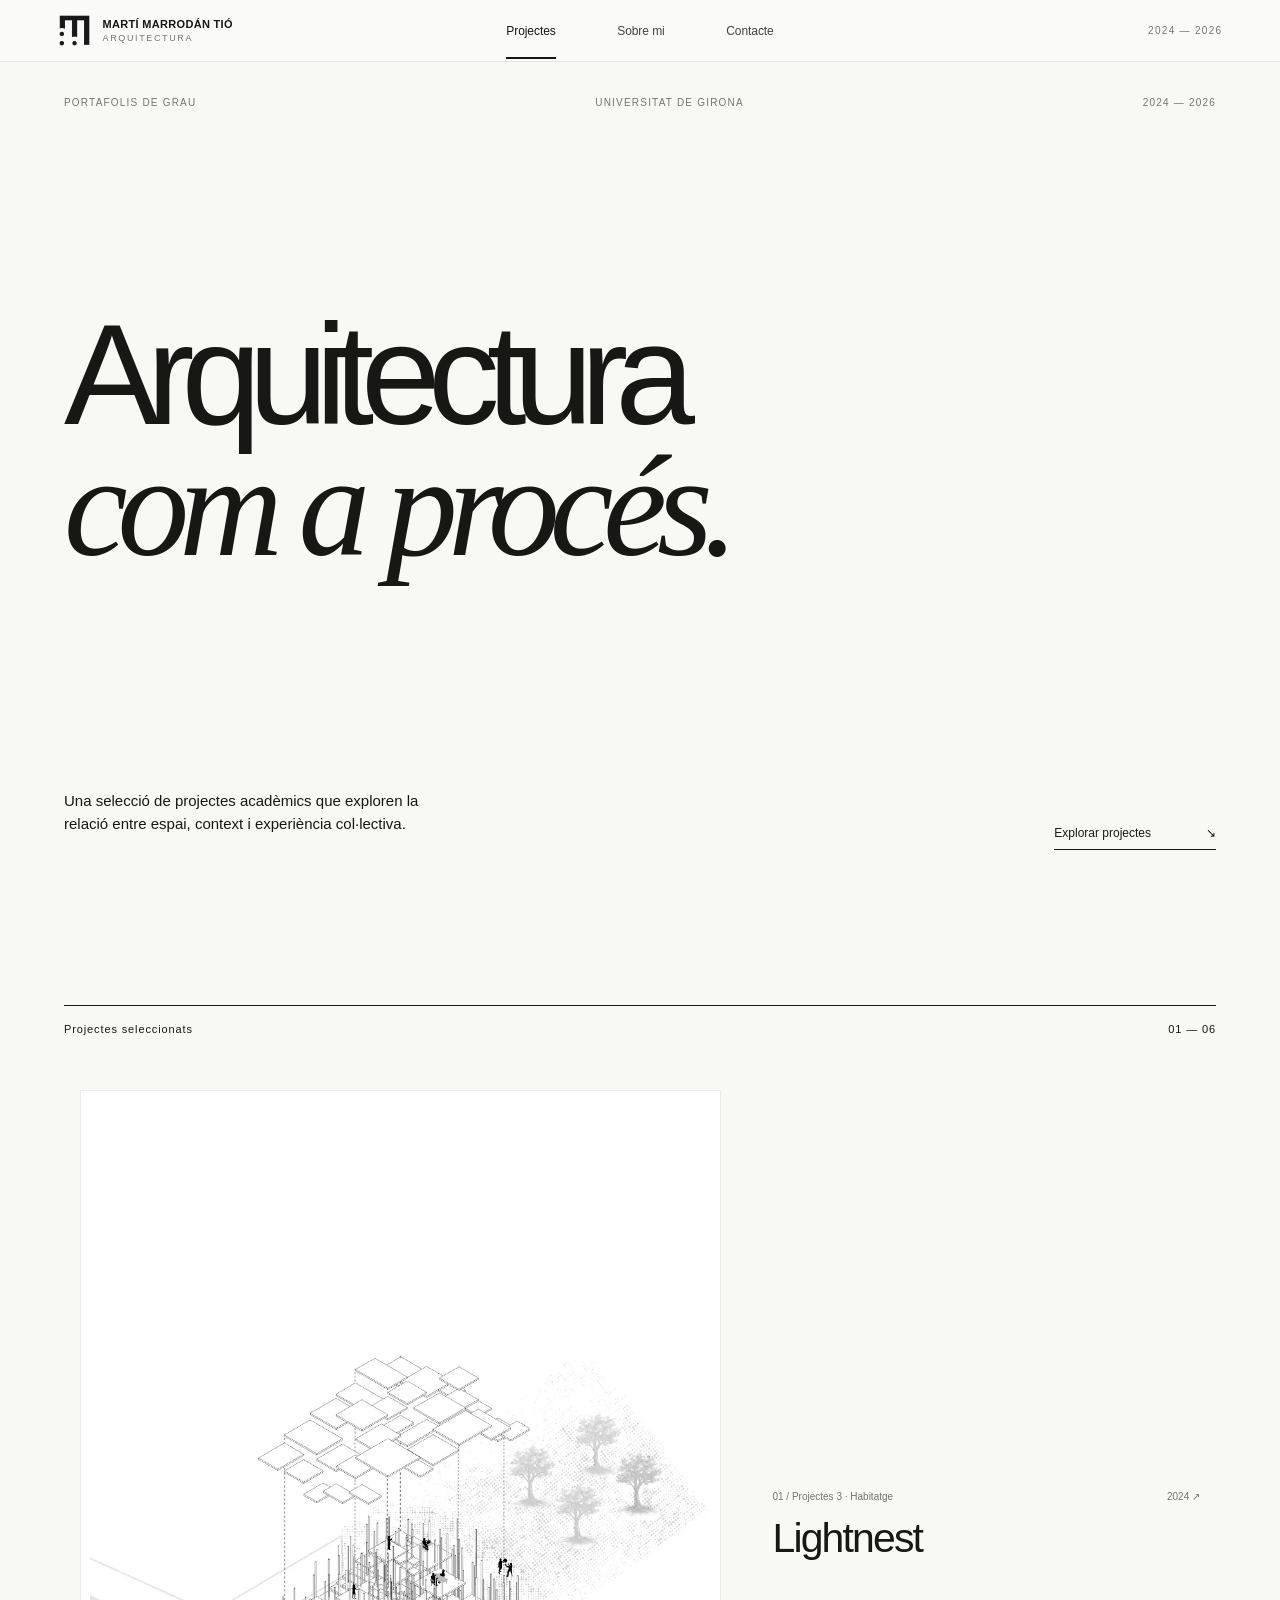
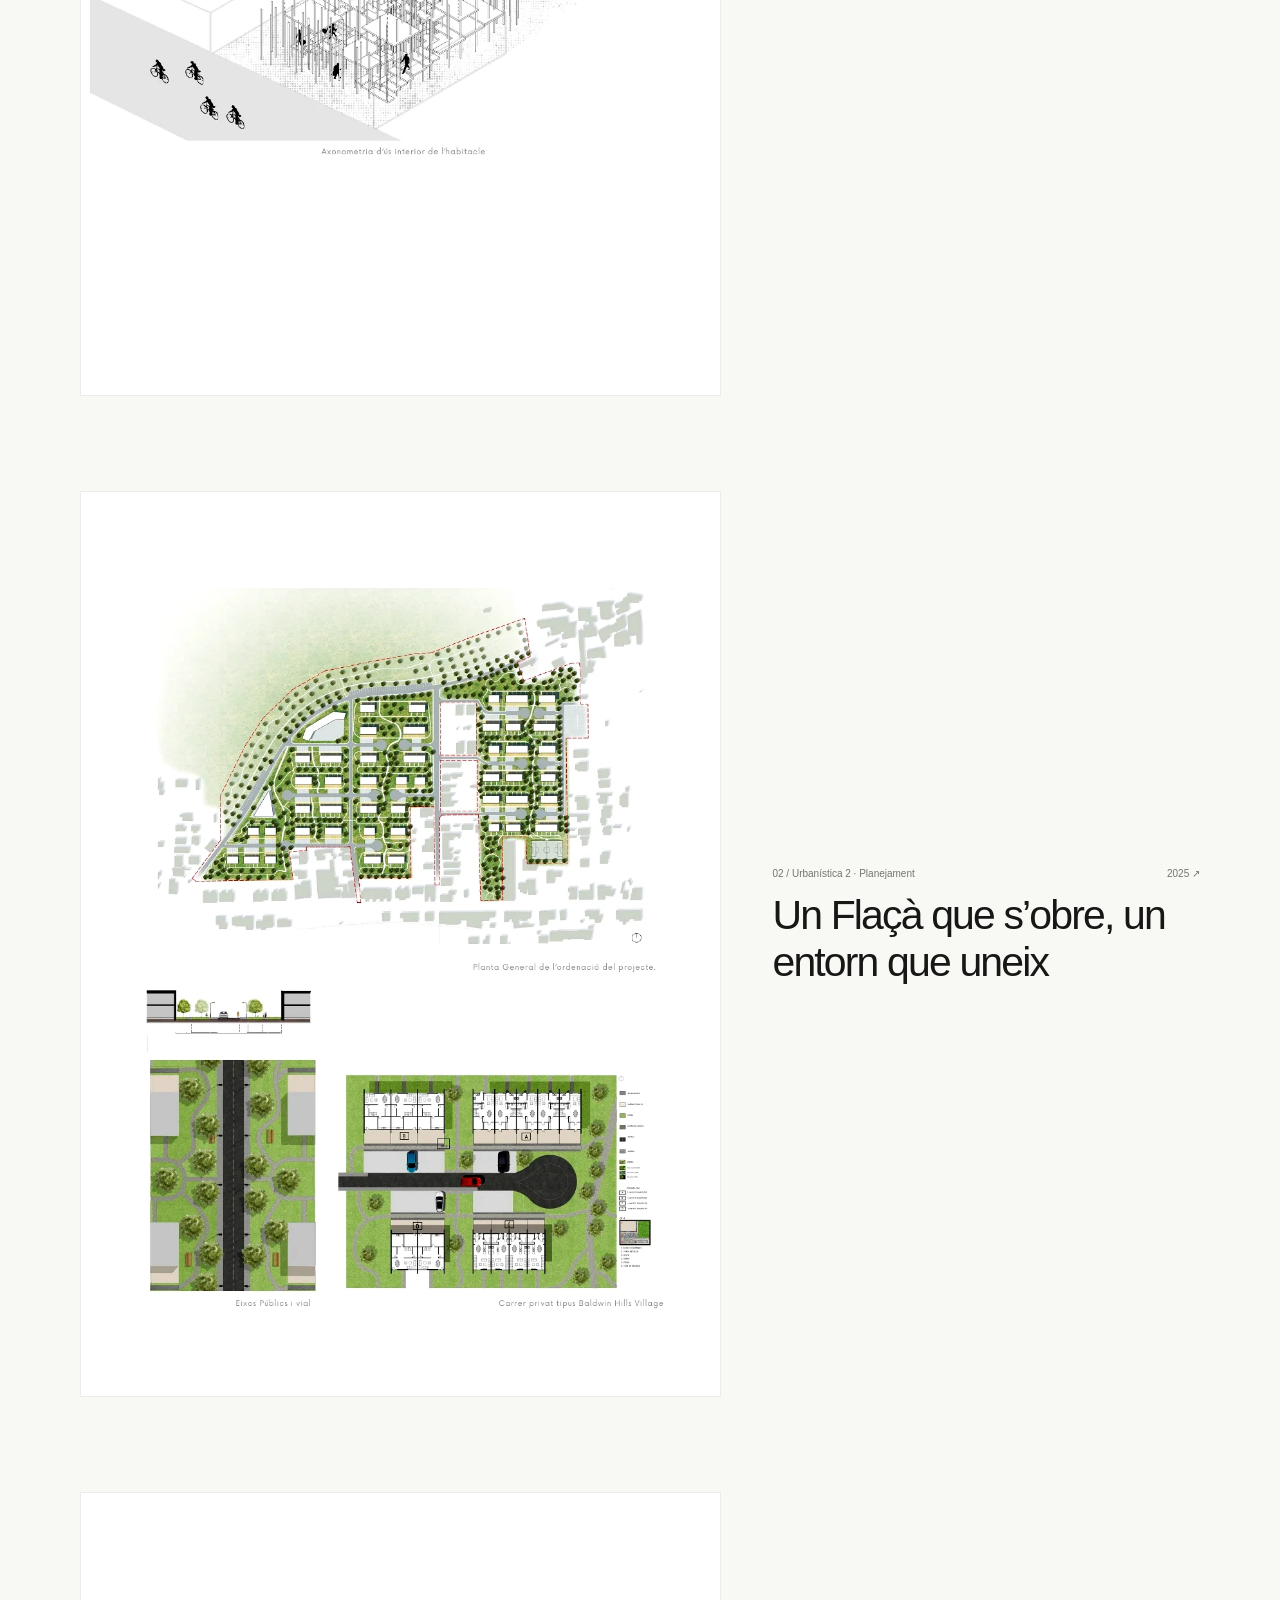
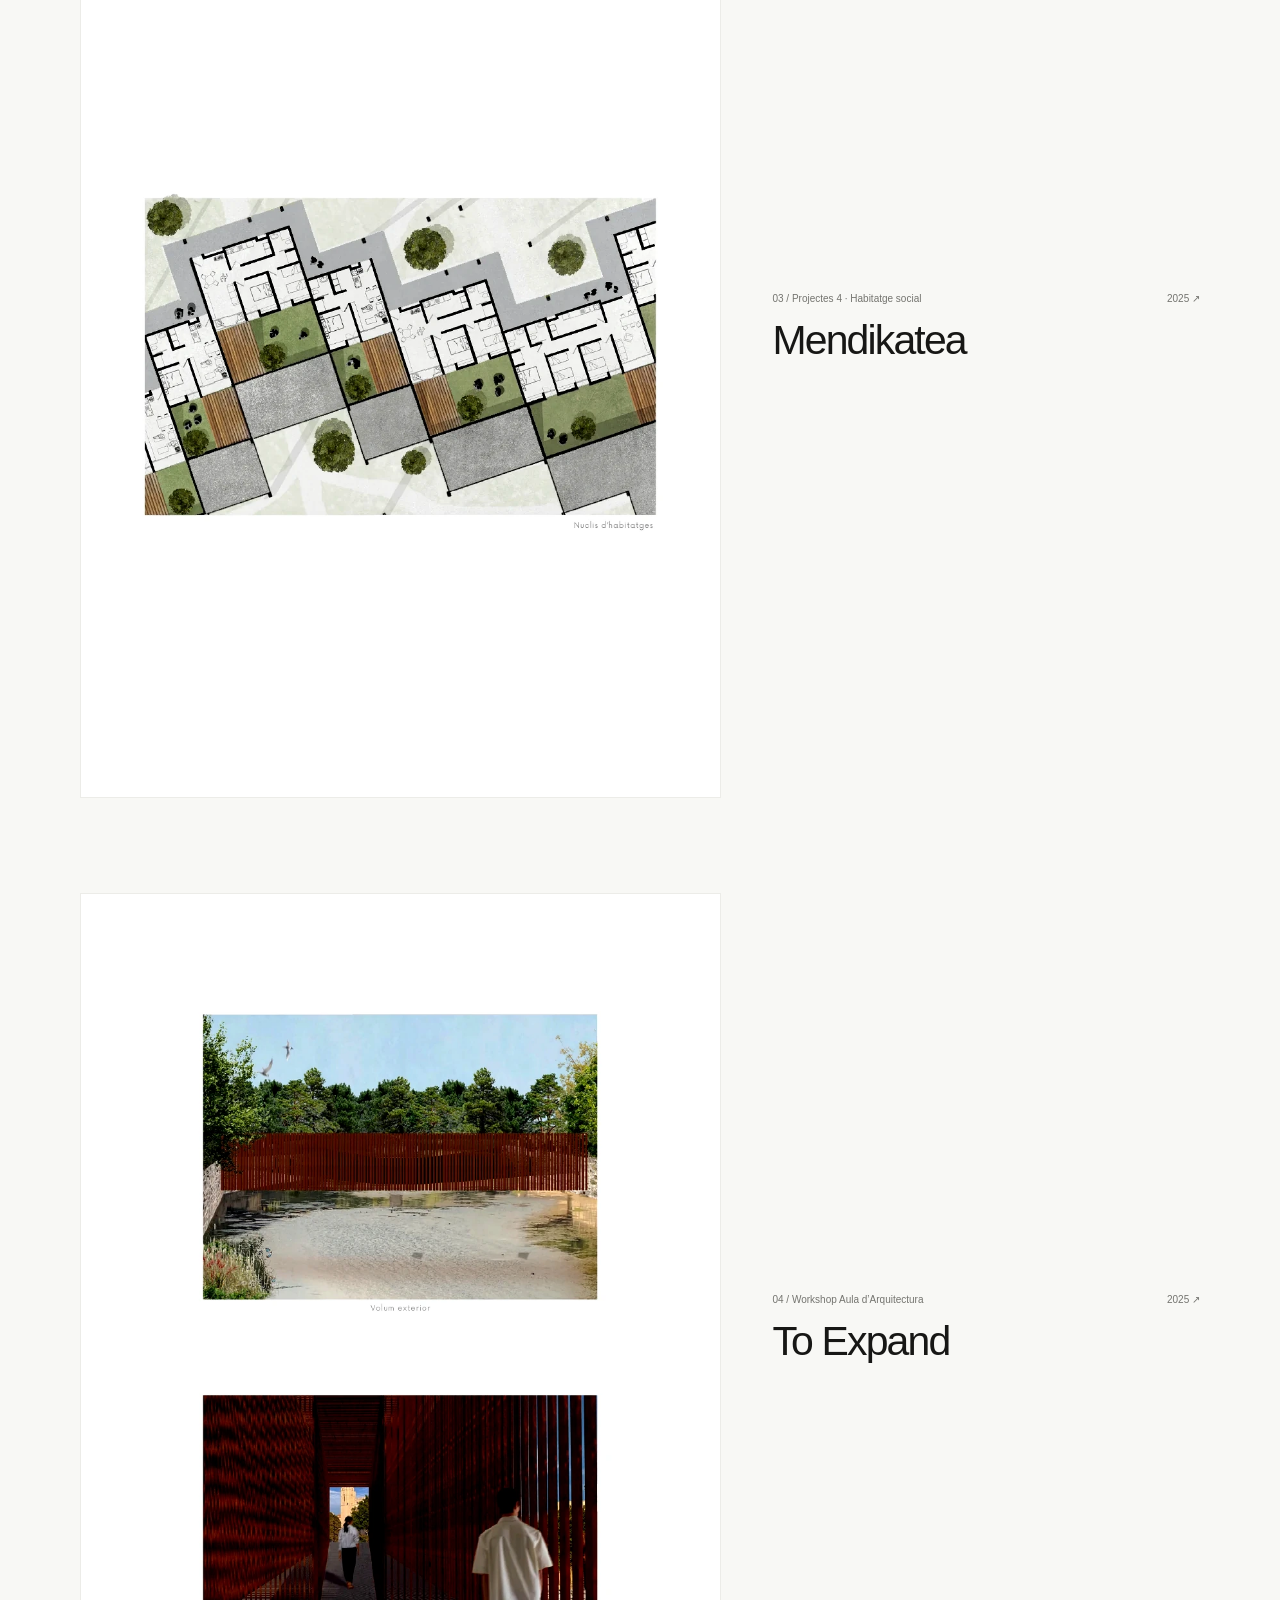
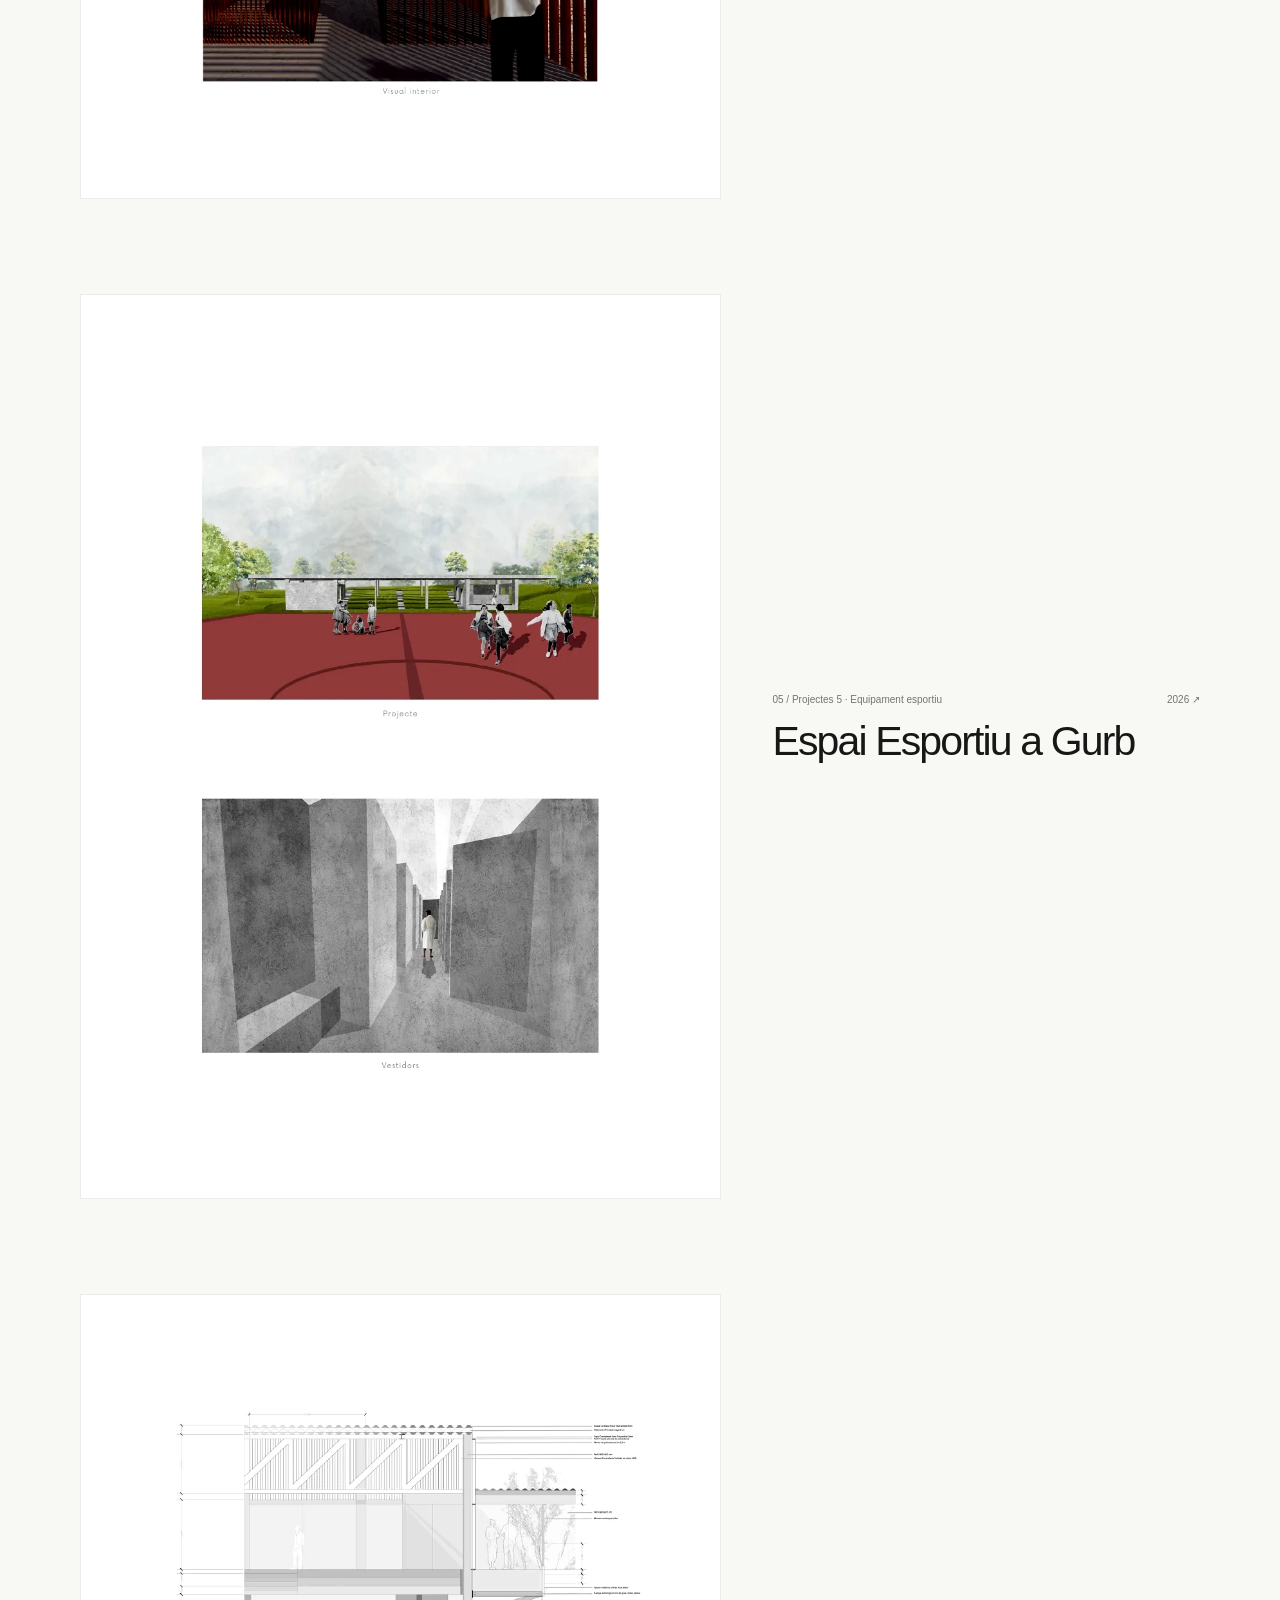
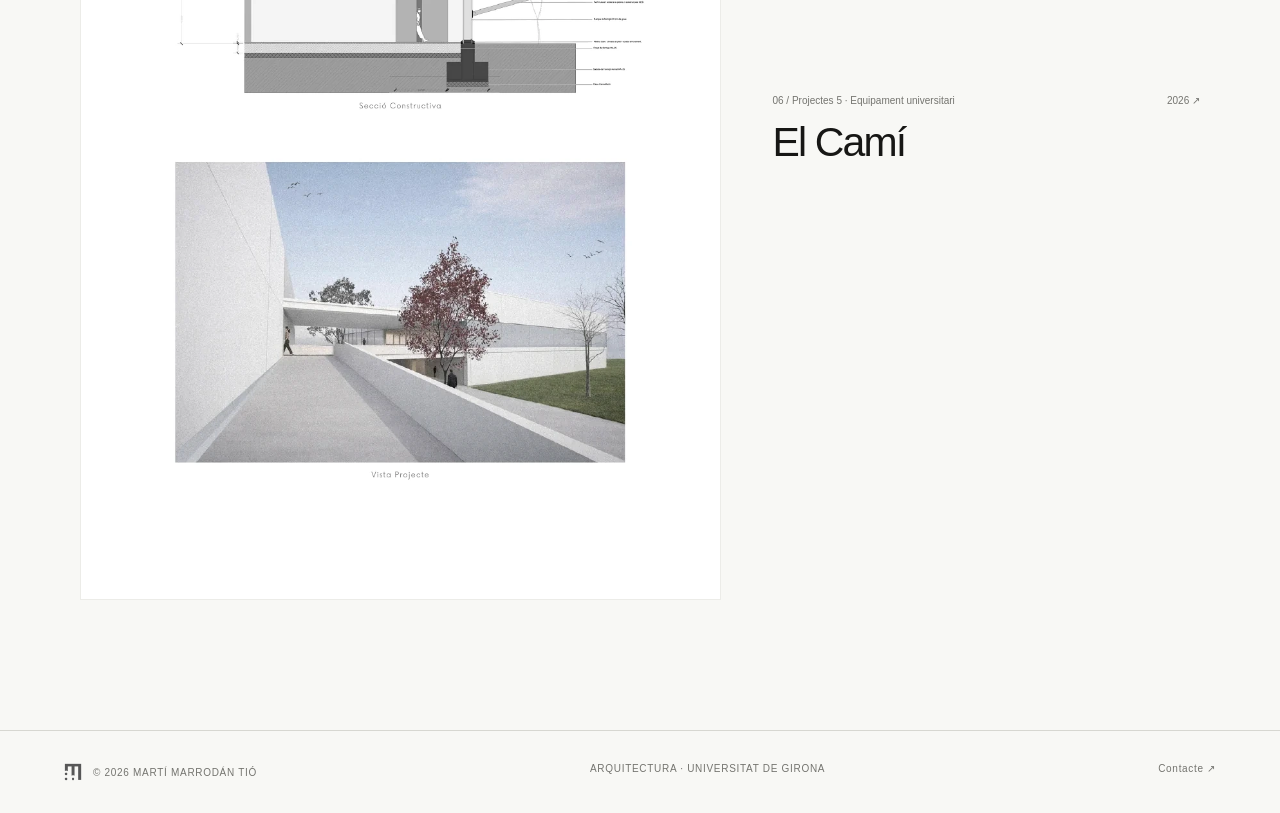
==== commit 665d1169: "Add files via upload" ====
--- a/index.html
+++ b/index.html
@@ -1,58 +1,62 @@
-<!doctype html>
+<!DOCTYPE html>
+
 <html lang="ca">
 <head>
-  <meta charset="utf-8">
-  <meta name="viewport" content="width=device-width, initial-scale=1">
-  <meta name="description" content="Portafolis d'arquitectura de Martí Marrodán Tió. Projectes acadèmics, dibuix i recerca espacial.">
-  <title>Martí Marrodán Tió — Arquitectura</title>
-  <link rel="stylesheet" href="styles.css?v=3">
-</head>
+<meta charset="utf-8"/>
+<meta content="width=device-width, initial-scale=1" name="viewport"/>
+<meta content="Portafolis d'arquitectura de Martí Marrodán Tió. Projectes acadèmics, dibuix i recerca espacial." name="description"/>
+<title>Martí Marrodán Tió — Arquitectura</title>
+<link href="styles.css?v=4" rel="stylesheet"/>
+<link href="favicon.png" rel="icon" type="image/png"/><link href="apple-touch-icon.png" rel="apple-touch-icon"/></head>
 <body>
-  <header class="site-header">
-    <a class="wordmark" href="index.html#inici">MARTÍ MARRODÁN TIÓ<span>ARQUITECTURA / PORTAFOLIS</span></a>
-    <nav aria-label="Navegació principal">
-      <a href="index.html#projectes">Projectes</a>
-      <a href="sobre-mi.html">Sobre mi</a>
-      <a href="contacte.html">Contacte</a>
-    </nav>
-    <button id="menu" class="menu" aria-label="Obrir menú" aria-expanded="false">Menú +</button>
-  </header>
-
-  <main id="inici">
-    <section class="hero">
-      <div class="hero-kicker"><span>PORTAFOLIS DE GRAU</span><span>UNIVERSITAT DE GIRONA</span><span>2024 — 2026</span></div>
-      <h1>Arquitectura<br><em>com a procés.</em></h1>
-      <div class="hero-bottom">
-        <p>Una selecció de projectes acadèmics que exploren la relació entre espai, context i experiència col·lectiva.</p>
-        <a href="#projectes" class="arrow-link">Explorar projectes <span>↘</span></a>
-      </div>
-    </section>
-
-    <section id="projectes" class="projects">
-      <div class="section-title"><h2>Projectes seleccionats</h2><span>01 — 06</span></div>
-      <div id="project-grid" class="project-grid"></div>
-    </section>
-  </main>
-
-  <footer>
-    <span>© <span id="year"></span> MARTÍ MARRODÁN TIÓ</span>
-    <span>ARQUITECTURA · UNIVERSITAT DE GIRONA</span>
-    <a href="contacte.html">Contacte ↗</a>
-  </footer>
-
-  <dialog id="detail">
-    <div class="detail-shell">
-      <div class="detail-top">
-        <a class="wordmark" href="index.html#projectes" id="back-home">MARTÍ MARRODÁN TIÓ<span>PROJECTE / DETALL</span></a>
-        <button class="close" id="close" aria-label="Tancar projecte">Tancar ×</button>
-      </div>
-      <div id="detail-content"></div>
-      <div class="detail-bottom">
-        <button id="prev">← Anterior</button><span>PROJECTES / 2024—2026</span><button id="next">Següent →</button>
-      </div>
-    </div>
-  </dialog>
-
-  <script src="script.js?v=3"></script>
+<header class="site-header">
+<div class="header-inner">
+<a aria-label="Martí Marrodán Tió — Inici" class="brand" href="index.html#inici">
+<img alt="" class="brand-logo" height="36" src="logo-marti.png" width="36"/>
+<span class="brand-name">MARTÍ MARRODÁN TIÓ<small>ARQUITECTURA</small></span>
+</a>
+<nav aria-label="Navegació principal" id="primary-navigation">
+<a class="active" href="index.html#projectes">Projectes</a>
+<a href="sobre-mi.html">Sobre mi</a>
+<a href="contacte.html">Contacte</a>
+</nav>
+<div class="header-right">
+<span class="header-period">2024 — 2026</span>
+<button aria-controls="primary-navigation" aria-expanded="false" aria-label="Obrir menú de navegació" class="menu" id="menu" type="button">Menú +</button>
+</div>
+</div>
+</header>
+<main id="inici">
+<section class="hero">
+<div class="hero-kicker"><span>PORTAFOLIS DE GRAU</span><span>UNIVERSITAT DE GIRONA</span><span>2024 — 2026</span></div>
+<h1>Arquitectura<br/><em>com a procés.</em></h1>
+<div class="hero-bottom">
+<p>Una selecció de projectes acadèmics que exploren la relació entre espai, context i experiència col·lectiva.</p>
+<a class="arrow-link" href="#projectes">Explorar projectes <span>↘</span></a>
+</div>
+</section>
+<section class="projects" id="projectes">
+<div class="section-title"><h2>Projectes seleccionats</h2><span>01 — 06</span></div>
+<div class="project-grid" id="project-grid"></div>
+</section>
+</main>
+<footer>
+<span class="footer-identity"><img alt="" class="footer-logo" height="20" src="logo-marti.png" width="20"/><span>© <span id="year"></span> MARTÍ MARRODÁN TIÓ</span></span>
+<span>ARQUITECTURA · UNIVERSITAT DE GIRONA</span>
+<a href="contacte.html">Contacte ↗</a>
+</footer>
+<dialog id="detail">
+<div class="detail-shell">
+<div class="detail-top">
+<a class="wordmark" href="index.html#projectes" id="back-home"><img alt="" class="detail-logo" height="28" src="logo-marti.png" width="28"/>MARTÍ MARRODÁN TIÓ<span>PROJECTE / DETALL</span></a>
+<button aria-label="Tancar projecte" class="close" id="close">Tancar ×</button>
+</div>
+<div id="detail-content"></div>
+<div class="detail-bottom">
+<button id="prev">← Anterior</button><span>PROJECTES / 2024—2026</span><button id="next">Següent →</button>
+</div>
+</div>
+</dialog>
+<script src="script.js?v=4"></script>
 </body>
 </html>
--- a/styles.css
+++ b/styles.css
@@ -20,3 +20,84 @@
   .project-card .card-meta{margin-top:15px;margin-bottom:10px;align-self:auto;}
   .project-card .card-title{margin:0;font-size:clamp(26px,6vw,39px);}
 }
+
+
+/* ====== Capçalera minimalista editorial, inspirada en la sobrietat d'Apple ====== */
+:root { --header-height: 62px; }
+.site-header {
+  height: var(--header-height);
+  padding: 0 4.5vw;
+  border-bottom: 1px solid rgba(23,23,21,.085);
+  background: rgba(250,250,249,.93);
+  -webkit-backdrop-filter: saturate(165%) blur(16px);
+  backdrop-filter: saturate(165%) blur(16px);
+  top: 0;
+}
+.header-inner {
+  width: 100%;
+  max-width: 1480px;
+  height: 100%;
+  margin: 0 auto;
+  display: grid;
+  grid-template-columns: minmax(200px,1fr) auto minmax(200px,1fr);
+  align-items: center;
+  column-gap: 26px;
+}
+.brand { display: inline-flex; gap: 12px; align-items:center; justify-self:start; min-width:0; text-decoration:none; }
+.brand-logo { width: 33px; height: 33px; object-fit:contain; flex:none; }
+.brand-name { display:flex; flex-direction:column; justify-content:center; gap:3px;
+  font-size: 11px; font-weight:600; letter-spacing:.028em; white-space:nowrap; line-height:1.15; }
+.brand-name small { font-size:9px; font-weight:400; letter-spacing:.18em; color:var(--muted); }
+.site-header nav {
+  display:flex;
+  align-items:center;
+  gap:clamp(24px,4.8vw,69px);
+  font-size:12px;
+  letter-spacing: -.005em;
+  white-space:nowrap;
+  height:100%;
+}
+.site-header nav a {
+  padding:22px 0 19px;
+  border-bottom:2px solid transparent;
+  color:#424241;
+  transition:color .2s ease, border-color .2s ease, opacity .2s ease;
+}
+.site-header nav a:hover,.site-header nav a.active { color:var(--ink); opacity:1; border-color:var(--ink); }
+.header-right { display:flex; align-items:center; justify-content:flex-end; gap:18px; }
+.header-period { font-size:10px; color:var(--muted); letter-spacing:.13em; white-space:nowrap; }
+.site-header .menu { display:none; }
+.hero { min-height:calc(100svh - var(--header-height)); }
+.page-main, .single-page-section, .thanks-main { min-height:calc(100svh - var(--header-height)); }
+.detail-top { height:var(--header-height); }
+.detail-top .wordmark { display:inline-flex; align-items:center; gap:10px; }
+.detail-top .wordmark .detail-logo { width:29px; height:29px; object-fit:contain; }
+.footer-identity { display:inline-flex; align-items:center; gap:11px; }
+.footer-logo { width:18px; height:18px; object-fit:contain; opacity:.72; }
+.site-header a:focus-visible,.site-header button:focus-visible { outline: 2px solid currentColor; outline-offset:5px; }
+@media (max-width:900px) {
+  .header-inner { grid-template-columns:minmax(150px,1fr) auto; }
+  .header-right { grid-column:2; grid-row:1; }
+  .header-period { display:none; }
+  .site-header nav { position:absolute; top:var(--header-height); left:0; right:0;
+    height:auto; display:none; padding:14px 4.5vw 28px; gap:0;
+    flex-direction:column; align-items:stretch;
+    background:rgba(250,250,249,.99); border-bottom:1px solid var(--line);
+    box-shadow:0 24px 32px rgba(20,20,20,.045); }
+  .site-header nav.open { display:flex; }
+  .site-header nav a { padding:17px 0; border-bottom:1px solid var(--line); font-size:15px; }
+  .site-header nav a.active { border-bottom:1px solid var(--ink); }
+  .site-header .menu { display:inline-flex; align-items:center; justify-content:center; border:0;
+    padding:12px 0 12px 12px; background:none; color:var(--ink); font-size:12px; }
+}
+@media (max-width:700px) {
+  :root { --header-height: 59px; }
+  .site-header { height:var(--header-height); padding:0 5vw; }
+  .brand { gap:9px; }
+  .brand-logo { width:30px; height:30px; }
+  .brand-name { font-size:10px; }
+  .brand-name small { font-size:8px; }
+  .header-inner { grid-template-columns:minmax(0,1fr) auto; }
+  .site-header nav { top:var(--header-height); }
+}
+@media (max-width:360px) { .brand-name small { display:none; } }
